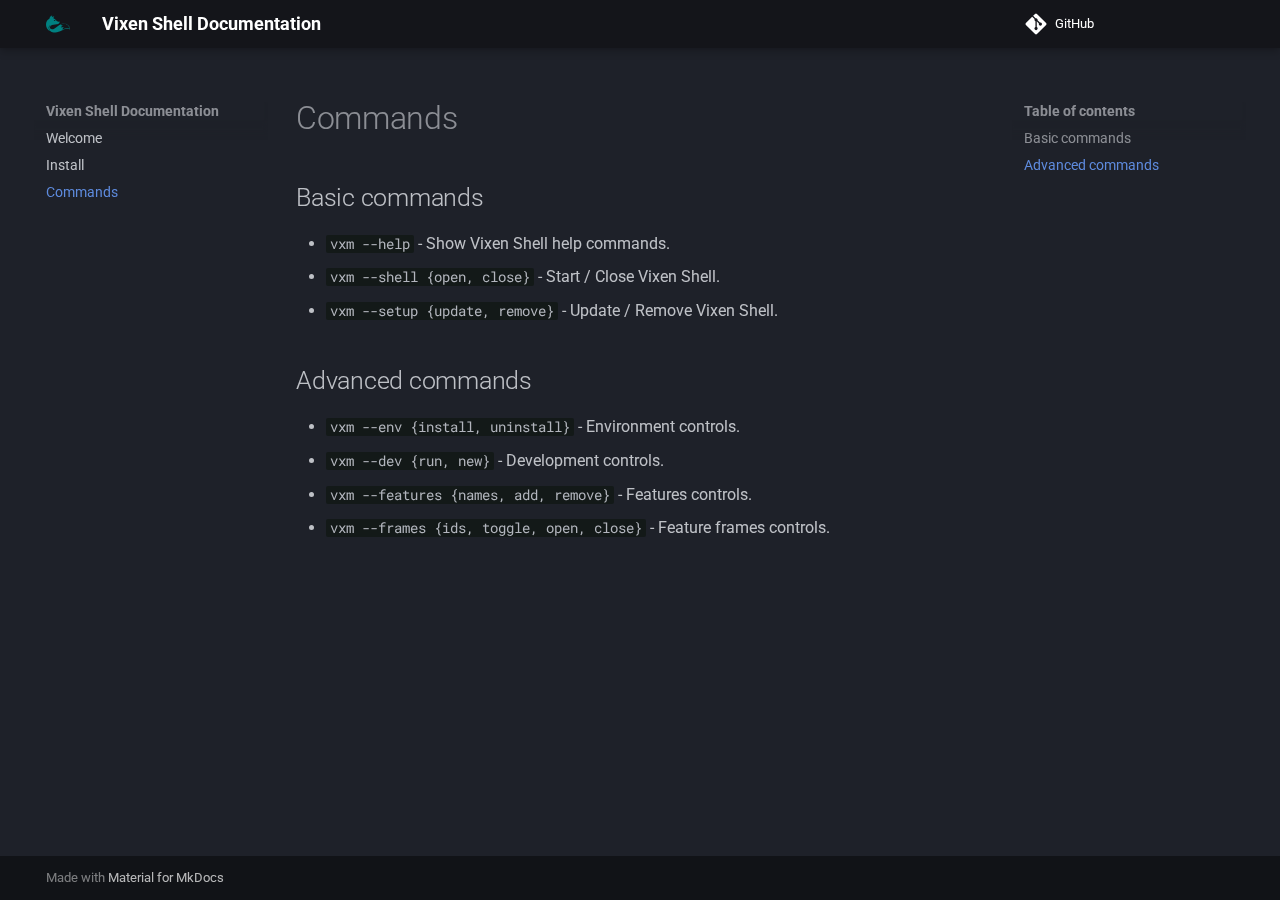
==== commands/index.html @ 6523d3f4 "Deployed fed66fa with MkDocs version: 1.6.0" ====
<!doctype html>
<html lang="en" class="no-js">
  <head>
    
      <meta charset="utf-8">
      <meta name="viewport" content="width=device-width,initial-scale=1">
      
      
      
        <link rel="canonical" href="https://vixen-shell.github.io/commands/">
      
      
        <link rel="prev" href="../install/">
      
      
      
      <link rel="icon" href="../assets/vixen_logo.svg">
      <meta name="generator" content="mkdocs-1.6.0, mkdocs-material-9.5.26">
    
    
      
        <title>Commands - Vixen Shell Documentation</title>
      
    
    
      <link rel="stylesheet" href="../assets/stylesheets/main.6543a935.min.css">
      
        
        <link rel="stylesheet" href="../assets/stylesheets/palette.06af60db.min.css">
      
      


    
    
      
    
    
      
        
        
        <link rel="preconnect" href="https://fonts.gstatic.com" crossorigin>
        <link rel="stylesheet" href="https://fonts.googleapis.com/css?family=Roboto:300,300i,400,400i,700,700i%7CRoboto+Mono:400,400i,700,700i&display=fallback">
        <style>:root{--md-text-font:"Roboto";--md-code-font:"Roboto Mono"}</style>
      
    
    
      <link rel="stylesheet" href="../stylesheets/extra.css">
    
    <script>__md_scope=new URL("..",location),__md_hash=e=>[...e].reduce((e,_)=>(e<<5)-e+_.charCodeAt(0),0),__md_get=(e,_=localStorage,t=__md_scope)=>JSON.parse(_.getItem(t.pathname+"."+e)),__md_set=(e,_,t=localStorage,a=__md_scope)=>{try{t.setItem(a.pathname+"."+e,JSON.stringify(_))}catch(e){}}</script>
    
      

    
    
    
   <link href="../assets/stylesheets/glightbox.min.css" rel="stylesheet"/><style>
    html.glightbox-open { overflow: initial; height: 100%; }
    .gslide-title { margin-top: 0px; user-select: text; }
    .gslide-desc { color: #666; user-select: text; }
    .gslide-image img { background: white; }
    .gscrollbar-fixer { padding-right: 15px; }
    .gdesc-inner { font-size: 0.75rem; }
    body[data-md-color-scheme="slate"] .gdesc-inner { background: var(--md-default-bg-color);}
    body[data-md-color-scheme="slate"] .gslide-title { color: var(--md-default-fg-color);}
    body[data-md-color-scheme="slate"] .gslide-desc { color: var(--md-default-fg-color);}</style> <script src="../assets/javascripts/glightbox.min.js"></script></head>
  
  
    
    
    
    
    
    <body dir="ltr" data-md-color-scheme="slate" data-md-color-primary="black" data-md-color-accent="indigo">
  
    
    <input class="md-toggle" data-md-toggle="drawer" type="checkbox" id="__drawer" autocomplete="off">
    <input class="md-toggle" data-md-toggle="search" type="checkbox" id="__search" autocomplete="off">
    <label class="md-overlay" for="__drawer"></label>
    <div data-md-component="skip">
      
        
        <a href="#basic-commands" class="md-skip">
          Skip to content
        </a>
      
    </div>
    <div data-md-component="announce">
      
    </div>
    
    
      

  

<header class="md-header md-header--shadow" data-md-component="header">
  <nav class="md-header__inner md-grid" aria-label="Header">
    <a href=".." title="Vixen Shell Documentation" class="md-header__button md-logo" aria-label="Vixen Shell Documentation" data-md-component="logo">
      
  <img src="../assets/vixen_logo.svg" alt="logo">

    </a>
    <label class="md-header__button md-icon" for="__drawer">
      
      <svg xmlns="http://www.w3.org/2000/svg" viewBox="0 0 24 24"><path d="M3 6h18v2H3V6m0 5h18v2H3v-2m0 5h18v2H3v-2Z"/></svg>
    </label>
    <div class="md-header__title" data-md-component="header-title">
      <div class="md-header__ellipsis">
        <div class="md-header__topic">
          <span class="md-ellipsis">
            Vixen Shell Documentation
          </span>
        </div>
        <div class="md-header__topic" data-md-component="header-topic">
          <span class="md-ellipsis">
            
              Commands
            
          </span>
        </div>
      </div>
    </div>
    
      
    
    
    
    
    
      <div class="md-header__source">
        <a href="https://github.com/vixen-shell" title="Go to repository" class="md-source" data-md-component="source">
  <div class="md-source__icon md-icon">
    
    <svg xmlns="http://www.w3.org/2000/svg" viewBox="0 0 448 512"><!--! Font Awesome Free 6.5.2 by @fontawesome - https://fontawesome.com License - https://fontawesome.com/license/free (Icons: CC BY 4.0, Fonts: SIL OFL 1.1, Code: MIT License) Copyright 2024 Fonticons, Inc.--><path d="M439.55 236.05 244 40.45a28.87 28.87 0 0 0-40.81 0l-40.66 40.63 51.52 51.52c27.06-9.14 52.68 16.77 43.39 43.68l49.66 49.66c34.23-11.8 61.18 31 35.47 56.69-26.49 26.49-70.21-2.87-56-37.34L240.22 199v121.85c25.3 12.54 22.26 41.85 9.08 55a34.34 34.34 0 0 1-48.55 0c-17.57-17.6-11.07-46.91 11.25-56v-123c-20.8-8.51-24.6-30.74-18.64-45L142.57 101 8.45 235.14a28.86 28.86 0 0 0 0 40.81l195.61 195.6a28.86 28.86 0 0 0 40.8 0l194.69-194.69a28.86 28.86 0 0 0 0-40.81z"/></svg>
  </div>
  <div class="md-source__repository">
    GitHub
  </div>
</a>
      </div>
    
  </nav>
  
</header>
    
    <div class="md-container" data-md-component="container">
      
      
        
          
        
      
      <main class="md-main" data-md-component="main">
        <div class="md-main__inner md-grid">
          
            
              
              <div class="md-sidebar md-sidebar--primary" data-md-component="sidebar" data-md-type="navigation" >
                <div class="md-sidebar__scrollwrap">
                  <div class="md-sidebar__inner">
                    



<nav class="md-nav md-nav--primary" aria-label="Navigation" data-md-level="0">
  <label class="md-nav__title" for="__drawer">
    <a href=".." title="Vixen Shell Documentation" class="md-nav__button md-logo" aria-label="Vixen Shell Documentation" data-md-component="logo">
      
  <img src="../assets/vixen_logo.svg" alt="logo">

    </a>
    Vixen Shell Documentation
  </label>
  
    <div class="md-nav__source">
      <a href="https://github.com/vixen-shell" title="Go to repository" class="md-source" data-md-component="source">
  <div class="md-source__icon md-icon">
    
    <svg xmlns="http://www.w3.org/2000/svg" viewBox="0 0 448 512"><!--! Font Awesome Free 6.5.2 by @fontawesome - https://fontawesome.com License - https://fontawesome.com/license/free (Icons: CC BY 4.0, Fonts: SIL OFL 1.1, Code: MIT License) Copyright 2024 Fonticons, Inc.--><path d="M439.55 236.05 244 40.45a28.87 28.87 0 0 0-40.81 0l-40.66 40.63 51.52 51.52c27.06-9.14 52.68 16.77 43.39 43.68l49.66 49.66c34.23-11.8 61.18 31 35.47 56.69-26.49 26.49-70.21-2.87-56-37.34L240.22 199v121.85c25.3 12.54 22.26 41.85 9.08 55a34.34 34.34 0 0 1-48.55 0c-17.57-17.6-11.07-46.91 11.25-56v-123c-20.8-8.51-24.6-30.74-18.64-45L142.57 101 8.45 235.14a28.86 28.86 0 0 0 0 40.81l195.61 195.6a28.86 28.86 0 0 0 40.8 0l194.69-194.69a28.86 28.86 0 0 0 0-40.81z"/></svg>
  </div>
  <div class="md-source__repository">
    GitHub
  </div>
</a>
    </div>
  
  <ul class="md-nav__list" data-md-scrollfix>
    
      
      
  
  
  
  
    <li class="md-nav__item">
      <a href=".." class="md-nav__link">
        
  
  <span class="md-ellipsis">
    Welcome
  </span>
  

      </a>
    </li>
  

    
      
      
  
  
  
  
    <li class="md-nav__item">
      <a href="../install/" class="md-nav__link">
        
  
  <span class="md-ellipsis">
    Install
  </span>
  

      </a>
    </li>
  

    
      
      
  
  
    
  
  
  
    <li class="md-nav__item md-nav__item--active">
      
      <input class="md-nav__toggle md-toggle" type="checkbox" id="__toc">
      
      
      
        <label class="md-nav__link md-nav__link--active" for="__toc">
          
  
  <span class="md-ellipsis">
    Commands
  </span>
  

          <span class="md-nav__icon md-icon"></span>
        </label>
      
      <a href="./" class="md-nav__link md-nav__link--active">
        
  
  <span class="md-ellipsis">
    Commands
  </span>
  

      </a>
      
        

<nav class="md-nav md-nav--secondary" aria-label="Table of contents">
  
  
  
  
    <label class="md-nav__title" for="__toc">
      <span class="md-nav__icon md-icon"></span>
      Table of contents
    </label>
    <ul class="md-nav__list" data-md-component="toc" data-md-scrollfix>
      
        <li class="md-nav__item">
  <a href="#basic-commands" class="md-nav__link">
    <span class="md-ellipsis">
      Basic commands
    </span>
  </a>
  
</li>
      
        <li class="md-nav__item">
  <a href="#advanced-commands" class="md-nav__link">
    <span class="md-ellipsis">
      Advanced commands
    </span>
  </a>
  
</li>
      
    </ul>
  
</nav>
      
    </li>
  

    
  </ul>
</nav>
                  </div>
                </div>
              </div>
            
            
              
              <div class="md-sidebar md-sidebar--secondary" data-md-component="sidebar" data-md-type="toc" >
                <div class="md-sidebar__scrollwrap">
                  <div class="md-sidebar__inner">
                    

<nav class="md-nav md-nav--secondary" aria-label="Table of contents">
  
  
  
  
    <label class="md-nav__title" for="__toc">
      <span class="md-nav__icon md-icon"></span>
      Table of contents
    </label>
    <ul class="md-nav__list" data-md-component="toc" data-md-scrollfix>
      
        <li class="md-nav__item">
  <a href="#basic-commands" class="md-nav__link">
    <span class="md-ellipsis">
      Basic commands
    </span>
  </a>
  
</li>
      
        <li class="md-nav__item">
  <a href="#advanced-commands" class="md-nav__link">
    <span class="md-ellipsis">
      Advanced commands
    </span>
  </a>
  
</li>
      
    </ul>
  
</nav>
                  </div>
                </div>
              </div>
            
          
          
            <div class="md-content" data-md-component="content">
              <article class="md-content__inner md-typeset">
                
                  

  
  


  <h1>Commands</h1>

<h2 id="basic-commands">Basic commands</h2>
<ul>
<li><code>vxm --help</code> - Show Vixen Shell help commands.</li>
<li><code>vxm --shell {open, close}</code> - Start / Close Vixen Shell.</li>
<li><code>vxm --setup {update, remove}</code> - Update / Remove Vixen Shell.</li>
</ul>
<h2 id="advanced-commands">Advanced commands</h2>
<ul>
<li><code>vxm --env {install, uninstall}</code> - Environment controls.</li>
<li><code>vxm --dev {run, new}</code> - Development controls.</li>
<li><code>vxm --features {names, add, remove}</code> - Features controls.</li>
<li><code>vxm --frames {ids, toggle, open, close}</code> - Feature frames controls.</li>
</ul>












                
              </article>
            </div>
          
          
<script>var target=document.getElementById(location.hash.slice(1));target&&target.name&&(target.checked=target.name.startsWith("__tabbed_"))</script>
        </div>
        
      </main>
      
        <footer class="md-footer">
  
  <div class="md-footer-meta md-typeset">
    <div class="md-footer-meta__inner md-grid">
      <div class="md-copyright">
  
  
    Made with
    <a href="https://squidfunk.github.io/mkdocs-material/" target="_blank" rel="noopener">
      Material for MkDocs
    </a>
  
</div>
      
    </div>
  </div>
</footer>
      
    </div>
    <div class="md-dialog" data-md-component="dialog">
      <div class="md-dialog__inner md-typeset"></div>
    </div>
    
    
    <script id="__config" type="application/json">{"base": "..", "features": ["content.code.copy", "content.code.select", "content.code.annotate"], "search": "../assets/javascripts/workers/search.b8dbb3d2.min.js", "translations": {"clipboard.copied": "Copied to clipboard", "clipboard.copy": "Copy to clipboard", "search.result.more.one": "1 more on this page", "search.result.more.other": "# more on this page", "search.result.none": "No matching documents", "search.result.one": "1 matching document", "search.result.other": "# matching documents", "search.result.placeholder": "Type to start searching", "search.result.term.missing": "Missing", "select.version": "Select version"}}</script>
    
    
      <script src="../assets/javascripts/bundle.ad660dcc.min.js"></script>
      
    
  <script id="init-glightbox">const lightbox = GLightbox({"touchNavigation": true, "loop": false, "zoomable": true, "draggable": true, "openEffect": "zoom", "closeEffect": "zoom", "slideEffect": "slide"});
document$.subscribe(() => { lightbox.reload() });
</script></body>
</html>
---- assets/stylesheets/main.6543a935.min.css ----
@charset "UTF-8";html{-webkit-text-size-adjust:none;-moz-text-size-adjust:none;text-size-adjust:none;box-sizing:border-box}*,:after,:before{box-sizing:inherit}@media (prefers-reduced-motion){*,:after,:before{transition:none!important}}body{margin:0}a,button,input,label{-webkit-tap-highlight-color:transparent}a{color:inherit;text-decoration:none}hr{border:0;box-sizing:initial;display:block;height:.05rem;overflow:visible;padding:0}small{font-size:80%}sub,sup{line-height:1em}img{border-style:none}table{border-collapse:initial;border-spacing:0}td,th{font-weight:400;vertical-align:top}button{background:#0000;border:0;font-family:inherit;font-size:inherit;margin:0;padding:0}input{border:0;outline:none}:root{--md-primary-fg-color:#4051b5;--md-primary-fg-color--light:#5d6cc0;--md-primary-fg-color--dark:#303fa1;--md-primary-bg-color:#fff;--md-primary-bg-color--light:#ffffffb3;--md-accent-fg-color:#526cfe;--md-accent-fg-color--transparent:#526cfe1a;--md-accent-bg-color:#fff;--md-accent-bg-color--light:#ffffffb3}[data-md-color-scheme=default]{color-scheme:light}[data-md-color-scheme=default] img[src$="#gh-dark-mode-only"],[data-md-color-scheme=default] img[src$="#only-dark"]{display:none}:root,[data-md-color-scheme=default]{--md-hue:225deg;--md-default-fg-color:#000000de;--md-default-fg-color--light:#0000008a;--md-default-fg-color--lighter:#00000052;--md-default-fg-color--lightest:#00000012;--md-default-bg-color:#fff;--md-default-bg-color--light:#ffffffb3;--md-default-bg-color--lighter:#ffffff4d;--md-default-bg-color--lightest:#ffffff1f;--md-code-fg-color:#36464e;--md-code-bg-color:#f5f5f5;--md-code-hl-color:#4287ff;--md-code-hl-color--light:#4287ff1a;--md-code-hl-number-color:#d52a2a;--md-code-hl-special-color:#db1457;--md-code-hl-function-color:#a846b9;--md-code-hl-constant-color:#6e59d9;--md-code-hl-keyword-color:#3f6ec6;--md-code-hl-string-color:#1c7d4d;--md-code-hl-name-color:var(--md-code-fg-color);--md-code-hl-operator-color:var(--md-default-fg-color--light);--md-code-hl-punctuation-color:var(--md-default-fg-color--light);--md-code-hl-comment-color:var(--md-default-fg-color--light);--md-code-hl-generic-color:var(--md-default-fg-color--light);--md-code-hl-variable-color:var(--md-default-fg-color--light);--md-typeset-color:var(--md-default-fg-color);--md-typeset-a-color:var(--md-primary-fg-color);--md-typeset-del-color:#f5503d26;--md-typeset-ins-color:#0bd57026;--md-typeset-kbd-color:#fafafa;--md-typeset-kbd-accent-color:#fff;--md-typeset-kbd-border-color:#b8b8b8;--md-typeset-mark-color:#ffff0080;--md-typeset-table-color:#0000001f;--md-typeset-table-color--light:rgba(0,0,0,.035);--md-admonition-fg-color:var(--md-default-fg-color);--md-admonition-bg-color:var(--md-default-bg-color);--md-warning-fg-color:#000000de;--md-warning-bg-color:#ff9;--md-footer-fg-color:#fff;--md-footer-fg-color--light:#ffffffb3;--md-footer-fg-color--lighter:#ffffff73;--md-footer-bg-color:#000000de;--md-footer-bg-color--dark:#00000052;--md-shadow-z1:0 0.2rem 0.5rem #0000000d,0 0 0.05rem #0000001a;--md-shadow-z2:0 0.2rem 0.5rem #0000001a,0 0 0.05rem #00000040;--md-shadow-z3:0 0.2rem 0.5rem #0003,0 0 0.05rem #00000059}.md-icon svg{fill:currentcolor;display:block;height:1.2rem;width:1.2rem}body{-webkit-font-smoothing:antialiased;-moz-osx-font-smoothing:grayscale;--md-text-font-family:var(--md-text-font,_),-apple-system,BlinkMacSystemFont,Helvetica,Arial,sans-serif;--md-code-font-family:var(--md-code-font,_),SFMono-Regular,Consolas,Menlo,monospace}aside,body,input{font-feature-settings:"kern","liga";color:var(--md-typeset-color);font-family:var(--md-text-font-family)}code,kbd,pre{font-feature-settings:"kern";font-family:var(--md-code-font-family)}:root{--md-typeset-table-sort-icon:url('data:image/svg+xml;charset=utf-8,<svg xmlns="http://www.w3.org/2000/svg" viewBox="0 0 24 24"><path d="m18 21-4-4h3V7h-3l4-4 4 4h-3v10h3M2 19v-2h10v2M2 13v-2h7v2M2 7V5h4v2H2Z"/></svg>');--md-typeset-table-sort-icon--asc:url('data:image/svg+xml;charset=utf-8,<svg xmlns="http://www.w3.org/2000/svg" viewBox="0 0 24 24"><path d="M19 17h3l-4 4-4-4h3V3h2M2 17h10v2H2M6 5v2H2V5m0 6h7v2H2v-2Z"/></svg>');--md-typeset-table-sort-icon--desc:url('data:image/svg+xml;charset=utf-8,<svg xmlns="http://www.w3.org/2000/svg" viewBox="0 0 24 24"><path d="M19 7h3l-4-4-4 4h3v14h2M2 17h10v2H2M6 5v2H2V5m0 6h7v2H2v-2Z"/></svg>')}.md-typeset{-webkit-print-color-adjust:exact;color-adjust:exact;font-size:.8rem;line-height:1.6}@media print{.md-typeset{font-size:.68rem}}.md-typeset blockquote,.md-typeset dl,.md-typeset figure,.md-typeset ol,.md-typeset pre,.md-typeset ul{margin-bottom:1em;margin-top:1em}.md-typeset h1{color:var(--md-default-fg-color--light);font-size:2em;line-height:1.3;margin:0 0 1.25em}.md-typeset h1,.md-typeset h2{font-weight:300;letter-spacing:-.01em}.md-typeset h2{font-size:1.5625em;line-height:1.4;margin:1.6em 0 .64em}.md-typeset h3{font-size:1.25em;font-weight:400;letter-spacing:-.01em;line-height:1.5;margin:1.6em 0 .8em}.md-typeset h2+h3{margin-top:.8em}.md-typeset h4{font-weight:700;letter-spacing:-.01em;margin:1em 0}.md-typeset h5,.md-typeset h6{color:var(--md-default-fg-color--light);font-size:.8em;font-weight:700;letter-spacing:-.01em;margin:1.25em 0}.md-typeset h5{text-transform:uppercase}.md-typeset hr{border-bottom:.05rem solid var(--md-default-fg-color--lightest);display:flow-root;margin:1.5em 0}.md-typeset a{color:var(--md-typeset-a-color);word-break:break-word}.md-typeset a,.md-typeset a:before{transition:color 125ms}.md-typeset a:focus,.md-typeset a:hover{color:var(--md-accent-fg-color)}.md-typeset a:focus code,.md-typeset a:hover code{background-color:var(--md-accent-fg-color--transparent)}.md-typeset a code{color:currentcolor;transition:background-color 125ms}.md-typeset a.focus-visible{outline-color:var(--md-accent-fg-color);outline-offset:.2rem}.md-typeset code,.md-typeset kbd,.md-typeset pre{color:var(--md-code-fg-color);direction:ltr;font-variant-ligatures:none}@media print{.md-typeset code,.md-typeset kbd,.md-typeset pre{white-space:pre-wrap}}.md-typeset code{background-color:var(--md-code-bg-color);border-radius:.1rem;-webkit-box-decoration-break:clone;box-decoration-break:clone;font-size:.85em;padding:0 .2941176471em;word-break:break-word}.md-typeset code:not(.focus-visible){-webkit-tap-highlight-color:transparent;outline:none}.md-typeset pre{display:flow-root;line-height:1.4;position:relative}.md-typeset pre>code{-webkit-box-decoration-break:slice;box-decoration-break:slice;box-shadow:none;display:block;margin:0;outline-color:var(--md-accent-fg-color);overflow:auto;padding:.7720588235em 1.1764705882em;scrollbar-color:var(--md-default-fg-color--lighter) #0000;scrollbar-width:thin;touch-action:auto;word-break:normal}.md-typeset pre>code:hover{scrollbar-color:var(--md-accent-fg-color) #0000}.md-typeset pre>code::-webkit-scrollbar{height:.2rem;width:.2rem}.md-typeset pre>code::-webkit-scrollbar-thumb{background-color:var(--md-default-fg-color--lighter)}.md-typeset pre>code::-webkit-scrollbar-thumb:hover{background-color:var(--md-accent-fg-color)}.md-typeset kbd{background-color:var(--md-typeset-kbd-color);border-radius:.1rem;box-shadow:0 .1rem 0 .05rem var(--md-typeset-kbd-border-color),0 .1rem 0 var(--md-typeset-kbd-border-color),0 -.1rem .2rem var(--md-typeset-kbd-accent-color) inset;color:var(--md-default-fg-color);display:inline-block;font-size:.75em;padding:0 .6666666667em;vertical-align:text-top;word-break:break-word}.md-typeset mark{background-color:var(--md-typeset-mark-color);-webkit-box-decoration-break:clone;box-decoration-break:clone;color:inherit;word-break:break-word}.md-typeset abbr{border-bottom:.05rem dotted var(--md-default-fg-color--light);cursor:help;text-decoration:none}.md-typeset small{opacity:.75}[dir=ltr] .md-typeset sub,[dir=ltr] .md-typeset sup{margin-left:.078125em}[dir=rtl] .md-typeset sub,[dir=rtl] .md-typeset sup{margin-right:.078125em}[dir=ltr] .md-typeset blockquote{padding-left:.6rem}[dir=rtl] .md-typeset blockquote{padding-right:.6rem}[dir=ltr] .md-typeset blockquote{border-left:.2rem solid var(--md-default-fg-color--lighter)}[dir=rtl] .md-typeset blockquote{border-right:.2rem solid var(--md-default-fg-color--lighter)}.md-typeset blockquote{color:var(--md-default-fg-color--light);margin-left:0;margin-right:0}.md-typeset ul{list-style-type:disc}[dir=ltr] .md-typeset ol,[dir=ltr] .md-typeset ul{margin-left:.625em}[dir=rtl] .md-typeset ol,[dir=rtl] .md-typeset ul{margin-right:.625em}.md-typeset ol,.md-typeset ul{padding:0}.md-typeset ol:not([hidden]),.md-typeset ul:not([hidden]){display:flow-root}.md-typeset ol ol,.md-typeset ul ol{list-style-type:lower-alpha}.md-typeset ol ol ol,.md-typeset ul ol ol{list-style-type:lower-roman}[dir=ltr] .md-typeset ol li,[dir=ltr] .md-typeset ul li{margin-left:1.25em}[dir=rtl] .md-typeset ol li,[dir=rtl] .md-typeset ul li{margin-right:1.25em}.md-typeset ol li,.md-typeset ul li{margin-bottom:.5em}.md-typeset ol li blockquote,.md-typeset ol li p,.md-typeset ul li blockquote,.md-typeset ul li p{margin:.5em 0}.md-typeset ol li:last-child,.md-typeset ul li:last-child{margin-bottom:0}[dir=ltr] .md-typeset ol li ol,[dir=ltr] .md-typeset ol li ul,[dir=ltr] .md-typeset ul li ol,[dir=ltr] .md-typeset ul li ul{margin-left:.625em}[dir=rtl] .md-typeset ol li ol,[dir=rtl] .md-typeset ol li ul,[dir=rtl] .md-typeset ul li ol,[dir=rtl] .md-typeset ul li ul{margin-right:.625em}.md-typeset ol li ol,.md-typeset ol li ul,.md-typeset ul li ol,.md-typeset ul li ul{margin-bottom:.5em;margin-top:.5em}[dir=ltr] .md-typeset dd{margin-left:1.875em}[dir=rtl] .md-typeset dd{margin-right:1.875em}.md-typeset dd{margin-bottom:1.5em;margin-top:1em}.md-typeset img,.md-typeset svg,.md-typeset video{height:auto;max-width:100%}.md-typeset img[align=left]{margin:1em 1em 1em 0}.md-typeset img[align=right]{margin:1em 0 1em 1em}.md-typeset img[align]:only-child{margin-top:0}.md-typeset figure{display:flow-root;margin:1em auto;max-width:100%;text-align:center;width:-moz-fit-content;width:fit-content}.md-typeset figure img{display:block;margin:0 auto}.md-typeset figcaption{font-style:italic;margin:1em auto;max-width:24rem}.md-typeset iframe{max-width:100%}.md-typeset table:not([class]){background-color:var(--md-default-bg-color);border:.05rem solid var(--md-typeset-table-color);border-radius:.1rem;display:inline-block;font-size:.64rem;max-width:100%;overflow:auto;touch-action:auto}@media print{.md-typeset table:not([class]){display:table}}.md-typeset table:not([class])+*{margin-top:1.5em}.md-typeset table:not([class]) td>:first-child,.md-typeset table:not([class]) th>:first-child{margin-top:0}.md-typeset table:not([class]) td>:last-child,.md-typeset table:not([class]) th>:last-child{margin-bottom:0}.md-typeset table:not([class]) td:not([align]),.md-typeset table:not([class]) th:not([align]){text-align:left}[dir=rtl] .md-typeset table:not([class]) td:not([align]),[dir=rtl] .md-typeset table:not([class]) th:not([align]){text-align:right}.md-typeset table:not([class]) th{font-weight:700;min-width:5rem;padding:.9375em 1.25em;vertical-align:top}.md-typeset table:not([class]) td{border-top:.05rem solid var(--md-typeset-table-color);padding:.9375em 1.25em;vertical-align:top}.md-typeset table:not([class]) tbody tr{transition:background-color 125ms}.md-typeset table:not([class]) tbody tr:hover{background-color:var(--md-typeset-table-color--light);box-shadow:0 .05rem 0 var(--md-default-bg-color) inset}.md-typeset table:not([class]) a{word-break:normal}.md-typeset table th[role=columnheader]{cursor:pointer}[dir=ltr] .md-typeset table th[role=columnheader]:after{margin-left:.5em}[dir=rtl] .md-typeset table th[role=columnheader]:after{margin-right:.5em}.md-typeset table th[role=columnheader]:after{content:"";display:inline-block;height:1.2em;-webkit-mask-image:var(--md-typeset-table-sort-icon);mask-image:var(--md-typeset-table-sort-icon);-webkit-mask-repeat:no-repeat;mask-repeat:no-repeat;-webkit-mask-size:contain;mask-size:contain;transition:background-color 125ms;vertical-align:text-bottom;width:1.2em}.md-typeset table th[role=columnheader]:hover:after{background-color:var(--md-default-fg-color--lighter)}.md-typeset table th[role=columnheader][aria-sort=ascending]:after{background-color:var(--md-default-fg-color--light);-webkit-mask-image:var(--md-typeset-table-sort-icon--asc);mask-image:var(--md-typeset-table-sort-icon--asc)}.md-typeset table th[role=columnheader][aria-sort=descending]:after{background-color:var(--md-default-fg-color--light);-webkit-mask-image:var(--md-typeset-table-sort-icon--desc);mask-image:var(--md-typeset-table-sort-icon--desc)}.md-typeset__scrollwrap{margin:1em -.8rem;overflow-x:auto;touch-action:auto}.md-typeset__table{display:inline-block;margin-bottom:.5em;padding:0 .8rem}@media print{.md-typeset__table{display:block}}html .md-typeset__table table{display:table;margin:0;overflow:hidden;width:100%}@media screen and (max-width:44.984375em){.md-content__inner>pre{margin:1em -.8rem}.md-content__inner>pre code{border-radius:0}}.md-typeset .md-author{border-radius:100%;display:block;flex-shrink:0;height:1.6rem;overflow:hidden;position:relative;transition:color 125ms,transform 125ms;width:1.6rem}.md-typeset .md-author img{display:block}.md-typeset .md-author--more{background:var(--md-default-fg-color--lightest);color:var(--md-default-fg-color--lighter);font-size:.6rem;font-weight:700;line-height:1.6rem;text-align:center}.md-typeset .md-author--long{height:2.4rem;width:2.4rem}.md-typeset a.md-author{transform:scale(1)}.md-typeset a.md-author img{border-radius:100%;filter:grayscale(100%) opacity(75%);transition:filter 125ms}.md-typeset a.md-author:focus,.md-typeset a.md-author:hover{transform:scale(1.1);z-index:1}.md-typeset a.md-author:focus img,.md-typeset a.md-author:hover img{filter:grayscale(0)}.md-banner{background-color:var(--md-footer-bg-color);color:var(--md-footer-fg-color);overflow:auto}@media print{.md-banner{display:none}}.md-banner--warning{background-color:var(--md-warning-bg-color);color:var(--md-warning-fg-color)}.md-banner__inner{font-size:.7rem;margin:.6rem auto;padding:0 .8rem}[dir=ltr] .md-banner__button{float:right}[dir=rtl] .md-banner__button{float:left}.md-banner__button{color:inherit;cursor:pointer;transition:opacity .25s}.no-js .md-banner__button{display:none}.md-banner__button:hover{opacity:.7}html{font-size:125%;height:100%;overflow-x:hidden}@media screen and (min-width:100em){html{font-size:137.5%}}@media screen and (min-width:125em){html{font-size:150%}}body{background-color:var(--md-default-bg-color);display:flex;flex-direction:column;font-size:.5rem;min-height:100%;position:relative;width:100%}@media print{body{display:block}}@media screen and (max-width:59.984375em){body[data-md-scrolllock]{position:fixed}}.md-grid{margin-left:auto;margin-right:auto;max-width:61rem}.md-container{display:flex;flex-direction:column;flex-grow:1}@media print{.md-container{display:block}}.md-main{flex-grow:1}.md-main__inner{display:flex;height:100%;margin-top:1.5rem}.md-ellipsis{overflow:hidden;text-overflow:ellipsis}.md-toggle{display:none}.md-option{height:0;opacity:0;position:absolute;width:0}.md-option:checked+label:not([hidden]){display:block}.md-option.focus-visible+label{outline-color:var(--md-accent-fg-color);outline-style:auto}.md-skip{background-color:var(--md-default-fg-color);border-radius:.1rem;color:var(--md-default-bg-color);font-size:.64rem;margin:.5rem;opacity:0;outline-color:var(--md-accent-fg-color);padding:.3rem .5rem;position:fixed;transform:translateY(.4rem);z-index:-1}.md-skip:focus{opacity:1;transform:translateY(0);transition:transform .25s cubic-bezier(.4,0,.2,1),opacity 175ms 75ms;z-index:10}@page{margin:25mm}:root{--md-clipboard-icon:url('data:image/svg+xml;charset=utf-8,<svg xmlns="http://www.w3.org/2000/svg" viewBox="0 0 24 24"><path d="M19 21H8V7h11m0-2H8a2 2 0 0 0-2 2v14a2 2 0 0 0 2 2h11a2 2 0 0 0 2-2V7a2 2 0 0 0-2-2m-3-4H4a2 2 0 0 0-2 2v14h2V3h12V1Z"/></svg>')}.md-clipboard{border-radius:.1rem;color:var(--md-default-fg-color--lightest);cursor:pointer;height:1.5em;outline-color:var(--md-accent-fg-color);outline-offset:.1rem;position:absolute;right:.5em;top:.5em;transition:color .25s;width:1.5em;z-index:1}@media print{.md-clipboard{display:none}}.md-clipboard:not(.focus-visible){-webkit-tap-highlight-color:transparent;outline:none}:hover>.md-clipboard{color:var(--md-default-fg-color--light)}.md-clipboard:focus,.md-clipboard:hover{color:var(--md-accent-fg-color)}.md-clipboard:after{background-color:currentcolor;content:"";display:block;height:1.125em;margin:0 auto;-webkit-mask-image:var(--md-clipboard-icon);mask-image:var(--md-clipboard-icon);-webkit-mask-position:center;mask-position:center;-webkit-mask-repeat:no-repeat;mask-repeat:no-repeat;-webkit-mask-size:contain;mask-size:contain;width:1.125em}.md-clipboard--inline{cursor:pointer}.md-clipboard--inline code{transition:color .25s,background-color .25s}.md-clipboard--inline:focus code,.md-clipboard--inline:hover code{background-color:var(--md-accent-fg-color--transparent);color:var(--md-accent-fg-color)}.md-typeset .md-code__content{display:grid}@keyframes consent{0%{opacity:0;transform:translateY(100%)}to{opacity:1;transform:translateY(0)}}@keyframes overlay{0%{opacity:0}to{opacity:1}}.md-consent__overlay{animation:overlay .25s both;-webkit-backdrop-filter:blur(.1rem);backdrop-filter:blur(.1rem);background-color:#0000008a;height:100%;opacity:1;position:fixed;top:0;width:100%;z-index:5}.md-consent__inner{animation:consent .5s cubic-bezier(.1,.7,.1,1) both;background-color:var(--md-default-bg-color);border:0;border-radius:.1rem;bottom:0;box-shadow:0 0 .2rem #0000001a,0 .2rem .4rem #0003;max-height:100%;overflow:auto;padding:0;position:fixed;width:100%;z-index:5}.md-consent__form{padding:.8rem}.md-consent__settings{display:none;margin:1em 0}input:checked+.md-consent__settings{display:block}.md-consent__controls{margin-bottom:.8rem}.md-typeset .md-consent__controls .md-button{display:inline}@media screen and (max-width:44.984375em){.md-typeset .md-consent__controls .md-button{display:block;margin-top:.4rem;text-align:center;width:100%}}.md-consent label{cursor:pointer}.md-content{flex-grow:1;min-width:0}.md-content__inner{margin:0 .8rem 1.2rem;padding-top:.6rem}@media screen and (min-width:76.25em){[dir=ltr] .md-sidebar--primary:not([hidden])~.md-content>.md-content__inner{margin-left:1.2rem}[dir=ltr] .md-sidebar--secondary:not([hidden])~.md-content>.md-content__inner,[dir=rtl] .md-sidebar--primary:not([hidden])~.md-content>.md-content__inner{margin-right:1.2rem}[dir=rtl] .md-sidebar--secondary:not([hidden])~.md-content>.md-content__inner{margin-left:1.2rem}}.md-content__inner:before{content:"";display:block;height:.4rem}.md-content__inner>:last-child{margin-bottom:0}[dir=ltr] .md-content__button{float:right}[dir=rtl] .md-content__button{float:left}[dir=ltr] .md-content__button{margin-left:.4rem}[dir=rtl] .md-content__button{margin-right:.4rem}.md-content__button{margin:.4rem 0;padding:0}@media print{.md-content__button{display:none}}.md-typeset .md-content__button{color:var(--md-default-fg-color--lighter)}.md-content__button svg{display:inline;vertical-align:top}[dir=rtl] .md-content__button svg{transform:scaleX(-1)}[dir=ltr] .md-dialog{right:.8rem}[dir=rtl] .md-dialog{left:.8rem}.md-dialog{background-color:var(--md-default-fg-color);border-radius:.1rem;bottom:.8rem;box-shadow:var(--md-shadow-z3);min-width:11.1rem;opacity:0;padding:.4rem .6rem;pointer-events:none;position:fixed;transform:translateY(100%);transition:transform 0ms .4s,opacity .4s;z-index:4}@media print{.md-dialog{display:none}}.md-dialog--active{opacity:1;pointer-events:auto;transform:translateY(0);transition:transform .4s cubic-bezier(.075,.85,.175,1),opacity .4s}.md-dialog__inner{color:var(--md-default-bg-color);font-size:.7rem}.md-feedback{margin:2em 0 1em;text-align:center}.md-feedback fieldset{border:none;margin:0;padding:0}.md-feedback__title{font-weight:700;margin:1em auto}.md-feedback__inner{position:relative}.md-feedback__list{display:flex;flex-wrap:wrap;place-content:baseline center;position:relative}.md-feedback__list:hover .md-icon:not(:disabled){color:var(--md-default-fg-color--lighter)}:disabled .md-feedback__list{min-height:1.8rem}.md-feedback__icon{color:var(--md-default-fg-color--light);cursor:pointer;flex-shrink:0;margin:0 .1rem;transition:color 125ms}.md-feedback__icon:not(:disabled).md-icon:hover{color:var(--md-accent-fg-color)}.md-feedback__icon:disabled{color:var(--md-default-fg-color--lightest);pointer-events:none}.md-feedback__note{opacity:0;position:relative;transform:translateY(.4rem);transition:transform .4s cubic-bezier(.1,.7,.1,1),opacity .15s}.md-feedback__note>*{margin:0 auto;max-width:16rem}:disabled .md-feedback__note{opacity:1;transform:translateY(0)}.md-footer{background-color:var(--md-footer-bg-color);color:var(--md-footer-fg-color)}@media print{.md-footer{display:none}}.md-footer__inner{justify-content:space-between;overflow:auto;padding:.2rem}.md-footer__inner:not([hidden]){display:flex}.md-footer__link{align-items:end;display:flex;flex-grow:0.01;margin-bottom:.4rem;margin-top:1rem;max-width:100%;outline-color:var(--md-accent-fg-color);overflow:hidden;transition:opacity .25s}.md-footer__link:focus,.md-footer__link:hover{opacity:.7}[dir=rtl] .md-footer__link svg{transform:scaleX(-1)}@media screen and (max-width:44.984375em){.md-footer__link--prev{flex-shrink:0}.md-footer__link--prev .md-footer__title{display:none}}[dir=ltr] .md-footer__link--next{margin-left:auto}[dir=rtl] .md-footer__link--next{margin-right:auto}.md-footer__link--next{text-align:right}[dir=rtl] .md-footer__link--next{text-align:left}.md-footer__title{flex-grow:1;font-size:.9rem;margin-bottom:.7rem;max-width:calc(100% - 2.4rem);padding:0 1rem;white-space:nowrap}.md-footer__button{margin:.2rem;padding:.4rem}.md-footer__direction{font-size:.64rem;opacity:.7}.md-footer-meta{background-color:var(--md-footer-bg-color--dark)}.md-footer-meta__inner{display:flex;flex-wrap:wrap;justify-content:space-between;padding:.2rem}html .md-footer-meta.md-typeset a{color:var(--md-footer-fg-color--light)}html .md-footer-meta.md-typeset a:focus,html .md-footer-meta.md-typeset a:hover{color:var(--md-footer-fg-color)}.md-copyright{color:var(--md-footer-fg-color--lighter);font-size:.64rem;margin:auto .6rem;padding:.4rem 0;width:100%}@media screen and (min-width:45em){.md-copyright{width:auto}}.md-copyright__highlight{color:var(--md-footer-fg-color--light)}.md-social{display:inline-flex;gap:.2rem;margin:0 .4rem;padding:.2rem 0 .6rem}@media screen and (min-width:45em){.md-social{padding:.6rem 0}}.md-social__link{display:inline-block;height:1.6rem;text-align:center;width:1.6rem}.md-social__link:before{line-height:1.9}.md-social__link svg{fill:currentcolor;max-height:.8rem;vertical-align:-25%}.md-typeset .md-button{border:.1rem solid;border-radius:.1rem;color:var(--md-primary-fg-color);cursor:pointer;display:inline-block;font-weight:700;padding:.625em 2em;transition:color 125ms,background-color 125ms,border-color 125ms}.md-typeset .md-button--primary{background-color:var(--md-primary-fg-color);border-color:var(--md-primary-fg-color);color:var(--md-primary-bg-color)}.md-typeset .md-button:focus,.md-typeset .md-button:hover{background-color:var(--md-accent-fg-color);border-color:var(--md-accent-fg-color);color:var(--md-accent-bg-color)}[dir=ltr] .md-typeset .md-input{border-top-left-radius:.1rem}[dir=ltr] .md-typeset .md-input,[dir=rtl] .md-typeset .md-input{border-top-right-radius:.1rem}[dir=rtl] .md-typeset .md-input{border-top-left-radius:.1rem}.md-typeset .md-input{border-bottom:.1rem solid var(--md-default-fg-color--lighter);box-shadow:var(--md-shadow-z1);font-size:.8rem;height:1.8rem;padding:0 .6rem;transition:border .25s,box-shadow .25s}.md-typeset .md-input:focus,.md-typeset .md-input:hover{border-bottom-color:var(--md-accent-fg-color);box-shadow:var(--md-shadow-z2)}.md-typeset .md-input--stretch{width:100%}.md-header{background-color:var(--md-primary-fg-color);box-shadow:0 0 .2rem #0000,0 .2rem .4rem #0000;color:var(--md-primary-bg-color);display:block;left:0;position:sticky;right:0;top:0;z-index:4}@media print{.md-header{display:none}}.md-header[hidden]{transform:translateY(-100%);transition:transform .25s cubic-bezier(.8,0,.6,1),box-shadow .25s}.md-header--shadow{box-shadow:0 0 .2rem #0000001a,0 .2rem .4rem #0003;transition:transform .25s cubic-bezier(.1,.7,.1,1),box-shadow .25s}.md-header__inner{align-items:center;display:flex;padding:0 .2rem}.md-header__button{color:currentcolor;cursor:pointer;margin:.2rem;outline-color:var(--md-accent-fg-color);padding:.4rem;position:relative;transition:opacity .25s;vertical-align:middle;z-index:1}.md-header__button:hover{opacity:.7}.md-header__button:not([hidden]){display:inline-block}.md-header__button:not(.focus-visible){-webkit-tap-highlight-color:transparent;outline:none}.md-header__button.md-logo{margin:.2rem;padding:.4rem}@media screen and (max-width:76.234375em){.md-header__button.md-logo{display:none}}.md-header__button.md-logo img,.md-header__button.md-logo svg{fill:currentcolor;display:block;height:1.2rem;width:auto}@media screen and (min-width:60em){.md-header__button[for=__search]{display:none}}.no-js .md-header__button[for=__search]{display:none}[dir=rtl] .md-header__button[for=__search] svg{transform:scaleX(-1)}@media screen and (min-width:76.25em){.md-header__button[for=__drawer]{display:none}}.md-header__topic{display:flex;max-width:100%;position:absolute;transition:transform .4s cubic-bezier(.1,.7,.1,1),opacity .15s;white-space:nowrap}.md-header__topic+.md-header__topic{opacity:0;pointer-events:none;transform:translateX(1.25rem);transition:transform .4s cubic-bezier(1,.7,.1,.1),opacity .15s;z-index:-1}[dir=rtl] .md-header__topic+.md-header__topic{transform:translateX(-1.25rem)}.md-header__topic:first-child{font-weight:700}[dir=ltr] .md-header__title{margin-left:1rem;margin-right:.4rem}[dir=rtl] .md-header__title{margin-left:.4rem;margin-right:1rem}.md-header__title{flex-grow:1;font-size:.9rem;height:2.4rem;line-height:2.4rem}.md-header__title--active .md-header__topic{opacity:0;pointer-events:none;transform:translateX(-1.25rem);transition:transform .4s cubic-bezier(1,.7,.1,.1),opacity .15s;z-index:-1}[dir=rtl] .md-header__title--active .md-header__topic{transform:translateX(1.25rem)}.md-header__title--active .md-header__topic+.md-header__topic{opacity:1;pointer-events:auto;transform:translateX(0);transition:transform .4s cubic-bezier(.1,.7,.1,1),opacity .15s;z-index:0}.md-header__title>.md-header__ellipsis{height:100%;position:relative;width:100%}.md-header__option{display:flex;flex-shrink:0;max-width:100%;transition:max-width 0ms .25s,opacity .25s .25s;white-space:nowrap}[data-md-toggle=search]:checked~.md-header .md-header__option{max-width:0;opacity:0;transition:max-width 0ms,opacity 0ms}.md-header__option>input{bottom:0}.md-header__source{display:none}@media screen and (min-width:60em){[dir=ltr] .md-header__source{margin-left:1rem}[dir=rtl] .md-header__source{margin-right:1rem}.md-header__source{display:block;max-width:11.7rem;width:11.7rem}}@media screen and (min-width:76.25em){[dir=ltr] .md-header__source{margin-left:1.4rem}[dir=rtl] .md-header__source{margin-right:1.4rem}}.md-meta{color:var(--md-default-fg-color--light);font-size:.7rem;line-height:1.3}.md-meta__list{display:inline-flex;flex-wrap:wrap;list-style:none;margin:0;padding:0}.md-meta__item:not(:last-child):after{content:"·";margin-left:.2rem;margin-right:.2rem}.md-meta__link{color:var(--md-typeset-a-color)}.md-meta__link:focus,.md-meta__link:hover{color:var(--md-accent-fg-color)}.md-draft{background-color:#ff1744;border-radius:.125em;color:#fff;display:inline-block;font-weight:700;padding-left:.5714285714em;padding-right:.5714285714em}:root{--md-nav-icon--prev:url('data:image/svg+xml;charset=utf-8,<svg xmlns="http://www.w3.org/2000/svg" viewBox="0 0 24 24"><path d="M20 11v2H8l5.5 5.5-1.42 1.42L4.16 12l7.92-7.92L13.5 5.5 8 11h12Z"/></svg>');--md-nav-icon--next:url('data:image/svg+xml;charset=utf-8,<svg xmlns="http://www.w3.org/2000/svg" viewBox="0 0 24 24"><path d="M8.59 16.58 13.17 12 8.59 7.41 10 6l6 6-6 6-1.41-1.42Z"/></svg>');--md-toc-icon:url('data:image/svg+xml;charset=utf-8,<svg xmlns="http://www.w3.org/2000/svg" viewBox="0 0 24 24"><path d="M3 9h14V7H3v2m0 4h14v-2H3v2m0 4h14v-2H3v2m16 0h2v-2h-2v2m0-10v2h2V7h-2m0 6h2v-2h-2v2Z"/></svg>')}.md-nav{font-size:.7rem;line-height:1.3}.md-nav__title{color:var(--md-default-fg-color--light);display:block;font-weight:700;overflow:hidden;padding:0 .6rem;text-overflow:ellipsis}.md-nav__title .md-nav__button{display:none}.md-nav__title .md-nav__button img{height:100%;width:auto}.md-nav__title .md-nav__button.md-logo img,.md-nav__title .md-nav__button.md-logo svg{fill:currentcolor;display:block;height:2.4rem;max-width:100%;object-fit:contain;width:auto}.md-nav__list{list-style:none;margin:0;padding:0}.md-nav__link{align-items:flex-start;display:flex;gap:.4rem;margin-top:.625em;scroll-snap-align:start;transition:color 125ms}.md-nav__link--passed{color:var(--md-default-fg-color--light)}.md-nav__item .md-nav__link--active,.md-nav__item .md-nav__link--active code{color:var(--md-typeset-a-color)}.md-nav__link .md-ellipsis{position:relative}[dir=ltr] .md-nav__link .md-icon:last-child{margin-left:auto}[dir=rtl] .md-nav__link .md-icon:last-child{margin-right:auto}.md-nav__link svg{fill:currentcolor;flex-shrink:0;height:1.3em}.md-nav__link[for]:focus,.md-nav__link[for]:hover,.md-nav__link[href]:focus,.md-nav__link[href]:hover{color:var(--md-accent-fg-color);cursor:pointer}.md-nav__link.focus-visible{outline-color:var(--md-accent-fg-color);outline-offset:.2rem}.md-nav--primary .md-nav__link[for=__toc]{display:none}.md-nav--primary .md-nav__link[for=__toc] .md-icon:after{background-color:currentcolor;display:block;height:100%;-webkit-mask-image:var(--md-toc-icon);mask-image:var(--md-toc-icon);width:100%}.md-nav--primary .md-nav__link[for=__toc]~.md-nav{display:none}.md-nav__container>.md-nav__link{margin-top:0}.md-nav__container>.md-nav__link:first-child{flex-grow:1;min-width:0}.md-nav__icon{flex-shrink:0}.md-nav__source{display:none}@media screen and (max-width:76.234375em){.md-nav--primary,.md-nav--primary .md-nav{background-color:var(--md-default-bg-color);display:flex;flex-direction:column;height:100%;left:0;position:absolute;right:0;top:0;z-index:1}.md-nav--primary .md-nav__item,.md-nav--primary .md-nav__title{font-size:.8rem;line-height:1.5}.md-nav--primary .md-nav__title{background-color:var(--md-default-fg-color--lightest);color:var(--md-default-fg-color--light);cursor:pointer;height:5.6rem;line-height:2.4rem;padding:3rem .8rem .2rem;position:relative;white-space:nowrap}[dir=ltr] .md-nav--primary .md-nav__title .md-nav__icon{left:.4rem}[dir=rtl] .md-nav--primary .md-nav__title .md-nav__icon{right:.4rem}.md-nav--primary .md-nav__title .md-nav__icon{display:block;height:1.2rem;margin:.2rem;position:absolute;top:.4rem;width:1.2rem}.md-nav--primary .md-nav__title .md-nav__icon:after{background-color:currentcolor;content:"";display:block;height:100%;-webkit-mask-image:var(--md-nav-icon--prev);mask-image:var(--md-nav-icon--prev);-webkit-mask-position:center;mask-position:center;-webkit-mask-repeat:no-repeat;mask-repeat:no-repeat;-webkit-mask-size:contain;mask-size:contain;width:100%}.md-nav--primary .md-nav__title~.md-nav__list{background-color:var(--md-default-bg-color);box-shadow:0 .05rem 0 var(--md-default-fg-color--lightest) inset;overflow-y:auto;scroll-snap-type:y mandatory;touch-action:pan-y}.md-nav--primary .md-nav__title~.md-nav__list>:first-child{border-top:0}.md-nav--primary .md-nav__title[for=__drawer]{background-color:var(--md-primary-fg-color);color:var(--md-primary-bg-color);font-weight:700}.md-nav--primary .md-nav__title .md-logo{display:block;left:.2rem;margin:.2rem;padding:.4rem;position:absolute;right:.2rem;top:.2rem}.md-nav--primary .md-nav__list{flex:1}.md-nav--primary .md-nav__item{border-top:.05rem solid var(--md-default-fg-color--lightest)}.md-nav--primary .md-nav__item--active>.md-nav__link{color:var(--md-typeset-a-color)}.md-nav--primary .md-nav__item--active>.md-nav__link:focus,.md-nav--primary .md-nav__item--active>.md-nav__link:hover{color:var(--md-accent-fg-color)}.md-nav--primary .md-nav__link{margin-top:0;padding:.6rem .8rem}.md-nav--primary .md-nav__link svg{margin-top:.1em}.md-nav--primary .md-nav__link>.md-nav__link{padding:0}[dir=ltr] .md-nav--primary .md-nav__link .md-nav__icon{margin-right:-.2rem}[dir=rtl] .md-nav--primary .md-nav__link .md-nav__icon{margin-left:-.2rem}.md-nav--primary .md-nav__link .md-nav__icon{font-size:1.2rem;height:1.2rem;width:1.2rem}.md-nav--primary .md-nav__link .md-nav__icon:after{background-color:currentcolor;content:"";display:block;height:100%;-webkit-mask-image:var(--md-nav-icon--next);mask-image:var(--md-nav-icon--next);-webkit-mask-position:center;mask-position:center;-webkit-mask-repeat:no-repeat;mask-repeat:no-repeat;-webkit-mask-size:contain;mask-size:contain;width:100%}[dir=rtl] .md-nav--primary .md-nav__icon:after{transform:scale(-1)}.md-nav--primary .md-nav--secondary .md-nav{background-color:initial;position:static}[dir=ltr] .md-nav--primary .md-nav--secondary .md-nav .md-nav__link{padding-left:1.4rem}[dir=rtl] .md-nav--primary .md-nav--secondary .md-nav .md-nav__link{padding-right:1.4rem}[dir=ltr] .md-nav--primary .md-nav--secondary .md-nav .md-nav .md-nav__link{padding-left:2rem}[dir=rtl] .md-nav--primary .md-nav--secondary .md-nav .md-nav .md-nav__link{padding-right:2rem}[dir=ltr] .md-nav--primary .md-nav--secondary .md-nav .md-nav .md-nav .md-nav__link{padding-left:2.6rem}[dir=rtl] .md-nav--primary .md-nav--secondary .md-nav .md-nav .md-nav .md-nav__link{padding-right:2.6rem}[dir=ltr] .md-nav--primary .md-nav--secondary .md-nav .md-nav .md-nav .md-nav .md-nav__link{padding-left:3.2rem}[dir=rtl] .md-nav--primary .md-nav--secondary .md-nav .md-nav .md-nav .md-nav .md-nav__link{padding-right:3.2rem}.md-nav--secondary{background-color:initial}.md-nav__toggle~.md-nav{display:flex;opacity:0;transform:translateX(100%);transition:transform .25s cubic-bezier(.8,0,.6,1),opacity 125ms 50ms}[dir=rtl] .md-nav__toggle~.md-nav{transform:translateX(-100%)}.md-nav__toggle:checked~.md-nav{opacity:1;transform:translateX(0);transition:transform .25s cubic-bezier(.4,0,.2,1),opacity 125ms 125ms}.md-nav__toggle:checked~.md-nav>.md-nav__list{-webkit-backface-visibility:hidden;backface-visibility:hidden}}@media screen and (max-width:59.984375em){.md-nav--primary .md-nav__link[for=__toc]{display:flex}.md-nav--primary .md-nav__link[for=__toc] .md-icon:after{content:""}.md-nav--primary .md-nav__link[for=__toc]+.md-nav__link{display:none}.md-nav--primary .md-nav__link[for=__toc]~.md-nav{display:flex}.md-nav__source{background-color:var(--md-primary-fg-color--dark);color:var(--md-primary-bg-color);display:block;padding:0 .2rem}}@media screen and (min-width:60em) and (max-width:76.234375em){.md-nav--integrated .md-nav__link[for=__toc]{display:flex}.md-nav--integrated .md-nav__link[for=__toc] .md-icon:after{content:""}.md-nav--integrated .md-nav__link[for=__toc]+.md-nav__link{display:none}.md-nav--integrated .md-nav__link[for=__toc]~.md-nav{display:flex}}@media screen and (min-width:60em){.md-nav{margin-bottom:-.4rem}.md-nav--secondary .md-nav__title{background:var(--md-default-bg-color);box-shadow:0 0 .4rem .4rem var(--md-default-bg-color);position:sticky;top:0;z-index:1}.md-nav--secondary .md-nav__title[for=__toc]{scroll-snap-align:start}.md-nav--secondary .md-nav__title .md-nav__icon{display:none}[dir=ltr] .md-nav--secondary .md-nav__list{padding-left:.6rem}[dir=rtl] .md-nav--secondary .md-nav__list{padding-right:.6rem}.md-nav--secondary .md-nav__list{padding-bottom:.4rem}[dir=ltr] .md-nav--secondary .md-nav__item>.md-nav__link{margin-right:.4rem}[dir=rtl] .md-nav--secondary .md-nav__item>.md-nav__link{margin-left:.4rem}}@media screen and (min-width:76.25em){.md-nav{margin-bottom:-.4rem;transition:max-height .25s cubic-bezier(.86,0,.07,1)}.md-nav--primary .md-nav__title{background:var(--md-default-bg-color);box-shadow:0 0 .4rem .4rem var(--md-default-bg-color);position:sticky;top:0;z-index:1}.md-nav--primary .md-nav__title[for=__drawer]{scroll-snap-align:start}.md-nav--primary .md-nav__title .md-nav__icon{display:none}[dir=ltr] .md-nav--primary .md-nav__list{padding-left:.6rem}[dir=rtl] .md-nav--primary .md-nav__list{padding-right:.6rem}.md-nav--primary .md-nav__list{padding-bottom:.4rem}[dir=ltr] .md-nav--primary .md-nav__item>.md-nav__link{margin-right:.4rem}[dir=rtl] .md-nav--primary .md-nav__item>.md-nav__link{margin-left:.4rem}.md-nav__toggle~.md-nav{display:grid;grid-template-rows:0fr;opacity:0;transition:grid-template-rows .25s cubic-bezier(.86,0,.07,1),opacity .25s,visibility 0ms .25s;visibility:collapse}.md-nav__toggle~.md-nav>.md-nav__list{overflow:hidden}.md-nav__toggle.md-toggle--indeterminate~.md-nav,.md-nav__toggle:checked~.md-nav{grid-template-rows:1fr;opacity:1;transition:grid-template-rows .25s cubic-bezier(.86,0,.07,1),opacity .15s .1s,visibility 0ms;visibility:visible}.md-nav__toggle.md-toggle--indeterminate~.md-nav{transition:none}.md-nav__item--nested>.md-nav>.md-nav__title{display:none}.md-nav__item--section{display:block;margin:1.25em 0}.md-nav__item--section:last-child{margin-bottom:0}.md-nav__item--section>.md-nav__link{font-weight:700}.md-nav__item--section>.md-nav__link[for]{color:var(--md-default-fg-color--light)}.md-nav__item--section>.md-nav__link:not(.md-nav__container){pointer-events:none}.md-nav__item--section>.md-nav__link .md-icon,.md-nav__item--section>.md-nav__link>[for]{display:none}[dir=ltr] .md-nav__item--section>.md-nav{margin-left:-.6rem}[dir=rtl] .md-nav__item--section>.md-nav{margin-right:-.6rem}.md-nav__item--section>.md-nav{display:block;opacity:1;visibility:visible}.md-nav__item--section>.md-nav>.md-nav__list>.md-nav__item{padding:0}.md-nav__icon{border-radius:100%;height:.9rem;transition:background-color .25s;width:.9rem}.md-nav__icon:hover{background-color:var(--md-accent-fg-color--transparent)}.md-nav__icon:after{background-color:currentcolor;border-radius:100%;content:"";display:inline-block;height:100%;-webkit-mask-image:var(--md-nav-icon--next);mask-image:var(--md-nav-icon--next);-webkit-mask-position:center;mask-position:center;-webkit-mask-repeat:no-repeat;mask-repeat:no-repeat;-webkit-mask-size:contain;mask-size:contain;transition:transform .25s;vertical-align:-.1rem;width:100%}[dir=rtl] .md-nav__icon:after{transform:rotate(180deg)}.md-nav__item--nested .md-nav__toggle:checked~.md-nav__link .md-nav__icon:after,.md-nav__item--nested .md-toggle--indeterminate~.md-nav__link .md-nav__icon:after{transform:rotate(90deg)}.md-nav--lifted>.md-nav__list>.md-nav__item,.md-nav--lifted>.md-nav__title{display:none}.md-nav--lifted>.md-nav__list>.md-nav__item--active{display:block}.md-nav--lifted>.md-nav__list>.md-nav__item--active>.md-nav__link{background:var(--md-default-bg-color);box-shadow:0 0 .4rem .4rem var(--md-default-bg-color);margin-top:0;position:sticky;top:0;z-index:1}.md-nav--lifted>.md-nav__list>.md-nav__item--active>.md-nav__link:not(.md-nav__container){pointer-events:none}.md-nav--lifted>.md-nav__list>.md-nav__item--active.md-nav__item--section{margin:0}[dir=ltr] .md-nav--lifted>.md-nav__list>.md-nav__item>.md-nav:not(.md-nav--secondary){margin-left:-.6rem}[dir=rtl] .md-nav--lifted>.md-nav__list>.md-nav__item>.md-nav:not(.md-nav--secondary){margin-right:-.6rem}.md-nav--lifted>.md-nav__list>.md-nav__item>[for]{color:var(--md-default-fg-color--light)}.md-nav--lifted .md-nav[data-md-level="1"]{grid-template-rows:1fr;opacity:1;visibility:visible}[dir=ltr] .md-nav--integrated>.md-nav__list>.md-nav__item--active .md-nav--secondary{border-left:.05rem solid var(--md-primary-fg-color)}[dir=rtl] .md-nav--integrated>.md-nav__list>.md-nav__item--active .md-nav--secondary{border-right:.05rem solid var(--md-primary-fg-color)}.md-nav--integrated>.md-nav__list>.md-nav__item--active .md-nav--secondary{display:block;margin-bottom:1.25em;opacity:1;visibility:visible}.md-nav--integrated>.md-nav__list>.md-nav__item--active .md-nav--secondary>.md-nav__list{overflow:visible;padding-bottom:0}.md-nav--integrated>.md-nav__list>.md-nav__item--active .md-nav--secondary>.md-nav__title{display:none}}.md-pagination{font-size:.8rem;font-weight:700;gap:.4rem}.md-pagination,.md-pagination>*{align-items:center;display:flex;justify-content:center}.md-pagination>*{border-radius:.2rem;height:1.8rem;min-width:1.8rem;text-align:center}.md-pagination__current{background-color:var(--md-default-fg-color--lightest);color:var(--md-default-fg-color--light)}.md-pagination__link{transition:color 125ms,background-color 125ms}.md-pagination__link:focus,.md-pagination__link:hover{background-color:var(--md-accent-fg-color--transparent);color:var(--md-accent-fg-color)}.md-pagination__link:focus svg,.md-pagination__link:hover svg{color:var(--md-accent-fg-color)}.md-pagination__link.focus-visible{outline-color:var(--md-accent-fg-color);outline-offset:.2rem}.md-pagination__link svg{fill:currentcolor;color:var(--md-default-fg-color--lighter);display:block;max-height:100%;width:1.2rem}.md-post__back{border-bottom:.05rem solid var(--md-default-fg-color--lightest);margin-bottom:1.2rem;padding-bottom:1.2rem}@media screen and (max-width:76.234375em){.md-post__back{display:none}}[dir=rtl] .md-post__back svg{transform:scaleX(-1)}.md-post__authors{display:flex;flex-direction:column;gap:.6rem;margin:0 .6rem 1.2rem}.md-post .md-post__meta a{transition:color 125ms}.md-post .md-post__meta a:focus,.md-post .md-post__meta a:hover{color:var(--md-accent-fg-color)}.md-post__title{color:var(--md-default-fg-color--light);font-weight:700}.md-post--excerpt{margin-bottom:3.2rem}.md-post--excerpt .md-post__header{align-items:center;display:flex;gap:.6rem;min-height:1.6rem}.md-post--excerpt .md-post__authors{align-items:center;display:inline-flex;flex-direction:row;gap:.2rem;margin:0;min-height:2.4rem}[dir=ltr] .md-post--excerpt .md-post__meta .md-meta__list{margin-right:.4rem}[dir=rtl] .md-post--excerpt .md-post__meta .md-meta__list{margin-left:.4rem}.md-post--excerpt .md-post__content>:first-child{--md-scroll-margin:6rem;margin-top:0}.md-post>.md-nav--secondary{margin:1em 0}.md-profile{align-items:center;display:flex;font-size:.7rem;gap:.6rem;line-height:1.4;width:100%}.md-profile__description{flex-grow:1}.md-content--post{display:flex}@media screen and (max-width:76.234375em){.md-content--post{flex-flow:column-reverse}}.md-content--post>.md-content__inner{min-width:0}@media screen and (min-width:76.25em){[dir=ltr] .md-content--post>.md-content__inner{margin-left:1.2rem}[dir=rtl] .md-content--post>.md-content__inner{margin-right:1.2rem}}@media screen and (max-width:76.234375em){.md-sidebar.md-sidebar--post{padding:0;position:static;width:100%}.md-sidebar.md-sidebar--post .md-sidebar__scrollwrap{overflow:visible}.md-sidebar.md-sidebar--post .md-sidebar__inner{padding:0}.md-sidebar.md-sidebar--post .md-post__meta{margin-left:.6rem;margin-right:.6rem}.md-sidebar.md-sidebar--post .md-nav__item{border:none;display:inline}.md-sidebar.md-sidebar--post .md-nav__list{display:inline-flex;flex-wrap:wrap;gap:.6rem;padding-bottom:.6rem;padding-top:.6rem}.md-sidebar.md-sidebar--post .md-nav__link{padding:0}.md-sidebar.md-sidebar--post .md-nav{height:auto;margin-bottom:0;position:static}}:root{--md-progress-value:0;--md-progress-delay:400ms}.md-progress{background:var(--md-primary-bg-color);height:.075rem;opacity:min(clamp(0,var(--md-progress-value),1),clamp(0,100 - var(--md-progress-value),1));position:fixed;top:0;transform:scaleX(calc(var(--md-progress-value)*1%));transform-origin:left;transition:transform .5s cubic-bezier(.19,1,.22,1),opacity .25s var(--md-progress-delay);width:100%;z-index:4}:root{--md-search-result-icon:url('data:image/svg+xml;charset=utf-8,<svg xmlns="http://www.w3.org/2000/svg" viewBox="0 0 24 24"><path d="M14 2H6a2 2 0 0 0-2 2v16a2 2 0 0 0 2 2h7c-.41-.25-.8-.56-1.14-.9-.33-.33-.61-.7-.86-1.1H6V4h7v5h5v1.18c.71.16 1.39.43 2 .82V8l-6-6m6.31 16.9c1.33-2.11.69-4.9-1.4-6.22-2.11-1.33-4.91-.68-6.22 1.4-1.34 2.11-.69 4.89 1.4 6.22 1.46.93 3.32.93 4.79.02L22 23.39 23.39 22l-3.08-3.1m-3.81.1a2.5 2.5 0 0 1-2.5-2.5 2.5 2.5 0 0 1 2.5-2.5 2.5 2.5 0 0 1 2.5 2.5 2.5 2.5 0 0 1-2.5 2.5Z"/></svg>')}.md-search{position:relative}@media screen and (min-width:60em){.md-search{padding:.2rem 0}}.no-js .md-search{display:none}.md-search__overlay{opacity:0;z-index:1}@media screen and (max-width:59.984375em){[dir=ltr] .md-search__overlay{left:-2.2rem}[dir=rtl] .md-search__overlay{right:-2.2rem}.md-search__overlay{background-color:var(--md-default-bg-color);border-radius:1rem;height:2rem;overflow:hidden;pointer-events:none;position:absolute;top:-1rem;transform-origin:center;transition:transform .3s .1s,opacity .2s .2s;width:2rem}[data-md-toggle=search]:checked~.md-header .md-search__overlay{opacity:1;transition:transform .4s,opacity .1s}}@media screen and (min-width:60em){[dir=ltr] .md-search__overlay{left:0}[dir=rtl] .md-search__overlay{right:0}.md-search__overlay{background-color:#0000008a;cursor:pointer;height:0;position:fixed;top:0;transition:width 0ms .25s,height 0ms .25s,opacity .25s;width:0}[data-md-toggle=search]:checked~.md-header .md-search__overlay{height:200vh;opacity:1;transition:width 0ms,height 0ms,opacity .25s;width:100%}}@media screen and (max-width:29.984375em){[data-md-toggle=search]:checked~.md-header .md-search__overlay{transform:scale(45)}}@media screen and (min-width:30em) and (max-width:44.984375em){[data-md-toggle=search]:checked~.md-header .md-search__overlay{transform:scale(60)}}@media screen and (min-width:45em) and (max-width:59.984375em){[data-md-toggle=search]:checked~.md-header .md-search__overlay{transform:scale(75)}}.md-search__inner{-webkit-backface-visibility:hidden;backface-visibility:hidden}@media screen and (max-width:59.984375em){[dir=ltr] .md-search__inner{left:0}[dir=rtl] .md-search__inner{right:0}.md-search__inner{height:0;opacity:0;overflow:hidden;position:fixed;top:0;transform:translateX(5%);transition:width 0ms .3s,height 0ms .3s,transform .15s cubic-bezier(.4,0,.2,1) .15s,opacity .15s .15s;width:0;z-index:2}[dir=rtl] .md-search__inner{transform:translateX(-5%)}[data-md-toggle=search]:checked~.md-header .md-search__inner{height:100%;opacity:1;transform:translateX(0);transition:width 0ms 0ms,height 0ms 0ms,transform .15s cubic-bezier(.1,.7,.1,1) .15s,opacity .15s .15s;width:100%}}@media screen and (min-width:60em){[dir=ltr] .md-search__inner{float:right}[dir=rtl] .md-search__inner{float:left}.md-search__inner{padding:.1rem 0;position:relative;transition:width .25s cubic-bezier(.1,.7,.1,1);width:11.7rem}}@media screen and (min-width:60em) and (max-width:76.234375em){[data-md-toggle=search]:checked~.md-header .md-search__inner{width:23.4rem}}@media screen and (min-width:76.25em){[data-md-toggle=search]:checked~.md-header .md-search__inner{width:34.4rem}}.md-search__form{background-color:var(--md-default-bg-color);box-shadow:0 0 .6rem #0000;height:2.4rem;position:relative;transition:color .25s,background-color .25s;z-index:2}@media screen and (min-width:60em){.md-search__form{background-color:#00000042;border-radius:.1rem;height:1.8rem}.md-search__form:hover{background-color:#ffffff1f}}[data-md-toggle=search]:checked~.md-header .md-search__form{background-color:var(--md-default-bg-color);border-radius:.1rem .1rem 0 0;box-shadow:0 0 .6rem #00000012;color:var(--md-default-fg-color)}[dir=ltr] .md-search__input{padding-left:3.6rem;padding-right:2.2rem}[dir=rtl] .md-search__input{padding-left:2.2rem;padding-right:3.6rem}.md-search__input{background:#0000;font-size:.9rem;height:100%;position:relative;text-overflow:ellipsis;width:100%;z-index:2}.md-search__input::placeholder{transition:color .25s}.md-search__input::placeholder,.md-search__input~.md-search__icon{color:var(--md-default-fg-color--light)}.md-search__input::-ms-clear{display:none}@media screen and (max-width:59.984375em){.md-search__input{font-size:.9rem;height:2.4rem;width:100%}}@media screen and (min-width:60em){[dir=ltr] .md-search__input{padding-left:2.2rem}[dir=rtl] .md-search__input{padding-right:2.2rem}.md-search__input{color:inherit;font-size:.8rem}.md-search__input::placeholder{color:var(--md-primary-bg-color--light)}.md-search__input+.md-search__icon{color:var(--md-primary-bg-color)}[data-md-toggle=search]:checked~.md-header .md-search__input{text-overflow:clip}[data-md-toggle=search]:checked~.md-header .md-search__input+.md-search__icon{color:var(--md-default-fg-color--light)}[data-md-toggle=search]:checked~.md-header .md-search__input::placeholder{color:#0000}}.md-search__icon{cursor:pointer;display:inline-block;height:1.2rem;transition:color .25s,opacity .25s;width:1.2rem}.md-search__icon:hover{opacity:.7}[dir=ltr] .md-search__icon[for=__search]{left:.5rem}[dir=rtl] .md-search__icon[for=__search]{right:.5rem}.md-search__icon[for=__search]{position:absolute;top:.3rem;z-index:2}[dir=rtl] .md-search__icon[for=__search] svg{transform:scaleX(-1)}@media screen and (max-width:59.984375em){[dir=ltr] .md-search__icon[for=__search]{left:.8rem}[dir=rtl] .md-search__icon[for=__search]{right:.8rem}.md-search__icon[for=__search]{top:.6rem}.md-search__icon[for=__search] svg:first-child{display:none}}@media screen and (min-width:60em){.md-search__icon[for=__search]{pointer-events:none}.md-search__icon[for=__search] svg:last-child{display:none}}[dir=ltr] .md-search__options{right:.5rem}[dir=rtl] .md-search__options{left:.5rem}.md-search__options{pointer-events:none;position:absolute;top:.3rem;z-index:2}@media screen and (max-width:59.984375em){[dir=ltr] .md-search__options{right:.8rem}[dir=rtl] .md-search__options{left:.8rem}.md-search__options{top:.6rem}}[dir=ltr] .md-search__options>.md-icon{margin-left:.2rem}[dir=rtl] .md-search__options>.md-icon{margin-right:.2rem}.md-search__options>.md-icon{color:var(--md-default-fg-color--light);opacity:0;transform:scale(.75);transition:transform .15s cubic-bezier(.1,.7,.1,1),opacity .15s}.md-search__options>.md-icon:not(.focus-visible){-webkit-tap-highlight-color:transparent;outline:none}[data-md-toggle=search]:checked~.md-header .md-search__input:valid~.md-search__options>.md-icon{opacity:1;pointer-events:auto;transform:scale(1)}[data-md-toggle=search]:checked~.md-header .md-search__input:valid~.md-search__options>.md-icon:hover{opacity:.7}[dir=ltr] .md-search__suggest{padding-left:3.6rem;padding-right:2.2rem}[dir=rtl] .md-search__suggest{padding-left:2.2rem;padding-right:3.6rem}.md-search__suggest{align-items:center;color:var(--md-default-fg-color--lighter);display:flex;font-size:.9rem;height:100%;opacity:0;position:absolute;top:0;transition:opacity 50ms;white-space:nowrap;width:100%}@media screen and (min-width:60em){[dir=ltr] .md-search__suggest{padding-left:2.2rem}[dir=rtl] .md-search__suggest{padding-right:2.2rem}.md-search__suggest{font-size:.8rem}}[data-md-toggle=search]:checked~.md-header .md-search__suggest{opacity:1;transition:opacity .3s .1s}[dir=ltr] .md-search__output{border-bottom-left-radius:.1rem}[dir=ltr] .md-search__output,[dir=rtl] .md-search__output{border-bottom-right-radius:.1rem}[dir=rtl] .md-search__output{border-bottom-left-radius:.1rem}.md-search__output{overflow:hidden;position:absolute;width:100%;z-index:1}@media screen and (max-width:59.984375em){.md-search__output{bottom:0;top:2.4rem}}@media screen and (min-width:60em){.md-search__output{opacity:0;top:1.9rem;transition:opacity .4s}[data-md-toggle=search]:checked~.md-header .md-search__output{box-shadow:var(--md-shadow-z3);opacity:1}}.md-search__scrollwrap{-webkit-backface-visibility:hidden;backface-visibility:hidden;background-color:var(--md-default-bg-color);height:100%;overflow-y:auto;touch-action:pan-y}@media (-webkit-max-device-pixel-ratio:1),(max-resolution:1dppx){.md-search__scrollwrap{transform:translateZ(0)}}@media screen and (min-width:60em) and (max-width:76.234375em){.md-search__scrollwrap{width:23.4rem}}@media screen and (min-width:76.25em){.md-search__scrollwrap{width:34.4rem}}@media screen and (min-width:60em){.md-search__scrollwrap{max-height:0;scrollbar-color:var(--md-default-fg-color--lighter) #0000;scrollbar-width:thin}[data-md-toggle=search]:checked~.md-header .md-search__scrollwrap{max-height:75vh}.md-search__scrollwrap:hover{scrollbar-color:var(--md-accent-fg-color) #0000}.md-search__scrollwrap::-webkit-scrollbar{height:.2rem;width:.2rem}.md-search__scrollwrap::-webkit-scrollbar-thumb{background-color:var(--md-default-fg-color--lighter)}.md-search__scrollwrap::-webkit-scrollbar-thumb:hover{background-color:var(--md-accent-fg-color)}}.md-search-result{color:var(--md-default-fg-color);word-break:break-word}.md-search-result__meta{background-color:var(--md-default-fg-color--lightest);color:var(--md-default-fg-color--light);font-size:.64rem;line-height:1.8rem;padding:0 .8rem;scroll-snap-align:start}@media screen and (min-width:60em){[dir=ltr] .md-search-result__meta{padding-left:2.2rem}[dir=rtl] .md-search-result__meta{padding-right:2.2rem}}.md-search-result__list{list-style:none;margin:0;padding:0;-webkit-user-select:none;user-select:none}.md-search-result__item{box-shadow:0 -.05rem var(--md-default-fg-color--lightest)}.md-search-result__item:first-child{box-shadow:none}.md-search-result__link{display:block;outline:none;scroll-snap-align:start;transition:background-color .25s}.md-search-result__link:focus,.md-search-result__link:hover{background-color:var(--md-accent-fg-color--transparent)}.md-search-result__link:last-child p:last-child{margin-bottom:.6rem}.md-search-result__more>summary{cursor:pointer;display:block;outline:none;position:sticky;scroll-snap-align:start;top:0;z-index:1}.md-search-result__more>summary::marker{display:none}.md-search-result__more>summary::-webkit-details-marker{display:none}.md-search-result__more>summary>div{color:var(--md-typeset-a-color);font-size:.64rem;padding:.75em .8rem;transition:color .25s,background-color .25s}@media screen and (min-width:60em){[dir=ltr] .md-search-result__more>summary>div{padding-left:2.2rem}[dir=rtl] .md-search-result__more>summary>div{padding-right:2.2rem}}.md-search-result__more>summary:focus>div,.md-search-result__more>summary:hover>div{background-color:var(--md-accent-fg-color--transparent);color:var(--md-accent-fg-color)}.md-search-result__more[open]>summary{background-color:var(--md-default-bg-color)}.md-search-result__article{overflow:hidden;padding:0 .8rem;position:relative}@media screen and (min-width:60em){[dir=ltr] .md-search-result__article{padding-left:2.2rem}[dir=rtl] .md-search-result__article{padding-right:2.2rem}}[dir=ltr] .md-search-result__icon{left:0}[dir=rtl] .md-search-result__icon{right:0}.md-search-result__icon{color:var(--md-default-fg-color--light);height:1.2rem;margin:.5rem;position:absolute;width:1.2rem}@media screen and (max-width:59.984375em){.md-search-result__icon{display:none}}.md-search-result__icon:after{background-color:currentcolor;content:"";display:inline-block;height:100%;-webkit-mask-image:var(--md-search-result-icon);mask-image:var(--md-search-result-icon);-webkit-mask-position:center;mask-position:center;-webkit-mask-repeat:no-repeat;mask-repeat:no-repeat;-webkit-mask-size:contain;mask-size:contain;width:100%}[dir=rtl] .md-search-result__icon:after{transform:scaleX(-1)}.md-search-result .md-typeset{color:var(--md-default-fg-color--light);font-size:.64rem;line-height:1.6}.md-search-result .md-typeset h1{color:var(--md-default-fg-color);font-size:.8rem;font-weight:400;line-height:1.4;margin:.55rem 0}.md-search-result .md-typeset h1 mark{text-decoration:none}.md-search-result .md-typeset h2{color:var(--md-default-fg-color);font-size:.64rem;font-weight:700;line-height:1.6;margin:.5em 0}.md-search-result .md-typeset h2 mark{text-decoration:none}.md-search-result__terms{color:var(--md-default-fg-color);display:block;font-size:.64rem;font-style:italic;margin:.5em 0}.md-search-result mark{background-color:initial;color:var(--md-accent-fg-color);text-decoration:underline}.md-select{position:relative;z-index:1}.md-select__inner{background-color:var(--md-default-bg-color);border-radius:.1rem;box-shadow:var(--md-shadow-z2);color:var(--md-default-fg-color);left:50%;margin-top:.2rem;max-height:0;opacity:0;position:absolute;top:calc(100% - .2rem);transform:translate3d(-50%,.3rem,0);transition:transform .25s 375ms,opacity .25s .25s,max-height 0ms .5s}.md-select:focus-within .md-select__inner,.md-select:hover .md-select__inner{max-height:10rem;opacity:1;transform:translate3d(-50%,0,0);transition:transform .25s cubic-bezier(.1,.7,.1,1),opacity .25s,max-height 0ms}.md-select__inner:after{border-bottom:.2rem solid #0000;border-bottom-color:var(--md-default-bg-color);border-left:.2rem solid #0000;border-right:.2rem solid #0000;border-top:0;content:"";height:0;left:50%;margin-left:-.2rem;margin-top:-.2rem;position:absolute;top:0;width:0}.md-select__list{border-radius:.1rem;font-size:.8rem;list-style-type:none;margin:0;max-height:inherit;overflow:auto;padding:0}.md-select__item{line-height:1.8rem}[dir=ltr] .md-select__link{padding-left:.6rem;padding-right:1.2rem}[dir=rtl] .md-select__link{padding-left:1.2rem;padding-right:.6rem}.md-select__link{cursor:pointer;display:block;outline:none;scroll-snap-align:start;transition:background-color .25s,color .25s;width:100%}.md-select__link:focus,.md-select__link:hover{color:var(--md-accent-fg-color)}.md-select__link:focus{background-color:var(--md-default-fg-color--lightest)}.md-sidebar{align-self:flex-start;flex-shrink:0;padding:1.2rem 0;position:sticky;top:2.4rem;width:12.1rem}@media print{.md-sidebar{display:none}}@media screen and (max-width:76.234375em){[dir=ltr] .md-sidebar--primary{left:-12.1rem}[dir=rtl] .md-sidebar--primary{right:-12.1rem}.md-sidebar--primary{background-color:var(--md-default-bg-color);display:block;height:100%;position:fixed;top:0;transform:translateX(0);transition:transform .25s cubic-bezier(.4,0,.2,1),box-shadow .25s;width:12.1rem;z-index:5}[data-md-toggle=drawer]:checked~.md-container .md-sidebar--primary{box-shadow:var(--md-shadow-z3);transform:translateX(12.1rem)}[dir=rtl] [data-md-toggle=drawer]:checked~.md-container .md-sidebar--primary{transform:translateX(-12.1rem)}.md-sidebar--primary .md-sidebar__scrollwrap{bottom:0;left:0;margin:0;overflow:hidden;position:absolute;right:0;scroll-snap-type:none;top:0}}@media screen and (min-width:76.25em){.md-sidebar{height:0}.no-js .md-sidebar{height:auto}.md-header--lifted~.md-container .md-sidebar{top:4.8rem}}.md-sidebar--secondary{display:none;order:2}@media screen and (min-width:60em){.md-sidebar--secondary{height:0}.no-js .md-sidebar--secondary{height:auto}.md-sidebar--secondary:not([hidden]){display:block}.md-sidebar--secondary .md-sidebar__scrollwrap{touch-action:pan-y}}.md-sidebar__scrollwrap{scrollbar-gutter:stable;-webkit-backface-visibility:hidden;backface-visibility:hidden;margin:0 .2rem;overflow-y:auto;scrollbar-color:var(--md-default-fg-color--lighter) #0000;scrollbar-width:thin}.md-sidebar__scrollwrap::-webkit-scrollbar{height:.2rem;width:.2rem}.md-sidebar__scrollwrap:focus-within,.md-sidebar__scrollwrap:hover{scrollbar-color:var(--md-accent-fg-color) #0000}.md-sidebar__scrollwrap:focus-within::-webkit-scrollbar-thumb,.md-sidebar__scrollwrap:hover::-webkit-scrollbar-thumb{background-color:var(--md-default-fg-color--lighter)}.md-sidebar__scrollwrap:focus-within::-webkit-scrollbar-thumb:hover,.md-sidebar__scrollwrap:hover::-webkit-scrollbar-thumb:hover{background-color:var(--md-accent-fg-color)}@supports selector(::-webkit-scrollbar){.md-sidebar__scrollwrap{scrollbar-gutter:auto}[dir=ltr] .md-sidebar__inner{padding-right:calc(100% - 11.5rem)}[dir=rtl] .md-sidebar__inner{padding-left:calc(100% - 11.5rem)}}@media screen and (max-width:76.234375em){.md-overlay{background-color:#0000008a;height:0;opacity:0;position:fixed;top:0;transition:width 0ms .25s,height 0ms .25s,opacity .25s;width:0;z-index:5}[data-md-toggle=drawer]:checked~.md-overlay{height:100%;opacity:1;transition:width 0ms,height 0ms,opacity .25s;width:100%}}@keyframes facts{0%{height:0}to{height:.65rem}}@keyframes fact{0%{opacity:0;transform:translateY(100%)}50%{opacity:0}to{opacity:1;transform:translateY(0)}}:root{--md-source-forks-icon:url('data:image/svg+xml;charset=utf-8,<svg xmlns="http://www.w3.org/2000/svg" viewBox="0 0 16 16"><path d="M5 5.372v.878c0 .414.336.75.75.75h4.5a.75.75 0 0 0 .75-.75v-.878a2.25 2.25 0 1 1 1.5 0v.878a2.25 2.25 0 0 1-2.25 2.25h-1.5v2.128a2.251 2.251 0 1 1-1.5 0V8.5h-1.5A2.25 2.25 0 0 1 3.5 6.25v-.878a2.25 2.25 0 1 1 1.5 0ZM5 3.25a.75.75 0 1 0-1.5 0 .75.75 0 0 0 1.5 0Zm6.75.75a.75.75 0 1 0 0-1.5.75.75 0 0 0 0 1.5Zm-3 8.75a.75.75 0 1 0-1.5 0 .75.75 0 0 0 1.5 0Z"/></svg>');--md-source-repositories-icon:url('data:image/svg+xml;charset=utf-8,<svg xmlns="http://www.w3.org/2000/svg" viewBox="0 0 16 16"><path d="M2 2.5A2.5 2.5 0 0 1 4.5 0h8.75a.75.75 0 0 1 .75.75v12.5a.75.75 0 0 1-.75.75h-2.5a.75.75 0 0 1 0-1.5h1.75v-2h-8a1 1 0 0 0-.714 1.7.75.75 0 1 1-1.072 1.05A2.495 2.495 0 0 1 2 11.5Zm10.5-1h-8a1 1 0 0 0-1 1v6.708A2.486 2.486 0 0 1 4.5 9h8ZM5 12.25a.25.25 0 0 1 .25-.25h3.5a.25.25 0 0 1 .25.25v3.25a.25.25 0 0 1-.4.2l-1.45-1.087a.249.249 0 0 0-.3 0L5.4 15.7a.25.25 0 0 1-.4-.2Z"/></svg>');--md-source-stars-icon:url('data:image/svg+xml;charset=utf-8,<svg xmlns="http://www.w3.org/2000/svg" viewBox="0 0 16 16"><path d="M8 .25a.75.75 0 0 1 .673.418l1.882 3.815 4.21.612a.75.75 0 0 1 .416 1.279l-3.046 2.97.719 4.192a.751.751 0 0 1-1.088.791L8 12.347l-3.766 1.98a.75.75 0 0 1-1.088-.79l.72-4.194L.818 6.374a.75.75 0 0 1 .416-1.28l4.21-.611L7.327.668A.75.75 0 0 1 8 .25Zm0 2.445L6.615 5.5a.75.75 0 0 1-.564.41l-3.097.45 2.24 2.184a.75.75 0 0 1 .216.664l-.528 3.084 2.769-1.456a.75.75 0 0 1 .698 0l2.77 1.456-.53-3.084a.75.75 0 0 1 .216-.664l2.24-2.183-3.096-.45a.75.75 0 0 1-.564-.41L8 2.694Z"/></svg>');--md-source-version-icon:url('data:image/svg+xml;charset=utf-8,<svg xmlns="http://www.w3.org/2000/svg" viewBox="0 0 16 16"><path d="M1 7.775V2.75C1 1.784 1.784 1 2.75 1h5.025c.464 0 .91.184 1.238.513l6.25 6.25a1.75 1.75 0 0 1 0 2.474l-5.026 5.026a1.75 1.75 0 0 1-2.474 0l-6.25-6.25A1.752 1.752 0 0 1 1 7.775Zm1.5 0c0 .066.026.13.073.177l6.25 6.25a.25.25 0 0 0 .354 0l5.025-5.025a.25.25 0 0 0 0-.354l-6.25-6.25a.25.25 0 0 0-.177-.073H2.75a.25.25 0 0 0-.25.25ZM6 5a1 1 0 1 1 0 2 1 1 0 0 1 0-2Z"/></svg>')}.md-source{-webkit-backface-visibility:hidden;backface-visibility:hidden;display:block;font-size:.65rem;line-height:1.2;outline-color:var(--md-accent-fg-color);transition:opacity .25s;white-space:nowrap}.md-source:hover{opacity:.7}.md-source__icon{display:inline-block;height:2.4rem;vertical-align:middle;width:2rem}[dir=ltr] .md-source__icon svg{margin-left:.6rem}[dir=rtl] .md-source__icon svg{margin-right:.6rem}.md-source__icon svg{margin-top:.6rem}[dir=ltr] .md-source__icon+.md-source__repository{padding-left:2rem}[dir=rtl] .md-source__icon+.md-source__repository{padding-right:2rem}[dir=ltr] .md-source__icon+.md-source__repository{margin-left:-2rem}[dir=rtl] .md-source__icon+.md-source__repository{margin-right:-2rem}[dir=ltr] .md-source__repository{margin-left:.6rem}[dir=rtl] .md-source__repository{margin-right:.6rem}.md-source__repository{display:inline-block;max-width:calc(100% - 1.2rem);overflow:hidden;text-overflow:ellipsis;vertical-align:middle}.md-source__facts{display:flex;font-size:.55rem;gap:.4rem;list-style-type:none;margin:.1rem 0 0;opacity:.75;overflow:hidden;padding:0;width:100%}.md-source__repository--active .md-source__facts{animation:facts .25s ease-in}.md-source__fact{overflow:hidden;text-overflow:ellipsis}.md-source__repository--active .md-source__fact{animation:fact .4s ease-out}[dir=ltr] .md-source__fact:before{margin-right:.1rem}[dir=rtl] .md-source__fact:before{margin-left:.1rem}.md-source__fact:before{background-color:currentcolor;content:"";display:inline-block;height:.6rem;-webkit-mask-position:center;mask-position:center;-webkit-mask-repeat:no-repeat;mask-repeat:no-repeat;-webkit-mask-size:contain;mask-size:contain;vertical-align:text-top;width:.6rem}.md-source__fact:nth-child(1n+2){flex-shrink:0}.md-source__fact--version:before{-webkit-mask-image:var(--md-source-version-icon);mask-image:var(--md-source-version-icon)}.md-source__fact--stars:before{-webkit-mask-image:var(--md-source-stars-icon);mask-image:var(--md-source-stars-icon)}.md-source__fact--forks:before{-webkit-mask-image:var(--md-source-forks-icon);mask-image:var(--md-source-forks-icon)}.md-source__fact--repositories:before{-webkit-mask-image:var(--md-source-repositories-icon);mask-image:var(--md-source-repositories-icon)}.md-source-file{margin:1em 0}[dir=ltr] .md-source-file__fact{margin-right:.6rem}[dir=rtl] .md-source-file__fact{margin-left:.6rem}.md-source-file__fact{align-items:center;color:var(--md-default-fg-color--light);display:inline-flex;font-size:.68rem;gap:.3rem}.md-source-file__fact .md-icon{flex-shrink:0;margin-bottom:.05rem}[dir=ltr] .md-source-file__fact .md-author{float:left}[dir=rtl] .md-source-file__fact .md-author{float:right}.md-source-file__fact .md-author{margin-right:.2rem}.md-source-file__fact svg{width:.9rem}:root{--md-status:url('data:image/svg+xml;charset=utf-8,<svg xmlns="http://www.w3.org/2000/svg" viewBox="0 0 24 24"><path d="M11 9h2V7h-2m1 13c-4.41 0-8-3.59-8-8s3.59-8 8-8 8 3.59 8 8-3.59 8-8 8m0-18A10 10 0 0 0 2 12a10 10 0 0 0 10 10 10 10 0 0 0 10-10A10 10 0 0 0 12 2m-1 15h2v-6h-2v6Z"/></svg>');--md-status--new:url('data:image/svg+xml;charset=utf-8,<svg xmlns="http://www.w3.org/2000/svg" viewBox="0 0 24 24"><path d="m23 12-2.44-2.78.34-3.68-3.61-.82-1.89-3.18L12 3 8.6 1.54 6.71 4.72l-3.61.81.34 3.68L1 12l2.44 2.78-.34 3.69 3.61.82 1.89 3.18L12 21l3.4 1.46 1.89-3.18 3.61-.82-.34-3.68L23 12m-10 5h-2v-2h2v2m0-4h-2V7h2v6Z"/></svg>');--md-status--deprecated:url('data:image/svg+xml;charset=utf-8,<svg xmlns="http://www.w3.org/2000/svg" viewBox="0 0 24 24"><path d="M9 3v1H4v2h1v13a2 2 0 0 0 2 2h10a2 2 0 0 0 2-2V6h1V4h-5V3H9m0 5h2v9H9V8m4 0h2v9h-2V8Z"/></svg>');--md-status--encrypted:url('data:image/svg+xml;charset=utf-8,<svg xmlns="http://www.w3.org/2000/svg" viewBox="0 0 24 24"><path d="M12 1 3 5v6c0 5.55 3.84 10.74 9 12 5.16-1.26 9-6.45 9-12V5l-9-4m0 6c1.4 0 2.8 1.1 2.8 2.5V11c.6 0 1.2.6 1.2 1.3v3.5c0 .6-.6 1.2-1.3 1.2H9.2c-.6 0-1.2-.6-1.2-1.3v-3.5c0-.6.6-1.2 1.2-1.2V9.5C9.2 8.1 10.6 7 12 7m0 1.2c-.8 0-1.5.5-1.5 1.3V11h3V9.5c0-.8-.7-1.3-1.5-1.3Z"/></svg>')}.md-status:after{background-color:var(--md-default-fg-color--light);content:"";display:inline-block;height:1.125em;-webkit-mask-image:var(--md-status);mask-image:var(--md-status);-webkit-mask-position:center;mask-position:center;-webkit-mask-repeat:no-repeat;mask-repeat:no-repeat;-webkit-mask-size:contain;mask-size:contain;vertical-align:text-bottom;width:1.125em}.md-status:hover:after{background-color:currentcolor}.md-status--new:after{-webkit-mask-image:var(--md-status--new);mask-image:var(--md-status--new)}.md-status--deprecated:after{-webkit-mask-image:var(--md-status--deprecated);mask-image:var(--md-status--deprecated)}.md-status--encrypted:after{-webkit-mask-image:var(--md-status--encrypted);mask-image:var(--md-status--encrypted)}.md-tabs{background-color:var(--md-primary-fg-color);color:var(--md-primary-bg-color);display:block;line-height:1.3;overflow:auto;width:100%;z-index:3}@media print{.md-tabs{display:none}}@media screen and (max-width:76.234375em){.md-tabs{display:none}}.md-tabs[hidden]{pointer-events:none}[dir=ltr] .md-tabs__list{margin-left:.2rem}[dir=rtl] .md-tabs__list{margin-right:.2rem}.md-tabs__list{contain:content;display:flex;list-style:none;margin:0;overflow:auto;padding:0;scrollbar-width:none;white-space:nowrap}.md-tabs__list::-webkit-scrollbar{display:none}.md-tabs__item{height:2.4rem;padding-left:.6rem;padding-right:.6rem}.md-tabs__item--active .md-tabs__link{color:inherit;opacity:1}.md-tabs__link{-webkit-backface-visibility:hidden;backface-visibility:hidden;display:flex;font-size:.7rem;margin-top:.8rem;opacity:.7;outline-color:var(--md-accent-fg-color);outline-offset:.2rem;transition:transform .4s cubic-bezier(.1,.7,.1,1),opacity .25s}.md-tabs__link:focus,.md-tabs__link:hover{color:inherit;opacity:1}[dir=ltr] .md-tabs__link svg{margin-right:.4rem}[dir=rtl] .md-tabs__link svg{margin-left:.4rem}.md-tabs__link svg{fill:currentcolor;height:1.3em}.md-tabs__item:nth-child(2) .md-tabs__link{transition-delay:20ms}.md-tabs__item:nth-child(3) .md-tabs__link{transition-delay:40ms}.md-tabs__item:nth-child(4) .md-tabs__link{transition-delay:60ms}.md-tabs__item:nth-child(5) .md-tabs__link{transition-delay:80ms}.md-tabs__item:nth-child(6) .md-tabs__link{transition-delay:.1s}.md-tabs__item:nth-child(7) .md-tabs__link{transition-delay:.12s}.md-tabs__item:nth-child(8) .md-tabs__link{transition-delay:.14s}.md-tabs__item:nth-child(9) .md-tabs__link{transition-delay:.16s}.md-tabs__item:nth-child(10) .md-tabs__link{transition-delay:.18s}.md-tabs__item:nth-child(11) .md-tabs__link{transition-delay:.2s}.md-tabs__item:nth-child(12) .md-tabs__link{transition-delay:.22s}.md-tabs__item:nth-child(13) .md-tabs__link{transition-delay:.24s}.md-tabs__item:nth-child(14) .md-tabs__link{transition-delay:.26s}.md-tabs__item:nth-child(15) .md-tabs__link{transition-delay:.28s}.md-tabs__item:nth-child(16) .md-tabs__link{transition-delay:.3s}.md-tabs[hidden] .md-tabs__link{opacity:0;transform:translateY(50%);transition:transform 0ms .1s,opacity .1s}:root{--md-tag-icon:url('data:image/svg+xml;charset=utf-8,<svg xmlns="http://www.w3.org/2000/svg" viewBox="0 0 24 24"><path d="m5.41 21 .71-4h-4l.35-2h4l1.06-6h-4l.35-2h4l.71-4h2l-.71 4h6l.71-4h2l-.71 4h4l-.35 2h-4l-1.06 6h4l-.35 2h-4l-.71 4h-2l.71-4h-6l-.71 4h-2M9.53 9l-1.06 6h6l1.06-6h-6Z"/></svg>')}.md-typeset .md-tags:not([hidden]){display:inline-flex;flex-wrap:wrap;gap:.5em;margin-bottom:.75em;margin-top:-.125em}.md-typeset .md-tag{align-items:center;background:var(--md-default-fg-color--lightest);border-radius:2.4rem;display:inline-flex;font-size:.64rem;font-size:min(.8em,.64rem);font-weight:700;gap:.5em;letter-spacing:normal;line-height:1.6;padding:.3125em .78125em}.md-typeset .md-tag[href]{-webkit-tap-highlight-color:transparent;color:inherit;outline:none;transition:color 125ms,background-color 125ms}.md-typeset .md-tag[href]:focus,.md-typeset .md-tag[href]:hover{background-color:var(--md-accent-fg-color);color:var(--md-accent-bg-color)}[id]>.md-typeset .md-tag{vertical-align:text-top}.md-typeset .md-tag-icon:before{background-color:var(--md-default-fg-color--lighter);content:"";display:inline-block;height:1.2em;-webkit-mask-image:var(--md-tag-icon);mask-image:var(--md-tag-icon);-webkit-mask-position:center;mask-position:center;-webkit-mask-repeat:no-repeat;mask-repeat:no-repeat;-webkit-mask-size:contain;mask-size:contain;transition:background-color 125ms;vertical-align:text-bottom;width:1.2em}.md-typeset .md-tag-icon[href]:focus:before,.md-typeset .md-tag-icon[href]:hover:before{background-color:var(--md-accent-bg-color)}@keyframes pulse{0%{transform:scale(.95)}75%{transform:scale(1)}to{transform:scale(.95)}}:root{--md-annotation-bg-icon:url('data:image/svg+xml;charset=utf-8,<svg xmlns="http://www.w3.org/2000/svg" viewBox="0 0 24 24"><path d="M12 2A10 10 0 0 0 2 12a10 10 0 0 0 10 10 10 10 0 0 0 10-10A10 10 0 0 0 12 2Z"/></svg>');--md-annotation-icon:url('data:image/svg+xml;charset=utf-8,<svg xmlns="http://www.w3.org/2000/svg" viewBox="0 0 24 24"><path d="M17 13h-4v4h-2v-4H7v-2h4V7h2v4h4m-5-9A10 10 0 0 0 2 12a10 10 0 0 0 10 10 10 10 0 0 0 10-10A10 10 0 0 0 12 2Z"/></svg>')}.md-tooltip{-webkit-backface-visibility:hidden;backface-visibility:hidden;background-color:var(--md-default-bg-color);border-radius:.1rem;box-shadow:var(--md-shadow-z2);color:var(--md-default-fg-color);font-family:var(--md-text-font-family);left:clamp(var(--md-tooltip-0,0rem) + .8rem,var(--md-tooltip-x),100vw + var(--md-tooltip-0,0rem) + .8rem - var(--md-tooltip-width) - 2 * .8rem);max-width:calc(100vw - 1.6rem);opacity:0;position:absolute;top:var(--md-tooltip-y);transform:translateY(-.4rem);transition:transform 0ms .25s,opacity .25s,z-index .25s;width:var(--md-tooltip-width);z-index:0}.md-tooltip--active{opacity:1;transform:translateY(0);transition:transform .25s cubic-bezier(.1,.7,.1,1),opacity .25s,z-index 0ms;z-index:2}.md-tooltip--inline{font-weight:700;-webkit-user-select:none;user-select:none;width:auto}.md-tooltip--inline:not(.md-tooltip--active){transform:translateY(.2rem) scale(.9)}.md-tooltip--inline .md-tooltip__inner{font-size:.5rem;padding:.2rem .4rem}[hidden]+.md-tooltip--inline{display:none}.focus-visible>.md-tooltip,.md-tooltip:target{outline:var(--md-accent-fg-color) auto}.md-tooltip__inner{font-size:.64rem;padding:.8rem}.md-tooltip__inner.md-typeset>:first-child{margin-top:0}.md-tooltip__inner.md-typeset>:last-child{margin-bottom:0}.md-annotation{font-weight:400;outline:none;vertical-align:text-bottom;white-space:normal}[dir=rtl] .md-annotation{direction:rtl}code .md-annotation{font-family:var(--md-code-font-family);font-size:inherit}.md-annotation:not([hidden]){display:inline-block;line-height:1.25}.md-annotation__index{border-radius:.01px;cursor:pointer;display:inline-block;margin-left:.4ch;margin-right:.4ch;outline:none;overflow:hidden;position:relative;-webkit-user-select:none;user-select:none;vertical-align:text-top;z-index:0}.md-annotation .md-annotation__index{transition:z-index .25s}@media screen{.md-annotation__index{width:2.2ch}[data-md-visible]>.md-annotation__index{animation:pulse 2s infinite}.md-annotation__index:before{background:var(--md-default-bg-color);-webkit-mask-image:var(--md-annotation-bg-icon);mask-image:var(--md-annotation-bg-icon)}.md-annotation__index:after,.md-annotation__index:before{content:"";height:2.2ch;-webkit-mask-position:center;mask-position:center;-webkit-mask-repeat:no-repeat;mask-repeat:no-repeat;-webkit-mask-size:contain;mask-size:contain;position:absolute;top:-.1ch;width:2.2ch;z-index:-1}.md-annotation__index:after{background-color:var(--md-default-fg-color--lighter);-webkit-mask-image:var(--md-annotation-icon);mask-image:var(--md-annotation-icon);transform:scale(1.0001);transition:background-color .25s,transform .25s}.md-tooltip--active+.md-annotation__index:after{transform:rotate(45deg)}.md-tooltip--active+.md-annotation__index:after,:hover>.md-annotation__index:after{background-color:var(--md-accent-fg-color)}}.md-tooltip--active+.md-annotation__index{animation-play-state:paused;transition-duration:0ms;z-index:2}.md-annotation__index [data-md-annotation-id]{display:inline-block}@media print{.md-annotation__index [data-md-annotation-id]{background:var(--md-default-fg-color--lighter);border-radius:2ch;color:var(--md-default-bg-color);font-weight:700;padding:0 .6ch;white-space:nowrap}.md-annotation__index [data-md-annotation-id]:after{content:attr(data-md-annotation-id)}}.md-typeset .md-annotation-list{counter-reset:xxx;list-style:none}.md-typeset .md-annotation-list li{position:relative}[dir=ltr] .md-typeset .md-annotation-list li:before{left:-2.125em}[dir=rtl] .md-typeset .md-annotation-list li:before{right:-2.125em}.md-typeset .md-annotation-list li:before{background:var(--md-default-fg-color--lighter);border-radius:2ch;color:var(--md-default-bg-color);content:counter(xxx);counter-increment:xxx;font-size:.8875em;font-weight:700;height:2ch;line-height:1.25;min-width:2ch;padding:0 .6ch;position:absolute;text-align:center;top:.25em}:root{--md-tooltip-width:20rem;--md-tooltip-tail:0.3rem}.md-tooltip2{-webkit-backface-visibility:hidden;backface-visibility:hidden;color:var(--md-default-fg-color);font-family:var(--md-text-font-family);opacity:0;pointer-events:none;position:absolute;top:calc(var(--md-tooltip-host-y) + var(--md-tooltip-y));transform:translateY(-.4rem);transform-origin:calc(var(--md-tooltip-host-x) + var(--md-tooltip-x)) 0;transition:transform 0ms .25s,opacity .25s,z-index .25s;width:100%;z-index:0}.md-tooltip2:before{border-left:var(--md-tooltip-tail) solid #0000;border-right:var(--md-tooltip-tail) solid #0000;content:"";display:block;left:clamp(1.5 * .8rem,var(--md-tooltip-host-x) + var(--md-tooltip-x) - var(--md-tooltip-tail),100vw - 2 * var(--md-tooltip-tail) - 1.5 * .8rem);position:absolute;z-index:1}.md-tooltip2--top:before{border-top:var(--md-tooltip-tail) solid var(--md-default-bg-color);bottom:calc(var(--md-tooltip-tail)*-1 + .025rem);filter:drop-shadow(0 1px 0 hsla(0,0%,0%,.05))}.md-tooltip2--bottom:before{border-bottom:var(--md-tooltip-tail) solid var(--md-default-bg-color);filter:drop-shadow(0 -1px 0 hsla(0,0%,0%,.05));top:calc(var(--md-tooltip-tail)*-1 + .025rem)}.md-tooltip2--active{opacity:1;transform:translateY(0);transition:transform .4s cubic-bezier(0,1,.5,1),opacity .25s,z-index 0ms;z-index:2}.md-tooltip2__inner{scrollbar-gutter:stable;background-color:var(--md-default-bg-color);border-radius:.1rem;box-shadow:var(--md-shadow-z2);left:clamp(.8rem,var(--md-tooltip-host-x) - .8rem,100vw - var(--md-tooltip-width) - .8rem);max-height:40vh;max-width:calc(100vw - 1.6rem);position:relative;scrollbar-width:thin}.md-tooltip2__inner::-webkit-scrollbar{height:.2rem;width:.2rem}.md-tooltip2__inner::-webkit-scrollbar-thumb{background-color:var(--md-default-fg-color--lighter)}.md-tooltip2__inner::-webkit-scrollbar-thumb:hover{background-color:var(--md-accent-fg-color)}[role=tooltip]>.md-tooltip2__inner{font-size:.5rem;font-weight:700;left:clamp(.8rem,var(--md-tooltip-host-x) + var(--md-tooltip-x) - var(--md-tooltip-width)/2,100vw - var(--md-tooltip-width) - .8rem);max-width:min(100vw - 2 * .8rem,400px);padding:.2rem .4rem;-webkit-user-select:none;user-select:none;width:-moz-fit-content;width:fit-content}.md-tooltip2__inner.md-typeset>:first-child{margin-top:0}.md-tooltip2__inner.md-typeset>:last-child{margin-bottom:0}[dir=ltr] .md-top{margin-left:50%}[dir=rtl] .md-top{margin-right:50%}.md-top{background-color:var(--md-default-bg-color);border-radius:1.6rem;box-shadow:var(--md-shadow-z2);color:var(--md-default-fg-color--light);cursor:pointer;display:block;font-size:.7rem;outline:none;padding:.4rem .8rem;position:fixed;top:3.2rem;transform:translate(-50%);transition:color 125ms,background-color 125ms,transform 125ms cubic-bezier(.4,0,.2,1),opacity 125ms;z-index:2}@media print{.md-top{display:none}}[dir=rtl] .md-top{transform:translate(50%)}.md-top[hidden]{opacity:0;pointer-events:none;transform:translate(-50%,.2rem);transition-duration:0ms}[dir=rtl] .md-top[hidden]{transform:translate(50%,.2rem)}.md-top:focus,.md-top:hover{background-color:var(--md-accent-fg-color);color:var(--md-accent-bg-color)}.md-top svg{display:inline-block;vertical-align:-.5em}@keyframes hoverfix{0%{pointer-events:none}}:root{--md-version-icon:url('data:image/svg+xml;charset=utf-8,<svg xmlns="http://www.w3.org/2000/svg" viewBox="0 0 320 512"><!--! Font Awesome Free 6.5.2 by @fontawesome - https://fontawesome.com License - https://fontawesome.com/license/free (Icons: CC BY 4.0, Fonts: SIL OFL 1.1, Code: MIT License) Copyright 2024 Fonticons, Inc.--><path d="M137.4 374.6c12.5 12.5 32.8 12.5 45.3 0l128-128c9.2-9.2 11.9-22.9 6.9-34.9S301 191.9 288 191.9L32 192c-12.9 0-24.6 7.8-29.6 19.8s-2.2 25.7 6.9 34.9l128 128z"/></svg>')}.md-version{flex-shrink:0;font-size:.8rem;height:2.4rem}[dir=ltr] .md-version__current{margin-left:1.4rem;margin-right:.4rem}[dir=rtl] .md-version__current{margin-left:.4rem;margin-right:1.4rem}.md-version__current{color:inherit;cursor:pointer;outline:none;position:relative;top:.05rem}[dir=ltr] .md-version__current:after{margin-left:.4rem}[dir=rtl] .md-version__current:after{margin-right:.4rem}.md-version__current:after{background-color:currentcolor;content:"";display:inline-block;height:.6rem;-webkit-mask-image:var(--md-version-icon);mask-image:var(--md-version-icon);-webkit-mask-position:center;mask-position:center;-webkit-mask-repeat:no-repeat;mask-repeat:no-repeat;-webkit-mask-size:contain;mask-size:contain;width:.4rem}.md-version__alias{margin-left:.3rem;opacity:.7}.md-version__list{background-color:var(--md-default-bg-color);border-radius:.1rem;box-shadow:var(--md-shadow-z2);color:var(--md-default-fg-color);list-style-type:none;margin:.2rem .8rem;max-height:0;opacity:0;overflow:auto;padding:0;position:absolute;scroll-snap-type:y mandatory;top:.15rem;transition:max-height 0ms .5s,opacity .25s .25s;z-index:3}.md-version:focus-within .md-version__list,.md-version:hover .md-version__list{max-height:10rem;opacity:1;transition:max-height 0ms,opacity .25s}@media (hover:none),(pointer:coarse){.md-version:hover .md-version__list{animation:hoverfix .25s forwards}.md-version:focus-within .md-version__list{animation:none}}.md-version__item{line-height:1.8rem}[dir=ltr] .md-version__link{padding-left:.6rem;padding-right:1.2rem}[dir=rtl] .md-version__link{padding-left:1.2rem;padding-right:.6rem}.md-version__link{cursor:pointer;display:block;outline:none;scroll-snap-align:start;transition:color .25s,background-color .25s;white-space:nowrap;width:100%}.md-version__link:focus,.md-version__link:hover{color:var(--md-accent-fg-color)}.md-version__link:focus{background-color:var(--md-default-fg-color--lightest)}:root{--md-admonition-icon--note:url('data:image/svg+xml;charset=utf-8,<svg xmlns="http://www.w3.org/2000/svg" viewBox="0 0 24 24"><path d="M12 2C6.47 2 2 6.47 2 12s4.47 10 10 10 10-4.47 10-10S17.53 2 12 2m3.1 5.07c.14 0 .28.05.4.16l1.27 1.27c.23.22.23.57 0 .78l-1 1-2.05-2.05 1-1c.1-.11.24-.16.38-.16m-1.97 1.74 2.06 2.06-6.06 6.06H7.07v-2.06l6.06-6.06Z"/></svg>');--md-admonition-icon--abstract:url('data:image/svg+xml;charset=utf-8,<svg xmlns="http://www.w3.org/2000/svg" viewBox="0 0 24 24"><path d="M17 9H7V7h10m0 6H7v-2h10m-3 6H7v-2h7M12 3a1 1 0 0 1 1 1 1 1 0 0 1-1 1 1 1 0 0 1-1-1 1 1 0 0 1 1-1m7 0h-4.18C14.4 1.84 13.3 1 12 1c-1.3 0-2.4.84-2.82 2H5a2 2 0 0 0-2 2v14a2 2 0 0 0 2 2h14a2 2 0 0 0 2-2V5a2 2 0 0 0-2-2Z"/></svg>');--md-admonition-icon--info:url('data:image/svg+xml;charset=utf-8,<svg xmlns="http://www.w3.org/2000/svg" viewBox="0 0 24 24"><path d="M13 9h-2V7h2m0 10h-2v-6h2m-1-9A10 10 0 0 0 2 12a10 10 0 0 0 10 10 10 10 0 0 0 10-10A10 10 0 0 0 12 2Z"/></svg>');--md-admonition-icon--tip:url('data:image/svg+xml;charset=utf-8,<svg xmlns="http://www.w3.org/2000/svg" viewBox="0 0 24 24"><path d="M17.66 11.2c-.23-.3-.51-.56-.77-.82-.67-.6-1.43-1.03-2.07-1.66C13.33 7.26 13 4.85 13.95 3c-.95.23-1.78.75-2.49 1.32-2.59 2.08-3.61 5.75-2.39 8.9.04.1.08.2.08.33 0 .22-.15.42-.35.5-.23.1-.47.04-.66-.12a.58.58 0 0 1-.14-.17c-1.13-1.43-1.31-3.48-.55-5.12C5.78 10 4.87 12.3 5 14.47c.06.5.12 1 .29 1.5.14.6.41 1.2.71 1.73 1.08 1.73 2.95 2.97 4.96 3.22 2.14.27 4.43-.12 6.07-1.6 1.83-1.66 2.47-4.32 1.53-6.6l-.13-.26c-.21-.46-.77-1.26-.77-1.26m-3.16 6.3c-.28.24-.74.5-1.1.6-1.12.4-2.24-.16-2.9-.82 1.19-.28 1.9-1.16 2.11-2.05.17-.8-.15-1.46-.28-2.23-.12-.74-.1-1.37.17-2.06.19.38.39.76.63 1.06.77 1 1.98 1.44 2.24 2.8.04.14.06.28.06.43.03.82-.33 1.72-.93 2.27Z"/></svg>');--md-admonition-icon--success:url('data:image/svg+xml;charset=utf-8,<svg xmlns="http://www.w3.org/2000/svg" viewBox="0 0 24 24"><path d="M21 7 9 19l-5.5-5.5 1.41-1.41L9 16.17 19.59 5.59 21 7Z"/></svg>');--md-admonition-icon--question:url('data:image/svg+xml;charset=utf-8,<svg xmlns="http://www.w3.org/2000/svg" viewBox="0 0 24 24"><path d="m15.07 11.25-.9.92C13.45 12.89 13 13.5 13 15h-2v-.5c0-1.11.45-2.11 1.17-2.83l1.24-1.26c.37-.36.59-.86.59-1.41a2 2 0 0 0-2-2 2 2 0 0 0-2 2H8a4 4 0 0 1 4-4 4 4 0 0 1 4 4 3.2 3.2 0 0 1-.93 2.25M13 19h-2v-2h2M12 2A10 10 0 0 0 2 12a10 10 0 0 0 10 10 10 10 0 0 0 10-10c0-5.53-4.5-10-10-10Z"/></svg>');--md-admonition-icon--warning:url('data:image/svg+xml;charset=utf-8,<svg xmlns="http://www.w3.org/2000/svg" viewBox="0 0 24 24"><path d="M13 14h-2V9h2m0 9h-2v-2h2M1 21h22L12 2 1 21Z"/></svg>');--md-admonition-icon--failure:url('data:image/svg+xml;charset=utf-8,<svg xmlns="http://www.w3.org/2000/svg" viewBox="0 0 24 24"><path d="M19 6.41 17.59 5 12 10.59 6.41 5 5 6.41 10.59 12 5 17.59 6.41 19 12 13.41 17.59 19 19 17.59 13.41 12 19 6.41Z"/></svg>');--md-admonition-icon--danger:url('data:image/svg+xml;charset=utf-8,<svg xmlns="http://www.w3.org/2000/svg" viewBox="0 0 24 24"><path d="m11.5 20 4.86-9.73H13V4l-5 9.73h3.5V20M12 2c2.75 0 5.1 1 7.05 2.95C21 6.9 22 9.25 22 12s-1 5.1-2.95 7.05C17.1 21 14.75 22 12 22s-5.1-1-7.05-2.95C3 17.1 2 14.75 2 12s1-5.1 2.95-7.05C6.9 3 9.25 2 12 2Z"/></svg>');--md-admonition-icon--bug:url('data:image/svg+xml;charset=utf-8,<svg xmlns="http://www.w3.org/2000/svg" viewBox="0 0 24 24"><path d="M11 13h2v1h-2v-1m10-8v6c0 5.5-3.8 10.7-9 12-5.2-1.3-9-6.5-9-12V5l9-4 9 4m-4 5h-2.2c-.2-.6-.6-1.1-1.1-1.5l1.2-1.2-.7-.7L12.8 8H12c-.2 0-.5 0-.7.1L9.9 6.6l-.8.8 1.2 1.2c-.5.3-.9.8-1.1 1.4H7v1h2v1H7v1h2v1H7v1h2.2c.4 1.2 1.5 2 2.8 2s2.4-.8 2.8-2H17v-1h-2v-1h2v-1h-2v-1h2v-1m-6 2h2v-1h-2v1Z"/></svg>');--md-admonition-icon--example:url('data:image/svg+xml;charset=utf-8,<svg xmlns="http://www.w3.org/2000/svg" viewBox="0 0 24 24"><path d="M7 2v2h1v14a4 4 0 0 0 4 4 4 4 0 0 0 4-4V4h1V2H7m4 14c-.6 0-1-.4-1-1s.4-1 1-1 1 .4 1 1-.4 1-1 1m2-4c-.6 0-1-.4-1-1s.4-1 1-1 1 .4 1 1-.4 1-1 1m1-5h-4V4h4v3Z"/></svg>');--md-admonition-icon--quote:url('data:image/svg+xml;charset=utf-8,<svg xmlns="http://www.w3.org/2000/svg" viewBox="0 0 24 24"><path d="M14 17h3l2-4V7h-6v6h3M6 17h3l2-4V7H5v6h3l-2 4Z"/></svg>')}.md-typeset .admonition,.md-typeset details{background-color:var(--md-admonition-bg-color);border:.075rem solid #448aff;border-radius:.2rem;box-shadow:var(--md-shadow-z1);color:var(--md-admonition-fg-color);display:flow-root;font-size:.64rem;margin:1.5625em 0;padding:0 .6rem;page-break-inside:avoid;transition:box-shadow 125ms}@media print{.md-typeset .admonition,.md-typeset details{box-shadow:none}}.md-typeset .admonition:focus-within,.md-typeset details:focus-within{box-shadow:0 0 0 .2rem #448aff1a}.md-typeset .admonition>*,.md-typeset details>*{box-sizing:border-box}.md-typeset .admonition .admonition,.md-typeset .admonition details,.md-typeset details .admonition,.md-typeset details details{margin-bottom:1em;margin-top:1em}.md-typeset .admonition .md-typeset__scrollwrap,.md-typeset details .md-typeset__scrollwrap{margin:1em -.6rem}.md-typeset .admonition .md-typeset__table,.md-typeset details .md-typeset__table{padding:0 .6rem}.md-typeset .admonition>.tabbed-set:only-child,.md-typeset details>.tabbed-set:only-child{margin-top:0}html .md-typeset .admonition>:last-child,html .md-typeset details>:last-child{margin-bottom:.6rem}[dir=ltr] .md-typeset .admonition-title,[dir=ltr] .md-typeset summary{padding-left:2rem;padding-right:.6rem}[dir=rtl] .md-typeset .admonition-title,[dir=rtl] .md-typeset summary{padding-left:.6rem;padding-right:2rem}[dir=ltr] .md-typeset .admonition-title,[dir=ltr] .md-typeset summary{border-left-width:.2rem}[dir=rtl] .md-typeset .admonition-title,[dir=rtl] .md-typeset summary{border-right-width:.2rem}[dir=ltr] .md-typeset .admonition-title,[dir=ltr] .md-typeset summary{border-top-left-radius:.1rem}[dir=ltr] .md-typeset .admonition-title,[dir=ltr] .md-typeset summary,[dir=rtl] .md-typeset .admonition-title,[dir=rtl] .md-typeset summary{border-top-right-radius:.1rem}[dir=rtl] .md-typeset .admonition-title,[dir=rtl] .md-typeset summary{border-top-left-radius:.1rem}.md-typeset .admonition-title,.md-typeset summary{background-color:#448aff1a;border:none;font-weight:700;margin:0 -.6rem;padding-bottom:.4rem;padding-top:.4rem;position:relative}html .md-typeset .admonition-title:last-child,html .md-typeset summary:last-child{margin-bottom:0}[dir=ltr] .md-typeset .admonition-title:before,[dir=ltr] .md-typeset summary:before{left:.6rem}[dir=rtl] .md-typeset .admonition-title:before,[dir=rtl] .md-typeset summary:before{right:.6rem}.md-typeset .admonition-title:before,.md-typeset summary:before{background-color:#448aff;content:"";height:1rem;-webkit-mask-image:var(--md-admonition-icon--note);mask-image:var(--md-admonition-icon--note);-webkit-mask-position:center;mask-position:center;-webkit-mask-repeat:no-repeat;mask-repeat:no-repeat;-webkit-mask-size:contain;mask-size:contain;position:absolute;top:.625em;width:1rem}.md-typeset .admonition-title code,.md-typeset summary code{box-shadow:0 0 0 .05rem var(--md-default-fg-color--lightest)}.md-typeset .admonition.note,.md-typeset details.note{border-color:#448aff}.md-typeset .admonition.note:focus-within,.md-typeset details.note:focus-within{box-shadow:0 0 0 .2rem #448aff1a}.md-typeset .note>.admonition-title,.md-typeset .note>summary{background-color:#448aff1a}.md-typeset .note>.admonition-title:before,.md-typeset .note>summary:before{background-color:#448aff;-webkit-mask-image:var(--md-admonition-icon--note);mask-image:var(--md-admonition-icon--note)}.md-typeset .note>.admonition-title:after,.md-typeset .note>summary:after{color:#448aff}.md-typeset .admonition.abstract,.md-typeset details.abstract{border-color:#00b0ff}.md-typeset .admonition.abstract:focus-within,.md-typeset details.abstract:focus-within{box-shadow:0 0 0 .2rem #00b0ff1a}.md-typeset .abstract>.admonition-title,.md-typeset .abstract>summary{background-color:#00b0ff1a}.md-typeset .abstract>.admonition-title:before,.md-typeset .abstract>summary:before{background-color:#00b0ff;-webkit-mask-image:var(--md-admonition-icon--abstract);mask-image:var(--md-admonition-icon--abstract)}.md-typeset .abstract>.admonition-title:after,.md-typeset .abstract>summary:after{color:#00b0ff}.md-typeset .admonition.info,.md-typeset details.info{border-color:#00b8d4}.md-typeset .admonition.info:focus-within,.md-typeset details.info:focus-within{box-shadow:0 0 0 .2rem #00b8d41a}.md-typeset .info>.admonition-title,.md-typeset .info>summary{background-color:#00b8d41a}.md-typeset .info>.admonition-title:before,.md-typeset .info>summary:before{background-color:#00b8d4;-webkit-mask-image:var(--md-admonition-icon--info);mask-image:var(--md-admonition-icon--info)}.md-typeset .info>.admonition-title:after,.md-typeset .info>summary:after{color:#00b8d4}.md-typeset .admonition.tip,.md-typeset details.tip{border-color:#00bfa5}.md-typeset .admonition.tip:focus-within,.md-typeset details.tip:focus-within{box-shadow:0 0 0 .2rem #00bfa51a}.md-typeset .tip>.admonition-title,.md-typeset .tip>summary{background-color:#00bfa51a}.md-typeset .tip>.admonition-title:before,.md-typeset .tip>summary:before{background-color:#00bfa5;-webkit-mask-image:var(--md-admonition-icon--tip);mask-image:var(--md-admonition-icon--tip)}.md-typeset .tip>.admonition-title:after,.md-typeset .tip>summary:after{color:#00bfa5}.md-typeset .admonition.success,.md-typeset details.success{border-color:#00c853}.md-typeset .admonition.success:focus-within,.md-typeset details.success:focus-within{box-shadow:0 0 0 .2rem #00c8531a}.md-typeset .success>.admonition-title,.md-typeset .success>summary{background-color:#00c8531a}.md-typeset .success>.admonition-title:before,.md-typeset .success>summary:before{background-color:#00c853;-webkit-mask-image:var(--md-admonition-icon--success);mask-image:var(--md-admonition-icon--success)}.md-typeset .success>.admonition-title:after,.md-typeset .success>summary:after{color:#00c853}.md-typeset .admonition.question,.md-typeset details.question{border-color:#64dd17}.md-typeset .admonition.question:focus-within,.md-typeset details.question:focus-within{box-shadow:0 0 0 .2rem #64dd171a}.md-typeset .question>.admonition-title,.md-typeset .question>summary{background-color:#64dd171a}.md-typeset .question>.admonition-title:before,.md-typeset .question>summary:before{background-color:#64dd17;-webkit-mask-image:var(--md-admonition-icon--question);mask-image:var(--md-admonition-icon--question)}.md-typeset .question>.admonition-title:after,.md-typeset .question>summary:after{color:#64dd17}.md-typeset .admonition.warning,.md-typeset details.warning{border-color:#ff9100}.md-typeset .admonition.warning:focus-within,.md-typeset details.warning:focus-within{box-shadow:0 0 0 .2rem #ff91001a}.md-typeset .warning>.admonition-title,.md-typeset .warning>summary{background-color:#ff91001a}.md-typeset .warning>.admonition-title:before,.md-typeset .warning>summary:before{background-color:#ff9100;-webkit-mask-image:var(--md-admonition-icon--warning);mask-image:var(--md-admonition-icon--warning)}.md-typeset .warning>.admonition-title:after,.md-typeset .warning>summary:after{color:#ff9100}.md-typeset .admonition.failure,.md-typeset details.failure{border-color:#ff5252}.md-typeset .admonition.failure:focus-within,.md-typeset details.failure:focus-within{box-shadow:0 0 0 .2rem #ff52521a}.md-typeset .failure>.admonition-title,.md-typeset .failure>summary{background-color:#ff52521a}.md-typeset .failure>.admonition-title:before,.md-typeset .failure>summary:before{background-color:#ff5252;-webkit-mask-image:var(--md-admonition-icon--failure);mask-image:var(--md-admonition-icon--failure)}.md-typeset .failure>.admonition-title:after,.md-typeset .failure>summary:after{color:#ff5252}.md-typeset .admonition.danger,.md-typeset details.danger{border-color:#ff1744}.md-typeset .admonition.danger:focus-within,.md-typeset details.danger:focus-within{box-shadow:0 0 0 .2rem #ff17441a}.md-typeset .danger>.admonition-title,.md-typeset .danger>summary{background-color:#ff17441a}.md-typeset .danger>.admonition-title:before,.md-typeset .danger>summary:before{background-color:#ff1744;-webkit-mask-image:var(--md-admonition-icon--danger);mask-image:var(--md-admonition-icon--danger)}.md-typeset .danger>.admonition-title:after,.md-typeset .danger>summary:after{color:#ff1744}.md-typeset .admonition.bug,.md-typeset details.bug{border-color:#f50057}.md-typeset .admonition.bug:focus-within,.md-typeset details.bug:focus-within{box-shadow:0 0 0 .2rem #f500571a}.md-typeset .bug>.admonition-title,.md-typeset .bug>summary{background-color:#f500571a}.md-typeset .bug>.admonition-title:before,.md-typeset .bug>summary:before{background-color:#f50057;-webkit-mask-image:var(--md-admonition-icon--bug);mask-image:var(--md-admonition-icon--bug)}.md-typeset .bug>.admonition-title:after,.md-typeset .bug>summary:after{color:#f50057}.md-typeset .admonition.example,.md-typeset details.example{border-color:#7c4dff}.md-typeset .admonition.example:focus-within,.md-typeset details.example:focus-within{box-shadow:0 0 0 .2rem #7c4dff1a}.md-typeset .example>.admonition-title,.md-typeset .example>summary{background-color:#7c4dff1a}.md-typeset .example>.admonition-title:before,.md-typeset .example>summary:before{background-color:#7c4dff;-webkit-mask-image:var(--md-admonition-icon--example);mask-image:var(--md-admonition-icon--example)}.md-typeset .example>.admonition-title:after,.md-typeset .example>summary:after{color:#7c4dff}.md-typeset .admonition.quote,.md-typeset details.quote{border-color:#9e9e9e}.md-typeset .admonition.quote:focus-within,.md-typeset details.quote:focus-within{box-shadow:0 0 0 .2rem #9e9e9e1a}.md-typeset .quote>.admonition-title,.md-typeset .quote>summary{background-color:#9e9e9e1a}.md-typeset .quote>.admonition-title:before,.md-typeset .quote>summary:before{background-color:#9e9e9e;-webkit-mask-image:var(--md-admonition-icon--quote);mask-image:var(--md-admonition-icon--quote)}.md-typeset .quote>.admonition-title:after,.md-typeset .quote>summary:after{color:#9e9e9e}:root{--md-footnotes-icon:url('data:image/svg+xml;charset=utf-8,<svg xmlns="http://www.w3.org/2000/svg" viewBox="0 0 24 24"><path d="M19 7v4H5.83l3.58-3.59L8 6l-6 6 6 6 1.41-1.42L5.83 13H21V7h-2Z"/></svg>')}.md-typeset .footnote{color:var(--md-default-fg-color--light);font-size:.64rem}[dir=ltr] .md-typeset .footnote>ol{margin-left:0}[dir=rtl] .md-typeset .footnote>ol{margin-right:0}.md-typeset .footnote>ol>li{transition:color 125ms}.md-typeset .footnote>ol>li:target{color:var(--md-default-fg-color)}.md-typeset .footnote>ol>li:focus-within .footnote-backref{opacity:1;transform:translateX(0);transition:none}.md-typeset .footnote>ol>li:hover .footnote-backref,.md-typeset .footnote>ol>li:target .footnote-backref{opacity:1;transform:translateX(0)}.md-typeset .footnote>ol>li>:first-child{margin-top:0}.md-typeset .footnote-ref{font-size:.75em;font-weight:700}html .md-typeset .footnote-ref{outline-offset:.1rem}.md-typeset [id^="fnref:"]:target>.footnote-ref{outline:auto}.md-typeset .footnote-backref{color:var(--md-typeset-a-color);display:inline-block;font-size:0;opacity:0;transform:translateX(.25rem);transition:color .25s,transform .25s .25s,opacity 125ms .25s;vertical-align:text-bottom}@media print{.md-typeset .footnote-backref{color:var(--md-typeset-a-color);opacity:1;transform:translateX(0)}}[dir=rtl] .md-typeset .footnote-backref{transform:translateX(-.25rem)}.md-typeset .footnote-backref:hover{color:var(--md-accent-fg-color)}.md-typeset .footnote-backref:before{background-color:currentcolor;content:"";display:inline-block;height:.8rem;-webkit-mask-image:var(--md-footnotes-icon);mask-image:var(--md-footnotes-icon);-webkit-mask-position:center;mask-position:center;-webkit-mask-repeat:no-repeat;mask-repeat:no-repeat;-webkit-mask-size:contain;mask-size:contain;width:.8rem}[dir=rtl] .md-typeset .footnote-backref:before svg{transform:scaleX(-1)}[dir=ltr] .md-typeset .headerlink{margin-left:.5rem}[dir=rtl] .md-typeset .headerlink{margin-right:.5rem}.md-typeset .headerlink{color:var(--md-default-fg-color--lighter);display:inline-block;opacity:0;transition:color .25s,opacity 125ms}@media print{.md-typeset .headerlink{display:none}}.md-typeset .headerlink:focus,.md-typeset :hover>.headerlink,.md-typeset :target>.headerlink{opacity:1;transition:color .25s,opacity 125ms}.md-typeset .headerlink:focus,.md-typeset .headerlink:hover,.md-typeset :target>.headerlink{color:var(--md-accent-fg-color)}.md-typeset :target{--md-scroll-margin:3.6rem;--md-scroll-offset:0rem;scroll-margin-top:calc(var(--md-scroll-margin) - var(--md-scroll-offset))}@media screen and (min-width:76.25em){.md-header--lifted~.md-container .md-typeset :target{--md-scroll-margin:6rem}}.md-typeset h1:target,.md-typeset h2:target,.md-typeset h3:target{--md-scroll-offset:0.2rem}.md-typeset h4:target{--md-scroll-offset:0.15rem}.md-typeset div.arithmatex{overflow:auto}@media screen and (max-width:44.984375em){.md-typeset div.arithmatex{margin:0 -.8rem}.md-typeset div.arithmatex>*{width:min-content}}.md-typeset div.arithmatex>*{margin-left:auto!important;margin-right:auto!important;padding:0 .8rem;touch-action:auto}.md-typeset div.arithmatex>* mjx-container{margin:0!important}.md-typeset div.arithmatex mjx-assistive-mml{height:0}.md-typeset del.critic{background-color:var(--md-typeset-del-color)}.md-typeset del.critic,.md-typeset ins.critic{-webkit-box-decoration-break:clone;box-decoration-break:clone}.md-typeset ins.critic{background-color:var(--md-typeset-ins-color)}.md-typeset .critic.comment{-webkit-box-decoration-break:clone;box-decoration-break:clone;color:var(--md-code-hl-comment-color)}.md-typeset .critic.comment:before{content:"/* "}.md-typeset .critic.comment:after{content:" */"}.md-typeset .critic.block{box-shadow:none;display:block;margin:1em 0;overflow:auto;padding-left:.8rem;padding-right:.8rem}.md-typeset .critic.block>:first-child{margin-top:.5em}.md-typeset .critic.block>:last-child{margin-bottom:.5em}:root{--md-details-icon:url('data:image/svg+xml;charset=utf-8,<svg xmlns="http://www.w3.org/2000/svg" viewBox="0 0 24 24"><path d="M8.59 16.58 13.17 12 8.59 7.41 10 6l6 6-6 6-1.41-1.42Z"/></svg>')}.md-typeset details{display:flow-root;overflow:visible;padding-top:0}.md-typeset details[open]>summary:after{transform:rotate(90deg)}.md-typeset details:not([open]){box-shadow:none;padding-bottom:0}.md-typeset details:not([open])>summary{border-radius:.1rem}[dir=ltr] .md-typeset summary{padding-right:1.8rem}[dir=rtl] .md-typeset summary{padding-left:1.8rem}[dir=ltr] .md-typeset summary{border-top-left-radius:.1rem}[dir=ltr] .md-typeset summary,[dir=rtl] .md-typeset summary{border-top-right-radius:.1rem}[dir=rtl] .md-typeset summary{border-top-left-radius:.1rem}.md-typeset summary{cursor:pointer;display:block;min-height:1rem;overflow:hidden}.md-typeset summary.focus-visible{outline-color:var(--md-accent-fg-color);outline-offset:.2rem}.md-typeset summary:not(.focus-visible){-webkit-tap-highlight-color:transparent;outline:none}[dir=ltr] .md-typeset summary:after{right:.4rem}[dir=rtl] .md-typeset summary:after{left:.4rem}.md-typeset summary:after{background-color:currentcolor;content:"";height:1rem;-webkit-mask-image:var(--md-details-icon);mask-image:var(--md-details-icon);-webkit-mask-position:center;mask-position:center;-webkit-mask-repeat:no-repeat;mask-repeat:no-repeat;-webkit-mask-size:contain;mask-size:contain;position:absolute;top:.625em;transform:rotate(0deg);transition:transform .25s;width:1rem}[dir=rtl] .md-typeset summary:after{transform:rotate(180deg)}.md-typeset summary::marker{display:none}.md-typeset summary::-webkit-details-marker{display:none}.md-typeset .emojione,.md-typeset .gemoji,.md-typeset .twemoji{--md-icon-size:1.125em;display:inline-flex;height:var(--md-icon-size);vertical-align:text-top}.md-typeset .emojione svg,.md-typeset .gemoji svg,.md-typeset .twemoji svg{fill:currentcolor;max-height:100%;width:var(--md-icon-size)}.md-typeset .lg,.md-typeset .xl,.md-typeset .xxl,.md-typeset .xxxl{vertical-align:text-bottom}.md-typeset .middle{vertical-align:middle}.md-typeset .lg{--md-icon-size:1.5em}.md-typeset .xl{--md-icon-size:2.25em}.md-typeset .xxl{--md-icon-size:3em}.md-typeset .xxxl{--md-icon-size:4em}.highlight .o,.highlight .ow{color:var(--md-code-hl-operator-color)}.highlight .p{color:var(--md-code-hl-punctuation-color)}.highlight .cpf,.highlight .l,.highlight .s,.highlight .s1,.highlight .s2,.highlight .sb,.highlight .sc,.highlight .si,.highlight .ss{color:var(--md-code-hl-string-color)}.highlight .cp,.highlight .se,.highlight .sh,.highlight .sr,.highlight .sx{color:var(--md-code-hl-special-color)}.highlight .il,.highlight .m,.highlight .mb,.highlight .mf,.highlight .mh,.highlight .mi,.highlight .mo{color:var(--md-code-hl-number-color)}.highlight .k,.highlight .kd,.highlight .kn,.highlight .kp,.highlight .kr,.highlight .kt{color:var(--md-code-hl-keyword-color)}.highlight .kc,.highlight .n{color:var(--md-code-hl-name-color)}.highlight .bp,.highlight .nb,.highlight .no{color:var(--md-code-hl-constant-color)}.highlight .nc,.highlight .ne,.highlight .nf,.highlight .nn{color:var(--md-code-hl-function-color)}.highlight .nd,.highlight .ni,.highlight .nl,.highlight .nt{color:var(--md-code-hl-keyword-color)}.highlight .c,.highlight .c1,.highlight .ch,.highlight .cm,.highlight .cs,.highlight .sd{color:var(--md-code-hl-comment-color)}.highlight .na,.highlight .nv,.highlight .vc,.highlight .vg,.highlight .vi{color:var(--md-code-hl-variable-color)}.highlight .ge,.highlight .gh,.highlight .go,.highlight .gp,.highlight .gr,.highlight .gs,.highlight .gt,.highlight .gu{color:var(--md-code-hl-generic-color)}.highlight .gd,.highlight .gi{border-radius:.1rem;margin:0 -.125em;padding:0 .125em}.highlight .gd{background-color:var(--md-typeset-del-color)}.highlight .gi{background-color:var(--md-typeset-ins-color)}.highlight .hll{background-color:var(--md-code-hl-color--light);box-shadow:2px 0 0 0 var(--md-code-hl-color) inset;display:block;margin:0 -1.1764705882em;padding:0 1.1764705882em}.highlight span.filename{background-color:var(--md-code-bg-color);border-bottom:.05rem solid var(--md-default-fg-color--lightest);border-top-left-radius:.1rem;border-top-right-radius:.1rem;display:flow-root;font-size:.85em;font-weight:700;margin-top:1em;padding:.6617647059em 1.1764705882em;position:relative}.highlight span.filename+pre{margin-top:0}.highlight span.filename+pre>code{border-top-left-radius:0;border-top-right-radius:0}.highlight [data-linenos]:before{background-color:var(--md-code-bg-color);box-shadow:-.05rem 0 var(--md-default-fg-color--lightest) inset;color:var(--md-default-fg-color--light);content:attr(data-linenos);float:left;left:-1.1764705882em;margin-left:-1.1764705882em;margin-right:1.1764705882em;padding-left:1.1764705882em;position:sticky;-webkit-user-select:none;user-select:none;z-index:3}.highlight code a[id]{position:absolute;visibility:hidden}.highlight code[data-md-copying]{display:initial}.highlight code[data-md-copying] .hll{display:contents}.highlight code[data-md-copying] .md-annotation{display:none}.highlighttable{display:flow-root}.highlighttable tbody,.highlighttable td{display:block;padding:0}.highlighttable tr{display:flex}.highlighttable pre{margin:0}.highlighttable th.filename{flex-grow:1;padding:0;text-align:left}.highlighttable th.filename span.filename{margin-top:0}.highlighttable .linenos{background-color:var(--md-code-bg-color);border-bottom-left-radius:.1rem;border-top-left-radius:.1rem;font-size:.85em;padding:.7720588235em 0 .7720588235em 1.1764705882em;-webkit-user-select:none;user-select:none}.highlighttable .linenodiv{box-shadow:-.05rem 0 var(--md-default-fg-color--lightest) inset;padding-right:.5882352941em}.highlighttable .linenodiv pre{color:var(--md-default-fg-color--light);text-align:right}.highlighttable .code{flex:1;min-width:0}.linenodiv a{color:inherit}.md-typeset .highlighttable{direction:ltr;margin:1em 0}.md-typeset .highlighttable>tbody>tr>.code>div>pre>code{border-bottom-left-radius:0;border-top-left-radius:0}.md-typeset .highlight+.result{border:.05rem solid var(--md-code-bg-color);border-bottom-left-radius:.1rem;border-bottom-right-radius:.1rem;border-top-width:.1rem;margin-top:-1.125em;overflow:visible;padding:0 1em}.md-typeset .highlight+.result:after{clear:both;content:"";display:block}@media screen and (max-width:44.984375em){.md-content__inner>.highlight{margin:1em -.8rem}.md-content__inner>.highlight>.filename,.md-content__inner>.highlight>.highlighttable>tbody>tr>.code>div>pre>code,.md-content__inner>.highlight>.highlighttable>tbody>tr>.filename span.filename,.md-content__inner>.highlight>.highlighttable>tbody>tr>.linenos,.md-content__inner>.highlight>pre>code{border-radius:0}.md-content__inner>.highlight+.result{border-left-width:0;border-radius:0;border-right-width:0;margin-left:-.8rem;margin-right:-.8rem}}.md-typeset .keys kbd:after,.md-typeset .keys kbd:before{-moz-osx-font-smoothing:initial;-webkit-font-smoothing:initial;color:inherit;margin:0;position:relative}.md-typeset .keys span{color:var(--md-default-fg-color--light);padding:0 .2em}.md-typeset .keys .key-alt:before,.md-typeset .keys .key-left-alt:before,.md-typeset .keys .key-right-alt:before{content:"⎇";padding-right:.4em}.md-typeset .keys .key-command:before,.md-typeset .keys .key-left-command:before,.md-typeset .keys .key-right-command:before{content:"⌘";padding-right:.4em}.md-typeset .keys .key-control:before,.md-typeset .keys .key-left-control:before,.md-typeset .keys .key-right-control:before{content:"⌃";padding-right:.4em}.md-typeset .keys .key-left-meta:before,.md-typeset .keys .key-meta:before,.md-typeset .keys .key-right-meta:before{content:"◆";padding-right:.4em}.md-typeset .keys .key-left-option:before,.md-typeset .keys .key-option:before,.md-typeset .keys .key-right-option:before{content:"⌥";padding-right:.4em}.md-typeset .keys .key-left-shift:before,.md-typeset .keys .key-right-shift:before,.md-typeset .keys .key-shift:before{content:"⇧";padding-right:.4em}.md-typeset .keys .key-left-super:before,.md-typeset .keys .key-right-super:before,.md-typeset .keys .key-super:before{content:"❖";padding-right:.4em}.md-typeset .keys .key-left-windows:before,.md-typeset .keys .key-right-windows:before,.md-typeset .keys .key-windows:before{content:"⊞";padding-right:.4em}.md-typeset .keys .key-arrow-down:before{content:"↓";padding-right:.4em}.md-typeset .keys .key-arrow-left:before{content:"←";padding-right:.4em}.md-typeset .keys .key-arrow-right:before{content:"→";padding-right:.4em}.md-typeset .keys .key-arrow-up:before{content:"↑";padding-right:.4em}.md-typeset .keys .key-backspace:before{content:"⌫";padding-right:.4em}.md-typeset .keys .key-backtab:before{content:"⇤";padding-right:.4em}.md-typeset .keys .key-caps-lock:before{content:"⇪";padding-right:.4em}.md-typeset .keys .key-clear:before{content:"⌧";padding-right:.4em}.md-typeset .keys .key-context-menu:before{content:"☰";padding-right:.4em}.md-typeset .keys .key-delete:before{content:"⌦";padding-right:.4em}.md-typeset .keys .key-eject:before{content:"⏏";padding-right:.4em}.md-typeset .keys .key-end:before{content:"⤓";padding-right:.4em}.md-typeset .keys .key-escape:before{content:"⎋";padding-right:.4em}.md-typeset .keys .key-home:before{content:"⤒";padding-right:.4em}.md-typeset .keys .key-insert:before{content:"⎀";padding-right:.4em}.md-typeset .keys .key-page-down:before{content:"⇟";padding-right:.4em}.md-typeset .keys .key-page-up:before{content:"⇞";padding-right:.4em}.md-typeset .keys .key-print-screen:before{content:"⎙";padding-right:.4em}.md-typeset .keys .key-tab:after{content:"⇥";padding-left:.4em}.md-typeset .keys .key-num-enter:after{content:"⌤";padding-left:.4em}.md-typeset .keys .key-enter:after{content:"⏎";padding-left:.4em}:root{--md-tabbed-icon--prev:url('data:image/svg+xml;charset=utf-8,<svg xmlns="http://www.w3.org/2000/svg" viewBox="0 0 24 24"><path d="M15.41 16.58 10.83 12l4.58-4.59L14 6l-6 6 6 6 1.41-1.42Z"/></svg>');--md-tabbed-icon--next:url('data:image/svg+xml;charset=utf-8,<svg xmlns="http://www.w3.org/2000/svg" viewBox="0 0 24 24"><path d="M8.59 16.58 13.17 12 8.59 7.41 10 6l6 6-6 6-1.41-1.42Z"/></svg>')}.md-typeset .tabbed-set{border-radius:.1rem;display:flex;flex-flow:column wrap;margin:1em 0;position:relative}.md-typeset .tabbed-set>input{height:0;opacity:0;position:absolute;width:0}.md-typeset .tabbed-set>input:target{--md-scroll-offset:0.625em}.md-typeset .tabbed-set>input.focus-visible~.tabbed-labels:before{background-color:var(--md-accent-fg-color)}.md-typeset .tabbed-labels{-ms-overflow-style:none;box-shadow:0 -.05rem var(--md-default-fg-color--lightest) inset;display:flex;max-width:100%;overflow:auto;scrollbar-width:none}@media print{.md-typeset .tabbed-labels{display:contents}}@media screen{.js .md-typeset .tabbed-labels{position:relative}.js .md-typeset .tabbed-labels:before{background:var(--md-default-fg-color);bottom:0;content:"";display:block;height:2px;left:0;position:absolute;transform:translateX(var(--md-indicator-x));transition:width 225ms,background-color .25s,transform .25s;transition-timing-function:cubic-bezier(.4,0,.2,1);width:var(--md-indicator-width)}}.md-typeset .tabbed-labels::-webkit-scrollbar{display:none}.md-typeset .tabbed-labels>label{border-bottom:.1rem solid #0000;border-radius:.1rem .1rem 0 0;color:var(--md-default-fg-color--light);cursor:pointer;flex-shrink:0;font-size:.64rem;font-weight:700;padding:.78125em 1.25em .625em;scroll-margin-inline-start:1rem;transition:background-color .25s,color .25s;white-space:nowrap;width:auto}@media print{.md-typeset .tabbed-labels>label:first-child{order:1}.md-typeset .tabbed-labels>label:nth-child(2){order:2}.md-typeset .tabbed-labels>label:nth-child(3){order:3}.md-typeset .tabbed-labels>label:nth-child(4){order:4}.md-typeset .tabbed-labels>label:nth-child(5){order:5}.md-typeset .tabbed-labels>label:nth-child(6){order:6}.md-typeset .tabbed-labels>label:nth-child(7){order:7}.md-typeset .tabbed-labels>label:nth-child(8){order:8}.md-typeset .tabbed-labels>label:nth-child(9){order:9}.md-typeset .tabbed-labels>label:nth-child(10){order:10}.md-typeset .tabbed-labels>label:nth-child(11){order:11}.md-typeset .tabbed-labels>label:nth-child(12){order:12}.md-typeset .tabbed-labels>label:nth-child(13){order:13}.md-typeset .tabbed-labels>label:nth-child(14){order:14}.md-typeset .tabbed-labels>label:nth-child(15){order:15}.md-typeset .tabbed-labels>label:nth-child(16){order:16}.md-typeset .tabbed-labels>label:nth-child(17){order:17}.md-typeset .tabbed-labels>label:nth-child(18){order:18}.md-typeset .tabbed-labels>label:nth-child(19){order:19}.md-typeset .tabbed-labels>label:nth-child(20){order:20}}.md-typeset .tabbed-labels>label:hover{color:var(--md-default-fg-color)}.md-typeset .tabbed-labels>label>[href]:first-child{color:inherit}.md-typeset .tabbed-labels--linked>label{padding:0}.md-typeset .tabbed-labels--linked>label>a{display:block;padding:.78125em 1.25em .625em}.md-typeset .tabbed-content{width:100%}@media print{.md-typeset .tabbed-content{display:contents}}.md-typeset .tabbed-block{display:none}@media print{.md-typeset .tabbed-block{display:block}.md-typeset .tabbed-block:first-child{order:1}.md-typeset .tabbed-block:nth-child(2){order:2}.md-typeset .tabbed-block:nth-child(3){order:3}.md-typeset .tabbed-block:nth-child(4){order:4}.md-typeset .tabbed-block:nth-child(5){order:5}.md-typeset .tabbed-block:nth-child(6){order:6}.md-typeset .tabbed-block:nth-child(7){order:7}.md-typeset .tabbed-block:nth-child(8){order:8}.md-typeset .tabbed-block:nth-child(9){order:9}.md-typeset .tabbed-block:nth-child(10){order:10}.md-typeset .tabbed-block:nth-child(11){order:11}.md-typeset .tabbed-block:nth-child(12){order:12}.md-typeset .tabbed-block:nth-child(13){order:13}.md-typeset .tabbed-block:nth-child(14){order:14}.md-typeset .tabbed-block:nth-child(15){order:15}.md-typeset .tabbed-block:nth-child(16){order:16}.md-typeset .tabbed-block:nth-child(17){order:17}.md-typeset .tabbed-block:nth-child(18){order:18}.md-typeset .tabbed-block:nth-child(19){order:19}.md-typeset .tabbed-block:nth-child(20){order:20}}.md-typeset .tabbed-block>.highlight:first-child>pre,.md-typeset .tabbed-block>pre:first-child{margin:0}.md-typeset .tabbed-block>.highlight:first-child>pre>code,.md-typeset .tabbed-block>pre:first-child>code{border-top-left-radius:0;border-top-right-radius:0}.md-typeset .tabbed-block>.highlight:first-child>.filename{border-top-left-radius:0;border-top-right-radius:0;margin:0}.md-typeset .tabbed-block>.highlight:first-child>.highlighttable{margin:0}.md-typeset .tabbed-block>.highlight:first-child>.highlighttable>tbody>tr>.filename span.filename,.md-typeset .tabbed-block>.highlight:first-child>.highlighttable>tbody>tr>.linenos{border-top-left-radius:0;border-top-right-radius:0;margin:0}.md-typeset .tabbed-block>.highlight:first-child>.highlighttable>tbody>tr>.code>div>pre>code{border-top-left-radius:0;border-top-right-radius:0}.md-typeset .tabbed-block>.highlight:first-child+.result{margin-top:-.125em}.md-typeset .tabbed-block>.tabbed-set{margin:0}.md-typeset .tabbed-button{align-self:center;border-radius:100%;color:var(--md-default-fg-color--light);cursor:pointer;display:block;height:.9rem;margin-top:.1rem;pointer-events:auto;transition:background-color .25s;width:.9rem}.md-typeset .tabbed-button:hover{background-color:var(--md-accent-fg-color--transparent);color:var(--md-accent-fg-color)}.md-typeset .tabbed-button:after{background-color:currentcolor;content:"";display:block;height:100%;-webkit-mask-image:var(--md-tabbed-icon--prev);mask-image:var(--md-tabbed-icon--prev);-webkit-mask-position:center;mask-position:center;-webkit-mask-repeat:no-repeat;mask-repeat:no-repeat;-webkit-mask-size:contain;mask-size:contain;transition:background-color .25s,transform .25s;width:100%}.md-typeset .tabbed-control{background:linear-gradient(to right,var(--md-default-bg-color) 60%,#0000);display:flex;height:1.9rem;justify-content:start;pointer-events:none;position:absolute;transition:opacity 125ms;width:1.2rem}[dir=rtl] .md-typeset .tabbed-control{transform:rotate(180deg)}.md-typeset .tabbed-control[hidden]{opacity:0}.md-typeset .tabbed-control--next{background:linear-gradient(to left,var(--md-default-bg-color) 60%,#0000);justify-content:end;right:0}.md-typeset .tabbed-control--next .tabbed-button:after{-webkit-mask-image:var(--md-tabbed-icon--next);mask-image:var(--md-tabbed-icon--next)}@media screen and (max-width:44.984375em){[dir=ltr] .md-content__inner>.tabbed-set .tabbed-labels{padding-left:.8rem}[dir=rtl] .md-content__inner>.tabbed-set .tabbed-labels{padding-right:.8rem}.md-content__inner>.tabbed-set .tabbed-labels{margin:0 -.8rem;max-width:100vw;scroll-padding-inline-start:.8rem}[dir=ltr] .md-content__inner>.tabbed-set .tabbed-labels:after{padding-right:.8rem}[dir=rtl] .md-content__inner>.tabbed-set .tabbed-labels:after{padding-left:.8rem}.md-content__inner>.tabbed-set .tabbed-labels:after{content:""}[dir=ltr] .md-content__inner>.tabbed-set .tabbed-labels~.tabbed-control--prev{padding-left:.8rem}[dir=rtl] .md-content__inner>.tabbed-set .tabbed-labels~.tabbed-control--prev{padding-right:.8rem}[dir=ltr] .md-content__inner>.tabbed-set .tabbed-labels~.tabbed-control--prev{margin-left:-.8rem}[dir=rtl] .md-content__inner>.tabbed-set .tabbed-labels~.tabbed-control--prev{margin-right:-.8rem}.md-content__inner>.tabbed-set .tabbed-labels~.tabbed-control--prev{width:2rem}[dir=ltr] .md-content__inner>.tabbed-set .tabbed-labels~.tabbed-control--next{padding-right:.8rem}[dir=rtl] .md-content__inner>.tabbed-set .tabbed-labels~.tabbed-control--next{padding-left:.8rem}[dir=ltr] .md-content__inner>.tabbed-set .tabbed-labels~.tabbed-control--next{margin-right:-.8rem}[dir=rtl] .md-content__inner>.tabbed-set .tabbed-labels~.tabbed-control--next{margin-left:-.8rem}.md-content__inner>.tabbed-set .tabbed-labels~.tabbed-control--next{width:2rem}}@media screen{.md-typeset .tabbed-set>input:first-child:checked~.tabbed-labels>:first-child,.md-typeset .tabbed-set>input:nth-child(10):checked~.tabbed-labels>:nth-child(10),.md-typeset .tabbed-set>input:nth-child(11):checked~.tabbed-labels>:nth-child(11),.md-typeset .tabbed-set>input:nth-child(12):checked~.tabbed-labels>:nth-child(12),.md-typeset .tabbed-set>input:nth-child(13):checked~.tabbed-labels>:nth-child(13),.md-typeset .tabbed-set>input:nth-child(14):checked~.tabbed-labels>:nth-child(14),.md-typeset .tabbed-set>input:nth-child(15):checked~.tabbed-labels>:nth-child(15),.md-typeset .tabbed-set>input:nth-child(16):checked~.tabbed-labels>:nth-child(16),.md-typeset .tabbed-set>input:nth-child(17):checked~.tabbed-labels>:nth-child(17),.md-typeset .tabbed-set>input:nth-child(18):checked~.tabbed-labels>:nth-child(18),.md-typeset .tabbed-set>input:nth-child(19):checked~.tabbed-labels>:nth-child(19),.md-typeset .tabbed-set>input:nth-child(2):checked~.tabbed-labels>:nth-child(2),.md-typeset .tabbed-set>input:nth-child(20):checked~.tabbed-labels>:nth-child(20),.md-typeset .tabbed-set>input:nth-child(3):checked~.tabbed-labels>:nth-child(3),.md-typeset .tabbed-set>input:nth-child(4):checked~.tabbed-labels>:nth-child(4),.md-typeset .tabbed-set>input:nth-child(5):checked~.tabbed-labels>:nth-child(5),.md-typeset .tabbed-set>input:nth-child(6):checked~.tabbed-labels>:nth-child(6),.md-typeset .tabbed-set>input:nth-child(7):checked~.tabbed-labels>:nth-child(7),.md-typeset .tabbed-set>input:nth-child(8):checked~.tabbed-labels>:nth-child(8),.md-typeset .tabbed-set>input:nth-child(9):checked~.tabbed-labels>:nth-child(9){color:var(--md-default-fg-color)}.md-typeset .no-js .tabbed-set>input:first-child:checked~.tabbed-labels>:first-child,.md-typeset .no-js .tabbed-set>input:nth-child(10):checked~.tabbed-labels>:nth-child(10),.md-typeset .no-js .tabbed-set>input:nth-child(11):checked~.tabbed-labels>:nth-child(11),.md-typeset .no-js .tabbed-set>input:nth-child(12):checked~.tabbed-labels>:nth-child(12),.md-typeset .no-js .tabbed-set>input:nth-child(13):checked~.tabbed-labels>:nth-child(13),.md-typeset .no-js .tabbed-set>input:nth-child(14):checked~.tabbed-labels>:nth-child(14),.md-typeset .no-js .tabbed-set>input:nth-child(15):checked~.tabbed-labels>:nth-child(15),.md-typeset .no-js .tabbed-set>input:nth-child(16):checked~.tabbed-labels>:nth-child(16),.md-typeset .no-js .tabbed-set>input:nth-child(17):checked~.tabbed-labels>:nth-child(17),.md-typeset .no-js .tabbed-set>input:nth-child(18):checked~.tabbed-labels>:nth-child(18),.md-typeset .no-js .tabbed-set>input:nth-child(19):checked~.tabbed-labels>:nth-child(19),.md-typeset .no-js .tabbed-set>input:nth-child(2):checked~.tabbed-labels>:nth-child(2),.md-typeset .no-js .tabbed-set>input:nth-child(20):checked~.tabbed-labels>:nth-child(20),.md-typeset .no-js .tabbed-set>input:nth-child(3):checked~.tabbed-labels>:nth-child(3),.md-typeset .no-js .tabbed-set>input:nth-child(4):checked~.tabbed-labels>:nth-child(4),.md-typeset .no-js .tabbed-set>input:nth-child(5):checked~.tabbed-labels>:nth-child(5),.md-typeset .no-js .tabbed-set>input:nth-child(6):checked~.tabbed-labels>:nth-child(6),.md-typeset .no-js .tabbed-set>input:nth-child(7):checked~.tabbed-labels>:nth-child(7),.md-typeset .no-js .tabbed-set>input:nth-child(8):checked~.tabbed-labels>:nth-child(8),.md-typeset .no-js .tabbed-set>input:nth-child(9):checked~.tabbed-labels>:nth-child(9),.no-js .md-typeset .tabbed-set>input:first-child:checked~.tabbed-labels>:first-child,.no-js .md-typeset .tabbed-set>input:nth-child(10):checked~.tabbed-labels>:nth-child(10),.no-js .md-typeset .tabbed-set>input:nth-child(11):checked~.tabbed-labels>:nth-child(11),.no-js .md-typeset .tabbed-set>input:nth-child(12):checked~.tabbed-labels>:nth-child(12),.no-js .md-typeset .tabbed-set>input:nth-child(13):checked~.tabbed-labels>:nth-child(13),.no-js .md-typeset .tabbed-set>input:nth-child(14):checked~.tabbed-labels>:nth-child(14),.no-js .md-typeset .tabbed-set>input:nth-child(15):checked~.tabbed-labels>:nth-child(15),.no-js .md-typeset .tabbed-set>input:nth-child(16):checked~.tabbed-labels>:nth-child(16),.no-js .md-typeset .tabbed-set>input:nth-child(17):checked~.tabbed-labels>:nth-child(17),.no-js .md-typeset .tabbed-set>input:nth-child(18):checked~.tabbed-labels>:nth-child(18),.no-js .md-typeset .tabbed-set>input:nth-child(19):checked~.tabbed-labels>:nth-child(19),.no-js .md-typeset .tabbed-set>input:nth-child(2):checked~.tabbed-labels>:nth-child(2),.no-js .md-typeset .tabbed-set>input:nth-child(20):checked~.tabbed-labels>:nth-child(20),.no-js .md-typeset .tabbed-set>input:nth-child(3):checked~.tabbed-labels>:nth-child(3),.no-js .md-typeset .tabbed-set>input:nth-child(4):checked~.tabbed-labels>:nth-child(4),.no-js .md-typeset .tabbed-set>input:nth-child(5):checked~.tabbed-labels>:nth-child(5),.no-js .md-typeset .tabbed-set>input:nth-child(6):checked~.tabbed-labels>:nth-child(6),.no-js .md-typeset .tabbed-set>input:nth-child(7):checked~.tabbed-labels>:nth-child(7),.no-js .md-typeset .tabbed-set>input:nth-child(8):checked~.tabbed-labels>:nth-child(8),.no-js .md-typeset .tabbed-set>input:nth-child(9):checked~.tabbed-labels>:nth-child(9){border-color:var(--md-default-fg-color)}}.md-typeset .tabbed-set>input:first-child.focus-visible~.tabbed-labels>:first-child,.md-typeset .tabbed-set>input:nth-child(10).focus-visible~.tabbed-labels>:nth-child(10),.md-typeset .tabbed-set>input:nth-child(11).focus-visible~.tabbed-labels>:nth-child(11),.md-typeset .tabbed-set>input:nth-child(12).focus-visible~.tabbed-labels>:nth-child(12),.md-typeset .tabbed-set>input:nth-child(13).focus-visible~.tabbed-labels>:nth-child(13),.md-typeset .tabbed-set>input:nth-child(14).focus-visible~.tabbed-labels>:nth-child(14),.md-typeset .tabbed-set>input:nth-child(15).focus-visible~.tabbed-labels>:nth-child(15),.md-typeset .tabbed-set>input:nth-child(16).focus-visible~.tabbed-labels>:nth-child(16),.md-typeset .tabbed-set>input:nth-child(17).focus-visible~.tabbed-labels>:nth-child(17),.md-typeset .tabbed-set>input:nth-child(18).focus-visible~.tabbed-labels>:nth-child(18),.md-typeset .tabbed-set>input:nth-child(19).focus-visible~.tabbed-labels>:nth-child(19),.md-typeset .tabbed-set>input:nth-child(2).focus-visible~.tabbed-labels>:nth-child(2),.md-typeset .tabbed-set>input:nth-child(20).focus-visible~.tabbed-labels>:nth-child(20),.md-typeset .tabbed-set>input:nth-child(3).focus-visible~.tabbed-labels>:nth-child(3),.md-typeset .tabbed-set>input:nth-child(4).focus-visible~.tabbed-labels>:nth-child(4),.md-typeset .tabbed-set>input:nth-child(5).focus-visible~.tabbed-labels>:nth-child(5),.md-typeset .tabbed-set>input:nth-child(6).focus-visible~.tabbed-labels>:nth-child(6),.md-typeset .tabbed-set>input:nth-child(7).focus-visible~.tabbed-labels>:nth-child(7),.md-typeset .tabbed-set>input:nth-child(8).focus-visible~.tabbed-labels>:nth-child(8),.md-typeset .tabbed-set>input:nth-child(9).focus-visible~.tabbed-labels>:nth-child(9){color:var(--md-accent-fg-color)}.md-typeset .tabbed-set>input:first-child:checked~.tabbed-content>:first-child,.md-typeset .tabbed-set>input:nth-child(10):checked~.tabbed-content>:nth-child(10),.md-typeset .tabbed-set>input:nth-child(11):checked~.tabbed-content>:nth-child(11),.md-typeset .tabbed-set>input:nth-child(12):checked~.tabbed-content>:nth-child(12),.md-typeset .tabbed-set>input:nth-child(13):checked~.tabbed-content>:nth-child(13),.md-typeset .tabbed-set>input:nth-child(14):checked~.tabbed-content>:nth-child(14),.md-typeset .tabbed-set>input:nth-child(15):checked~.tabbed-content>:nth-child(15),.md-typeset .tabbed-set>input:nth-child(16):checked~.tabbed-content>:nth-child(16),.md-typeset .tabbed-set>input:nth-child(17):checked~.tabbed-content>:nth-child(17),.md-typeset .tabbed-set>input:nth-child(18):checked~.tabbed-content>:nth-child(18),.md-typeset .tabbed-set>input:nth-child(19):checked~.tabbed-content>:nth-child(19),.md-typeset .tabbed-set>input:nth-child(2):checked~.tabbed-content>:nth-child(2),.md-typeset .tabbed-set>input:nth-child(20):checked~.tabbed-content>:nth-child(20),.md-typeset .tabbed-set>input:nth-child(3):checked~.tabbed-content>:nth-child(3),.md-typeset .tabbed-set>input:nth-child(4):checked~.tabbed-content>:nth-child(4),.md-typeset .tabbed-set>input:nth-child(5):checked~.tabbed-content>:nth-child(5),.md-typeset .tabbed-set>input:nth-child(6):checked~.tabbed-content>:nth-child(6),.md-typeset .tabbed-set>input:nth-child(7):checked~.tabbed-content>:nth-child(7),.md-typeset .tabbed-set>input:nth-child(8):checked~.tabbed-content>:nth-child(8),.md-typeset .tabbed-set>input:nth-child(9):checked~.tabbed-content>:nth-child(9){display:block}:root{--md-tasklist-icon:url('data:image/svg+xml;charset=utf-8,<svg xmlns="http://www.w3.org/2000/svg" viewBox="0 0 24 24"><path d="M1 12C1 5.925 5.925 1 12 1s11 4.925 11 11-4.925 11-11 11S1 18.075 1 12Zm16.28-2.72a.751.751 0 0 0-.018-1.042.751.751 0 0 0-1.042-.018l-5.97 5.97-2.47-2.47a.751.751 0 0 0-1.042.018.751.751 0 0 0-.018 1.042l3 3a.75.75 0 0 0 1.06 0Z"/></svg>');--md-tasklist-icon--checked:url('data:image/svg+xml;charset=utf-8,<svg xmlns="http://www.w3.org/2000/svg" viewBox="0 0 24 24"><path d="M1 12C1 5.925 5.925 1 12 1s11 4.925 11 11-4.925 11-11 11S1 18.075 1 12Zm16.28-2.72a.751.751 0 0 0-.018-1.042.751.751 0 0 0-1.042-.018l-5.97 5.97-2.47-2.47a.751.751 0 0 0-1.042.018.751.751 0 0 0-.018 1.042l3 3a.75.75 0 0 0 1.06 0Z"/></svg>')}.md-typeset .task-list-item{list-style-type:none;position:relative}[dir=ltr] .md-typeset .task-list-item [type=checkbox]{left:-2em}[dir=rtl] .md-typeset .task-list-item [type=checkbox]{right:-2em}.md-typeset .task-list-item [type=checkbox]{position:absolute;top:.45em}.md-typeset .task-list-control [type=checkbox]{opacity:0;z-index:-1}[dir=ltr] .md-typeset .task-list-indicator:before{left:-1.5em}[dir=rtl] .md-typeset .task-list-indicator:before{right:-1.5em}.md-typeset .task-list-indicator:before{background-color:var(--md-default-fg-color--lightest);content:"";height:1.25em;-webkit-mask-image:var(--md-tasklist-icon);mask-image:var(--md-tasklist-icon);-webkit-mask-position:center;mask-position:center;-webkit-mask-repeat:no-repeat;mask-repeat:no-repeat;-webkit-mask-size:contain;mask-size:contain;position:absolute;top:.15em;width:1.25em}.md-typeset [type=checkbox]:checked+.task-list-indicator:before{background-color:#00e676;-webkit-mask-image:var(--md-tasklist-icon--checked);mask-image:var(--md-tasklist-icon--checked)}:root>*{--md-mermaid-font-family:var(--md-text-font-family),sans-serif;--md-mermaid-edge-color:var(--md-code-fg-color);--md-mermaid-node-bg-color:var(--md-accent-fg-color--transparent);--md-mermaid-node-fg-color:var(--md-accent-fg-color);--md-mermaid-label-bg-color:var(--md-default-bg-color);--md-mermaid-label-fg-color:var(--md-code-fg-color);--md-mermaid-sequence-actor-bg-color:var(--md-mermaid-label-bg-color);--md-mermaid-sequence-actor-fg-color:var(--md-mermaid-label-fg-color);--md-mermaid-sequence-actor-border-color:var(--md-mermaid-node-fg-color);--md-mermaid-sequence-actor-line-color:var(--md-default-fg-color--lighter);--md-mermaid-sequence-actorman-bg-color:var(--md-mermaid-label-bg-color);--md-mermaid-sequence-actorman-line-color:var(--md-mermaid-node-fg-color);--md-mermaid-sequence-box-bg-color:var(--md-mermaid-node-bg-color);--md-mermaid-sequence-box-fg-color:var(--md-mermaid-edge-color);--md-mermaid-sequence-label-bg-color:var(--md-mermaid-node-bg-color);--md-mermaid-sequence-label-fg-color:var(--md-mermaid-node-fg-color);--md-mermaid-sequence-loop-bg-color:var(--md-mermaid-node-bg-color);--md-mermaid-sequence-loop-fg-color:var(--md-mermaid-edge-color);--md-mermaid-sequence-loop-border-color:var(--md-mermaid-node-fg-color);--md-mermaid-sequence-message-fg-color:var(--md-mermaid-edge-color);--md-mermaid-sequence-message-line-color:var(--md-mermaid-edge-color);--md-mermaid-sequence-note-bg-color:var(--md-mermaid-label-bg-color);--md-mermaid-sequence-note-fg-color:var(--md-mermaid-edge-color);--md-mermaid-sequence-note-border-color:var(--md-mermaid-label-fg-color);--md-mermaid-sequence-number-bg-color:var(--md-mermaid-node-fg-color);--md-mermaid-sequence-number-fg-color:var(--md-accent-bg-color)}.mermaid{line-height:normal;margin:1em 0}.md-typeset .grid{grid-gap:.4rem;display:grid;grid-template-columns:repeat(auto-fit,minmax(min(100%,16rem),1fr));margin:1em 0}.md-typeset .grid.cards>ol,.md-typeset .grid.cards>ul{display:contents}.md-typeset .grid.cards>ol>li,.md-typeset .grid.cards>ul>li,.md-typeset .grid>.card{border:.05rem solid var(--md-default-fg-color--lightest);border-radius:.1rem;display:block;margin:0;padding:.8rem;transition:border .25s,box-shadow .25s}.md-typeset .grid.cards>ol>li:focus-within,.md-typeset .grid.cards>ol>li:hover,.md-typeset .grid.cards>ul>li:focus-within,.md-typeset .grid.cards>ul>li:hover,.md-typeset .grid>.card:focus-within,.md-typeset .grid>.card:hover{border-color:#0000;box-shadow:var(--md-shadow-z2)}.md-typeset .grid.cards>ol>li>hr,.md-typeset .grid.cards>ul>li>hr,.md-typeset .grid>.card>hr{margin-bottom:1em;margin-top:1em}.md-typeset .grid.cards>ol>li>:first-child,.md-typeset .grid.cards>ul>li>:first-child,.md-typeset .grid>.card>:first-child{margin-top:0}.md-typeset .grid.cards>ol>li>:last-child,.md-typeset .grid.cards>ul>li>:last-child,.md-typeset .grid>.card>:last-child{margin-bottom:0}.md-typeset .grid>*,.md-typeset .grid>.admonition,.md-typeset .grid>.highlight>*,.md-typeset .grid>.highlighttable,.md-typeset .grid>.md-typeset details,.md-typeset .grid>details,.md-typeset .grid>pre{margin-bottom:0;margin-top:0}.md-typeset .grid>.highlight>pre:only-child,.md-typeset .grid>.highlight>pre>code,.md-typeset .grid>.highlighttable,.md-typeset .grid>.highlighttable>tbody,.md-typeset .grid>.highlighttable>tbody>tr,.md-typeset .grid>.highlighttable>tbody>tr>.code,.md-typeset .grid>.highlighttable>tbody>tr>.code>.highlight,.md-typeset .grid>.highlighttable>tbody>tr>.code>.highlight>pre,.md-typeset .grid>.highlighttable>tbody>tr>.code>.highlight>pre>code{height:100%}.md-typeset .grid>.tabbed-set{margin-bottom:0;margin-top:0}@media screen and (min-width:45em){[dir=ltr] .md-typeset .inline{float:left}[dir=rtl] .md-typeset .inline{float:right}[dir=ltr] .md-typeset .inline{margin-right:.8rem}[dir=rtl] .md-typeset .inline{margin-left:.8rem}.md-typeset .inline{margin-bottom:.8rem;margin-top:0;width:11.7rem}[dir=ltr] .md-typeset .inline.end{float:right}[dir=rtl] .md-typeset .inline.end{float:left}[dir=ltr] .md-typeset .inline.end{margin-left:.8rem;margin-right:0}[dir=rtl] .md-typeset .inline.end{margin-left:0;margin-right:.8rem}}
---- assets/stylesheets/palette.06af60db.min.css ----
@media screen{[data-md-color-scheme=slate]{--md-default-fg-color:hsla(var(--md-hue),15%,90%,0.82);--md-default-fg-color--light:hsla(var(--md-hue),15%,90%,0.56);--md-default-fg-color--lighter:hsla(var(--md-hue),15%,90%,0.32);--md-default-fg-color--lightest:hsla(var(--md-hue),15%,90%,0.12);--md-default-bg-color:hsla(var(--md-hue),15%,14%,1);--md-default-bg-color--light:hsla(var(--md-hue),15%,14%,0.54);--md-default-bg-color--lighter:hsla(var(--md-hue),15%,14%,0.26);--md-default-bg-color--lightest:hsla(var(--md-hue),15%,14%,0.07);--md-code-fg-color:hsla(var(--md-hue),18%,86%,0.82);--md-code-bg-color:hsla(var(--md-hue),15%,18%,1);--md-code-hl-color:#2977ff;--md-code-hl-color--light:#2977ff1a;--md-code-hl-number-color:#e6695b;--md-code-hl-special-color:#f06090;--md-code-hl-function-color:#c973d9;--md-code-hl-constant-color:#9383e2;--md-code-hl-keyword-color:#6791e0;--md-code-hl-string-color:#2fb170;--md-code-hl-name-color:var(--md-code-fg-color);--md-code-hl-operator-color:var(--md-default-fg-color--light);--md-code-hl-punctuation-color:var(--md-default-fg-color--light);--md-code-hl-comment-color:var(--md-default-fg-color--light);--md-code-hl-generic-color:var(--md-default-fg-color--light);--md-code-hl-variable-color:var(--md-default-fg-color--light);--md-typeset-color:var(--md-default-fg-color);--md-typeset-a-color:var(--md-primary-fg-color);--md-typeset-kbd-color:hsla(var(--md-hue),15%,90%,0.12);--md-typeset-kbd-accent-color:hsla(var(--md-hue),15%,90%,0.2);--md-typeset-kbd-border-color:hsla(var(--md-hue),15%,14%,1);--md-typeset-mark-color:#4287ff4d;--md-typeset-table-color:hsla(var(--md-hue),15%,95%,0.12);--md-typeset-table-color--light:hsla(var(--md-hue),15%,95%,0.035);--md-admonition-fg-color:var(--md-default-fg-color);--md-admonition-bg-color:var(--md-default-bg-color);--md-footer-bg-color:hsla(var(--md-hue),15%,10%,0.87);--md-footer-bg-color--dark:hsla(var(--md-hue),15%,8%,1);--md-shadow-z1:0 0.2rem 0.5rem #0000000d,0 0 0.05rem #0000001a;--md-shadow-z2:0 0.2rem 0.5rem #00000040,0 0 0.05rem #00000040;--md-shadow-z3:0 0.2rem 0.5rem #0006,0 0 0.05rem #00000059;color-scheme:dark}[data-md-color-scheme=slate] img[src$="#gh-light-mode-only"],[data-md-color-scheme=slate] img[src$="#only-light"]{display:none}[data-md-color-scheme=slate][data-md-color-primary=pink]{--md-typeset-a-color:#ed5487}[data-md-color-scheme=slate][data-md-color-primary=purple]{--md-typeset-a-color:#c46fd3}[data-md-color-scheme=slate][data-md-color-primary=deep-purple]{--md-typeset-a-color:#a47bea}[data-md-color-scheme=slate][data-md-color-primary=indigo]{--md-typeset-a-color:#5488e8}[data-md-color-scheme=slate][data-md-color-primary=teal]{--md-typeset-a-color:#00ccb8}[data-md-color-scheme=slate][data-md-color-primary=green]{--md-typeset-a-color:#71c174}[data-md-color-scheme=slate][data-md-color-primary=deep-orange]{--md-typeset-a-color:#ff764d}[data-md-color-scheme=slate][data-md-color-primary=brown]{--md-typeset-a-color:#c1775c}[data-md-color-scheme=slate][data-md-color-primary=black],[data-md-color-scheme=slate][data-md-color-primary=blue-grey],[data-md-color-scheme=slate][data-md-color-primary=grey],[data-md-color-scheme=slate][data-md-color-primary=white]{--md-typeset-a-color:#5e8bde}[data-md-color-switching] *,[data-md-color-switching] :after,[data-md-color-switching] :before{transition-duration:0ms!important}}[data-md-color-accent=red]{--md-accent-fg-color:#ff1947;--md-accent-fg-color--transparent:#ff19471a;--md-accent-bg-color:#fff;--md-accent-bg-color--light:#ffffffb3}[data-md-color-accent=pink]{--md-accent-fg-color:#f50056;--md-accent-fg-color--transparent:#f500561a;--md-accent-bg-color:#fff;--md-accent-bg-color--light:#ffffffb3}[data-md-color-accent=purple]{--md-accent-fg-color:#df41fb;--md-accent-fg-color--transparent:#df41fb1a;--md-accent-bg-color:#fff;--md-accent-bg-color--light:#ffffffb3}[data-md-color-accent=deep-purple]{--md-accent-fg-color:#7c4dff;--md-accent-fg-color--transparent:#7c4dff1a;--md-accent-bg-color:#fff;--md-accent-bg-color--light:#ffffffb3}[data-md-color-accent=indigo]{--md-accent-fg-color:#526cfe;--md-accent-fg-color--transparent:#526cfe1a;--md-accent-bg-color:#fff;--md-accent-bg-color--light:#ffffffb3}[data-md-color-accent=blue]{--md-accent-fg-color:#4287ff;--md-accent-fg-color--transparent:#4287ff1a;--md-accent-bg-color:#fff;--md-accent-bg-color--light:#ffffffb3}[data-md-color-accent=light-blue]{--md-accent-fg-color:#0091eb;--md-accent-fg-color--transparent:#0091eb1a;--md-accent-bg-color:#fff;--md-accent-bg-color--light:#ffffffb3}[data-md-color-accent=cyan]{--md-accent-fg-color:#00bad6;--md-accent-fg-color--transparent:#00bad61a;--md-accent-bg-color:#fff;--md-accent-bg-color--light:#ffffffb3}[data-md-color-accent=teal]{--md-accent-fg-color:#00bda4;--md-accent-fg-color--transparent:#00bda41a;--md-accent-bg-color:#fff;--md-accent-bg-color--light:#ffffffb3}[data-md-color-accent=green]{--md-accent-fg-color:#00c753;--md-accent-fg-color--transparent:#00c7531a;--md-accent-bg-color:#fff;--md-accent-bg-color--light:#ffffffb3}[data-md-color-accent=light-green]{--md-accent-fg-color:#63de17;--md-accent-fg-color--transparent:#63de171a;--md-accent-bg-color:#fff;--md-accent-bg-color--light:#ffffffb3}[data-md-color-accent=lime]{--md-accent-fg-color:#b0eb00;--md-accent-fg-color--transparent:#b0eb001a;--md-accent-bg-color:#000000de;--md-accent-bg-color--light:#0000008a}[data-md-color-accent=yellow]{--md-accent-fg-color:#ffd500;--md-accent-fg-color--transparent:#ffd5001a;--md-accent-bg-color:#000000de;--md-accent-bg-color--light:#0000008a}[data-md-color-accent=amber]{--md-accent-fg-color:#fa0;--md-accent-fg-color--transparent:#ffaa001a;--md-accent-bg-color:#000000de;--md-accent-bg-color--light:#0000008a}[data-md-color-accent=orange]{--md-accent-fg-color:#ff9100;--md-accent-fg-color--transparent:#ff91001a;--md-accent-bg-color:#000000de;--md-accent-bg-color--light:#0000008a}[data-md-color-accent=deep-orange]{--md-accent-fg-color:#ff6e42;--md-accent-fg-color--transparent:#ff6e421a;--md-accent-bg-color:#fff;--md-accent-bg-color--light:#ffffffb3}[data-md-color-primary=red]{--md-primary-fg-color:#ef5552;--md-primary-fg-color--light:#e57171;--md-primary-fg-color--dark:#e53734;--md-primary-bg-color:#fff;--md-primary-bg-color--light:#ffffffb3}[data-md-color-primary=pink]{--md-primary-fg-color:#e92063;--md-primary-fg-color--light:#ec417a;--md-primary-fg-color--dark:#c3185d;--md-primary-bg-color:#fff;--md-primary-bg-color--light:#ffffffb3}[data-md-color-primary=purple]{--md-primary-fg-color:#ab47bd;--md-primary-fg-color--light:#bb69c9;--md-primary-fg-color--dark:#8c24a8;--md-primary-bg-color:#fff;--md-primary-bg-color--light:#ffffffb3}[data-md-color-primary=deep-purple]{--md-primary-fg-color:#7e56c2;--md-primary-fg-color--light:#9574cd;--md-primary-fg-color--dark:#673ab6;--md-primary-bg-color:#fff;--md-primary-bg-color--light:#ffffffb3}[data-md-color-primary=indigo]{--md-primary-fg-color:#4051b5;--md-primary-fg-color--light:#5d6cc0;--md-primary-fg-color--dark:#303fa1;--md-primary-bg-color:#fff;--md-primary-bg-color--light:#ffffffb3}[data-md-color-primary=blue]{--md-primary-fg-color:#2094f3;--md-primary-fg-color--light:#42a5f5;--md-primary-fg-color--dark:#1975d2;--md-primary-bg-color:#fff;--md-primary-bg-color--light:#ffffffb3}[data-md-color-primary=light-blue]{--md-primary-fg-color:#02a6f2;--md-primary-fg-color--light:#28b5f6;--md-primary-fg-color--dark:#0287cf;--md-primary-bg-color:#fff;--md-primary-bg-color--light:#ffffffb3}[data-md-color-primary=cyan]{--md-primary-fg-color:#00bdd6;--md-primary-fg-color--light:#25c5da;--md-primary-fg-color--dark:#0097a8;--md-primary-bg-color:#fff;--md-primary-bg-color--light:#ffffffb3}[data-md-color-primary=teal]{--md-primary-fg-color:#009485;--md-primary-fg-color--light:#26a699;--md-primary-fg-color--dark:#007a6c;--md-primary-bg-color:#fff;--md-primary-bg-color--light:#ffffffb3}[data-md-color-primary=green]{--md-primary-fg-color:#4cae4f;--md-primary-fg-color--light:#68bb6c;--md-primary-fg-color--dark:#398e3d;--md-primary-bg-color:#fff;--md-primary-bg-color--light:#ffffffb3}[data-md-color-primary=light-green]{--md-primary-fg-color:#8bc34b;--md-primary-fg-color--light:#9ccc66;--md-primary-fg-color--dark:#689f38;--md-primary-bg-color:#fff;--md-primary-bg-color--light:#ffffffb3}[data-md-color-primary=lime]{--md-primary-fg-color:#cbdc38;--md-primary-fg-color--light:#d3e156;--md-primary-fg-color--dark:#b0b52c;--md-primary-bg-color:#000000de;--md-primary-bg-color--light:#0000008a}[data-md-color-primary=yellow]{--md-primary-fg-color:#ffec3d;--md-primary-fg-color--light:#ffee57;--md-primary-fg-color--dark:#fbc02d;--md-primary-bg-color:#000000de;--md-primary-bg-color--light:#0000008a}[data-md-color-primary=amber]{--md-primary-fg-color:#ffc105;--md-primary-fg-color--light:#ffc929;--md-primary-fg-color--dark:#ffa200;--md-primary-bg-color:#000000de;--md-primary-bg-color--light:#0000008a}[data-md-color-primary=orange]{--md-primary-fg-color:#ffa724;--md-primary-fg-color--light:#ffa724;--md-primary-fg-color--dark:#fa8900;--md-primary-bg-color:#000000de;--md-primary-bg-color--light:#0000008a}[data-md-color-primary=deep-orange]{--md-primary-fg-color:#ff6e42;--md-primary-fg-color--light:#ff8a66;--md-primary-fg-color--dark:#f4511f;--md-primary-bg-color:#fff;--md-primary-bg-color--light:#ffffffb3}[data-md-color-primary=brown]{--md-primary-fg-color:#795649;--md-primary-fg-color--light:#8d6e62;--md-primary-fg-color--dark:#5d4037;--md-primary-bg-color:#fff;--md-primary-bg-color--light:#ffffffb3}[data-md-color-primary=grey]{--md-primary-fg-color:#757575;--md-primary-fg-color--light:#9e9e9e;--md-primary-fg-color--dark:#616161;--md-primary-bg-color:#fff;--md-primary-bg-color--light:#ffffffb3;--md-typeset-a-color:#4051b5}[data-md-color-primary=blue-grey]{--md-primary-fg-color:#546d78;--md-primary-fg-color--light:#607c8a;--md-primary-fg-color--dark:#455a63;--md-primary-bg-color:#fff;--md-primary-bg-color--light:#ffffffb3;--md-typeset-a-color:#4051b5}[data-md-color-primary=light-green]:not([data-md-color-scheme=slate]){--md-typeset-a-color:#72ad2e}[data-md-color-primary=lime]:not([data-md-color-scheme=slate]){--md-typeset-a-color:#8b990a}[data-md-color-primary=yellow]:not([data-md-color-scheme=slate]){--md-typeset-a-color:#b8a500}[data-md-color-primary=amber]:not([data-md-color-scheme=slate]){--md-typeset-a-color:#d19d00}[data-md-color-primary=orange]:not([data-md-color-scheme=slate]){--md-typeset-a-color:#e68a00}[data-md-color-primary=white]{--md-primary-fg-color:hsla(var(--md-hue),0%,100%,1);--md-primary-fg-color--light:hsla(var(--md-hue),0%,100%,0.7);--md-primary-fg-color--dark:hsla(var(--md-hue),0%,0%,0.07);--md-primary-bg-color:hsla(var(--md-hue),0%,0%,0.87);--md-primary-bg-color--light:hsla(var(--md-hue),0%,0%,0.54);--md-typeset-a-color:#4051b5}[data-md-color-primary=white] .md-button{color:var(--md-typeset-a-color)}[data-md-color-primary=white] .md-button--primary{background-color:var(--md-typeset-a-color);border-color:var(--md-typeset-a-color);color:hsla(var(--md-hue),0%,100%,1)}@media screen and (min-width:60em){[data-md-color-primary=white] .md-search__form{background-color:hsla(var(--md-hue),0%,0%,.07)}[data-md-color-primary=white] .md-search__form:hover{background-color:hsla(var(--md-hue),0%,0%,.32)}[data-md-color-primary=white] .md-search__input+.md-search__icon{color:hsla(var(--md-hue),0%,0%,.87)}}@media screen and (min-width:76.25em){[data-md-color-primary=white] .md-tabs{border-bottom:.05rem solid #00000012}}[data-md-color-primary=black]{--md-primary-fg-color:hsla(var(--md-hue),15%,9%,1);--md-primary-fg-color--light:hsla(var(--md-hue),15%,9%,0.54);--md-primary-fg-color--dark:hsla(var(--md-hue),15%,9%,1);--md-primary-bg-color:hsla(var(--md-hue),15%,100%,1);--md-primary-bg-color--light:hsla(var(--md-hue),15%,100%,0.7);--md-typeset-a-color:#4051b5}[data-md-color-primary=black] .md-button{color:var(--md-typeset-a-color)}[data-md-color-primary=black] .md-button--primary{background-color:var(--md-typeset-a-color);border-color:var(--md-typeset-a-color);color:hsla(var(--md-hue),0%,100%,1)}[data-md-color-primary=black] .md-header{background-color:hsla(var(--md-hue),15%,9%,1)}@media screen and (max-width:59.984375em){[data-md-color-primary=black] .md-nav__source{background-color:hsla(var(--md-hue),15%,11%,.87)}}@media screen and (max-width:76.234375em){html [data-md-color-primary=black] .md-nav--primary .md-nav__title[for=__drawer]{background-color:hsla(var(--md-hue),15%,9%,1)}}@media screen and (min-width:76.25em){[data-md-color-primary=black] .md-tabs{background-color:hsla(var(--md-hue),15%,9%,1)}}
---- stylesheets/extra.css ----
:root > * {
    --md-code-bg-color: #131918;
}
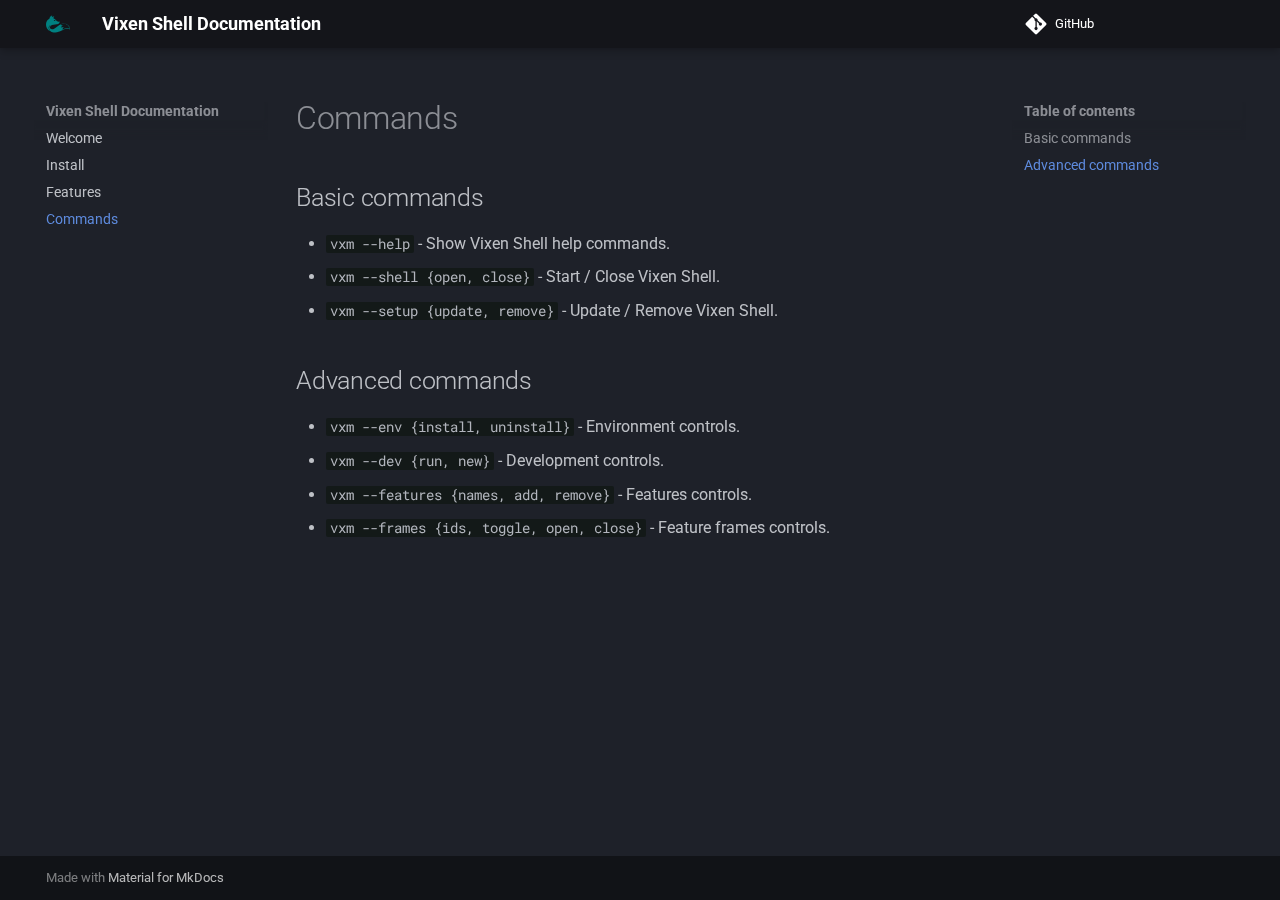
==== commit bb1f2ed1: "Deployed 72a600d with MkDocs version: 1.6.0" ====
--- a/commands/index.html
+++ b/commands/index.html
@@ -11,7 +11,7 @@
         <link rel="canonical" href="https://vixen-shell.github.io/commands/">
       
       
-        <link rel="prev" href="../install/">
+        <link rel="prev" href="../features/">
       
       
       
@@ -220,6 +220,26 @@
   
   <span class="md-ellipsis">
     Install
+  </span>
+  
+
+      </a>
+    </li>
+  
+
+    
+      
+      
+  
+  
+  
+  
+    <li class="md-nav__item">
+      <a href="../features/" class="md-nav__link">
+        
+  
+  <span class="md-ellipsis">
+    Features
   </span>
   
 
--- a/stylesheets/extra.css
+++ b/stylesheets/extra.css
@@ -1,3 +1,19 @@
 :root > * {
     --md-code-bg-color: #131918;
+    --md-admonition-icon--terminal: url('data:image/svg+xml;charset=utf-8,<svg xmlns="http://www.w3.org/2000/svg" viewBox="0 0 24 24"><path d="M9.25 12a.75.75 0 0 1-.22.53l-2.75 2.75a.75.75 0 0 1-1.06-1.06L7.44 12 5.22 9.78a.75.75 0 1 1 1.06-1.06l2.75 2.75c.141.14.22.331.22.53Zm2 2a.75.75 0 0 0 0 1.5h5a.75.75 0 0 0 0-1.5h-5Z"/><path d="M0 4.75C0 3.784.784 3 1.75 3h20.5c.966 0 1.75.784 1.75 1.75v14.5A1.75 1.75 0 0 1 22.25 21H1.75A1.75 1.75 0 0 1 0 19.25Zm1.75-.25a.25.25 0 0 0-.25.25v14.5c0 .138.112.25.25.25h20.5a.25.25 0 0 0 .25-.25V4.75a.25.25 0 0 0-.25-.25Z"/></svg>')
+}
+
+.md-typeset .admonition.terminal,
+.md-typeset details.terminal {
+  border-color: rgb(50, 50, 50);
+}
+.md-typeset .terminal > .admonition-title,
+.md-typeset .terminal > summary {
+  background-color: #131918;
+}
+.md-typeset .terminal > .admonition-title::before,
+.md-typeset .terminal > summary::before {
+  background-color: rgb(164, 164, 164);
+  -webkit-mask-image: var(--md-admonition-icon--terminal);
+          mask-image: var(--md-admonition-icon--terminal);
 }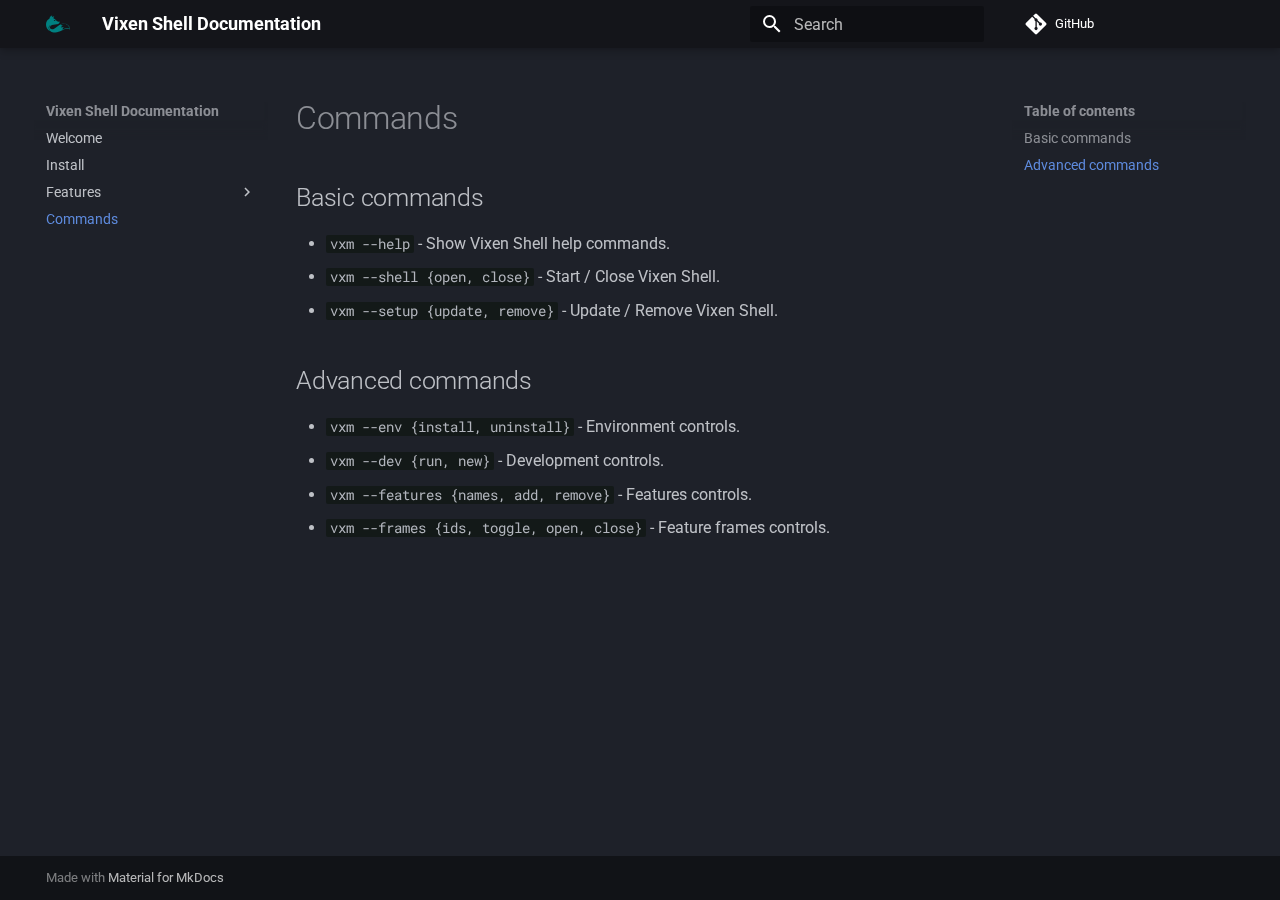
==== commit c0218a4a: "Deployed d655873 with MkDocs version: 1.6.0" ====
--- a/commands/index.html
+++ b/commands/index.html
@@ -11,7 +11,7 @@
         <link rel="canonical" href="https://vixen-shell.github.io/commands/">
       
       
-        <link rel="prev" href="../features/">
+        <link rel="prev" href="../features/project/">
       
       
       
@@ -30,6 +30,12 @@
         <link rel="stylesheet" href="../assets/stylesheets/palette.06af60db.min.css">
       
       
+
+  
+  
+  
+  
+  <style>:root{--md-annotation-icon:url('data:image/svg+xml;charset=utf-8,<svg xmlns="http://www.w3.org/2000/svg" viewBox="0 0 24 24"><path d="M17 13h-4v4h-2v-4H7v-2h4V7h2v4h4m-5-9A10 10 0 0 0 2 12a10 10 0 0 0 10 10 10 10 0 0 0 10-10A10 10 0 0 0 12 2Z"/></svg>');}</style>
 
 
     
@@ -128,6 +134,43 @@
     
     
     
+      <label class="md-header__button md-icon" for="__search">
+        
+        <svg xmlns="http://www.w3.org/2000/svg" viewBox="0 0 24 24"><path d="M9.5 3A6.5 6.5 0 0 1 16 9.5c0 1.61-.59 3.09-1.56 4.23l.27.27h.79l5 5-1.5 1.5-5-5v-.79l-.27-.27A6.516 6.516 0 0 1 9.5 16 6.5 6.5 0 0 1 3 9.5 6.5 6.5 0 0 1 9.5 3m0 2C7 5 5 7 5 9.5S7 14 9.5 14 14 12 14 9.5 12 5 9.5 5Z"/></svg>
+      </label>
+      <div class="md-search" data-md-component="search" role="dialog">
+  <label class="md-search__overlay" for="__search"></label>
+  <div class="md-search__inner" role="search">
+    <form class="md-search__form" name="search">
+      <input type="text" class="md-search__input" name="query" aria-label="Search" placeholder="Search" autocapitalize="off" autocorrect="off" autocomplete="off" spellcheck="false" data-md-component="search-query" required>
+      <label class="md-search__icon md-icon" for="__search">
+        
+        <svg xmlns="http://www.w3.org/2000/svg" viewBox="0 0 24 24"><path d="M9.5 3A6.5 6.5 0 0 1 16 9.5c0 1.61-.59 3.09-1.56 4.23l.27.27h.79l5 5-1.5 1.5-5-5v-.79l-.27-.27A6.516 6.516 0 0 1 9.5 16 6.5 6.5 0 0 1 3 9.5 6.5 6.5 0 0 1 9.5 3m0 2C7 5 5 7 5 9.5S7 14 9.5 14 14 12 14 9.5 12 5 9.5 5Z"/></svg>
+        
+        <svg xmlns="http://www.w3.org/2000/svg" viewBox="0 0 24 24"><path d="M20 11v2H8l5.5 5.5-1.42 1.42L4.16 12l7.92-7.92L13.5 5.5 8 11h12Z"/></svg>
+      </label>
+      <nav class="md-search__options" aria-label="Search">
+        
+        <button type="reset" class="md-search__icon md-icon" title="Clear" aria-label="Clear" tabindex="-1">
+          
+          <svg xmlns="http://www.w3.org/2000/svg" viewBox="0 0 24 24"><path d="M19 6.41 17.59 5 12 10.59 6.41 5 5 6.41 10.59 12 5 17.59 6.41 19 12 13.41 17.59 19 19 17.59 13.41 12 19 6.41Z"/></svg>
+        </button>
+      </nav>
+      
+    </form>
+    <div class="md-search__output">
+      <div class="md-search__scrollwrap" tabindex="0" data-md-scrollfix>
+        <div class="md-search-result" data-md-component="search-result">
+          <div class="md-search-result__meta">
+            Initializing search
+          </div>
+          <ol class="md-search-result__list" role="presentation"></ol>
+        </div>
+      </div>
+    </div>
+  </div>
+</div>
+    
     
       <div class="md-header__source">
         <a href="https://github.com/vixen-shell" title="Go to repository" class="md-source" data-md-component="source">
@@ -234,16 +277,101 @@
   
   
   
+    
+    
+    
+    
+    <li class="md-nav__item md-nav__item--nested">
+      
+        
+        
+        <input class="md-nav__toggle md-toggle " type="checkbox" id="__nav_3" >
+        
+          
+          <label class="md-nav__link" for="__nav_3" id="__nav_3_label" tabindex="0">
+            
+  
+  <span class="md-ellipsis">
+    Features
+  </span>
+  
+
+            <span class="md-nav__icon md-icon"></span>
+          </label>
+        
+        <nav class="md-nav" data-md-level="1" aria-labelledby="__nav_3_label" aria-expanded="false">
+          <label class="md-nav__title" for="__nav_3">
+            <span class="md-nav__icon md-icon"></span>
+            Features
+          </label>
+          <ul class="md-nav__list" data-md-scrollfix>
+            
+              
+                
+  
+  
+  
+  
     <li class="md-nav__item">
-      <a href="../features/" class="md-nav__link">
-        
-  
-  <span class="md-ellipsis">
-    Features
+      <a href="../features/intro/" class="md-nav__link">
+        
+  
+  <span class="md-ellipsis">
+    Features Introduction
   </span>
   
 
       </a>
+    </li>
+  
+
+              
+            
+              
+                
+  
+  
+  
+  
+    <li class="md-nav__item">
+      <a href="../features/manage/" class="md-nav__link">
+        
+  
+  <span class="md-ellipsis">
+    Manage Features
+  </span>
+  
+
+      </a>
+    </li>
+  
+
+              
+            
+              
+                
+  
+  
+  
+  
+    <li class="md-nav__item">
+      <a href="../features/project/" class="md-nav__link">
+        
+  
+  <span class="md-ellipsis">
+    Feature Project
+  </span>
+  
+
+      </a>
+    </li>
+  
+
+              
+            
+          </ul>
+        </nav>
+      
     </li>
   
 
--- a/stylesheets/extra.css
+++ b/stylesheets/extra.css
@@ -1,11 +1,15 @@
 :root > * {
     --md-code-bg-color: #131918;
-    --md-admonition-icon--terminal: url('data:image/svg+xml;charset=utf-8,<svg xmlns="http://www.w3.org/2000/svg" viewBox="0 0 24 24"><path d="M9.25 12a.75.75 0 0 1-.22.53l-2.75 2.75a.75.75 0 0 1-1.06-1.06L7.44 12 5.22 9.78a.75.75 0 1 1 1.06-1.06l2.75 2.75c.141.14.22.331.22.53Zm2 2a.75.75 0 0 0 0 1.5h5a.75.75 0 0 0 0-1.5h-5Z"/><path d="M0 4.75C0 3.784.784 3 1.75 3h20.5c.966 0 1.75.784 1.75 1.75v14.5A1.75 1.75 0 0 1 22.25 21H1.75A1.75 1.75 0 0 1 0 19.25Zm1.75-.25a.25.25 0 0 0-.25.25v14.5c0 .138.112.25.25.25h20.5a.25.25 0 0 0 .25-.25V4.75a.25.25 0 0 0-.25-.25Z"/></svg>')
+    --md-admonition-icon--terminal: url('data:image/svg+xml;charset=utf-8,<svg xmlns="http://www.w3.org/2000/svg" viewBox="0 0 24 24"><path d="M9.25 12a.75.75 0 0 1-.22.53l-2.75 2.75a.75.75 0 0 1-1.06-1.06L7.44 12 5.22 9.78a.75.75 0 1 1 1.06-1.06l2.75 2.75c.141.14.22.331.22.53Zm2 2a.75.75 0 0 0 0 1.5h5a.75.75 0 0 0 0-1.5h-5Z"/><path d="M0 4.75C0 3.784.784 3 1.75 3h20.5c.966 0 1.75.784 1.75 1.75v14.5A1.75 1.75 0 0 1 22.25 21H1.75A1.75 1.75 0 0 1 0 19.25Zm1.75-.25a.25.25 0 0 0-.25.25v14.5c0 .138.112.25.25.25h20.5a.25.25 0 0 0 .25-.25V4.75a.25.25 0 0 0-.25-.25Z"/></svg>');
+    --md-admonition-icon--terminal_success: url('data:image/svg+xml;charset=utf-8,<svg xmlns="http://www.w3.org/2000/svg" viewBox="0 0 24 24"><path d="M9.25 12a.75.75 0 0 1-.22.53l-2.75 2.75a.75.75 0 0 1-1.06-1.06L7.44 12 5.22 9.78a.75.75 0 1 1 1.06-1.06l2.75 2.75c.141.14.22.331.22.53Zm2 2a.75.75 0 0 0 0 1.5h5a.75.75 0 0 0 0-1.5h-5Z"/><path d="M0 4.75C0 3.784.784 3 1.75 3h20.5c.966 0 1.75.784 1.75 1.75v14.5A1.75 1.75 0 0 1 22.25 21H1.75A1.75 1.75 0 0 1 0 19.25Zm1.75-.25a.25.25 0 0 0-.25.25v14.5c0 .138.112.25.25.25h20.5a.25.25 0 0 0 .25-.25V4.75a.25.25 0 0 0-.25-.25Z"/></svg>');
+    --md-admonition-icon--terminal_failure: url('data:image/svg+xml;charset=utf-8,<svg xmlns="http://www.w3.org/2000/svg" viewBox="0 0 24 24"><path d="M9.25 12a.75.75 0 0 1-.22.53l-2.75 2.75a.75.75 0 0 1-1.06-1.06L7.44 12 5.22 9.78a.75.75 0 1 1 1.06-1.06l2.75 2.75c.141.14.22.331.22.53Zm2 2a.75.75 0 0 0 0 1.5h5a.75.75 0 0 0 0-1.5h-5Z"/><path d="M0 4.75C0 3.784.784 3 1.75 3h20.5c.966 0 1.75.784 1.75 1.75v14.5A1.75 1.75 0 0 1 22.25 21H1.75A1.75 1.75 0 0 1 0 19.25Zm1.75-.25a.25.25 0 0 0-.25.25v14.5c0 .138.112.25.25.25h20.5a.25.25 0 0 0 .25-.25V4.75a.25.25 0 0 0-.25-.25Z"/></svg>');
+    --md-admonition-icon--files: url('data:image/svg+xml;charset=utf-8,<svg xmlns="http://www.w3.org/2000/svg" viewBox="0 0 24 24"><path d="M10 4H4c-1.11 0-2 .89-2 2v12a2 2 0 0 0 2 2h16a2 2 0 0 0 2-2V8a2 2 0 0 0-2-2h-8l-2-2Z"></path></svg>');
 }
 
 .md-typeset .admonition.terminal,
 .md-typeset details.terminal {
   border-color: rgb(50, 50, 50);
+  background-color: #0a1113;
 }
 .md-typeset .terminal > .admonition-title,
 .md-typeset .terminal > summary {
@@ -16,4 +20,61 @@
   background-color: rgb(164, 164, 164);
   -webkit-mask-image: var(--md-admonition-icon--terminal);
           mask-image: var(--md-admonition-icon--terminal);
+}
+
+.md-typeset .admonition.terminal_success,
+.md-typeset details.terminal_success {
+  border-color: rgb(43, 155, 70);
+  background-color: #0a1113;
+}
+.md-typeset .terminal_success > .admonition-title,
+.md-typeset .terminal_success > summary {
+  background-color: rgba(43, 155, 70, 0.1);
+}
+.md-typeset .terminal_success > .admonition-title::before,
+.md-typeset .terminal_success > summary::before {
+  background-color: rgb(43, 155, 70);
+  -webkit-mask-image: var(--md-admonition-icon--terminal_success);
+          mask-image: var(--md-admonition-icon--terminal_success);
+}
+
+.md-typeset .admonition.terminal_failure,
+.md-typeset details.terminal_failure {
+  border-color: #ff5252;
+  background-color: #0a1113;
+}
+.md-typeset .terminal_failure > .admonition-title,
+.md-typeset .terminal_failure > summary {
+  background-color: #ff52521a;
+}
+.md-typeset .terminal_failure > .admonition-title::before,
+.md-typeset .terminal_failure > summary::before {
+  background-color: #ff5252;
+  -webkit-mask-image: var(--md-admonition-icon--terminal_failure);
+          mask-image: var(--md-admonition-icon--terminal_failure);
+}
+
+.admonition.files ul {
+  list-style-type: none;
+  font-family: "Fira Code";
+}
+.admonition.files img {
+  width: 20px;
+  vertical-align: -25%;
+  margin: 0 8px 0 8px;
+  }
+.md-typeset .admonition.files,
+.md-typeset details.files {
+  border-color: rgb(50, 50, 50);
+  background-color: #20272d;
+}
+.md-typeset .files > .admonition-title,
+.md-typeset .files > summary {
+  background-color: #131918;
+}
+.md-typeset .files > .admonition-title::before,
+.md-typeset .files > summary::before {
+  background-color: rgb(164, 164, 164);
+  -webkit-mask-image: var(--md-admonition-icon--files);
+          mask-image: var(--md-admonition-icon--files);
 }